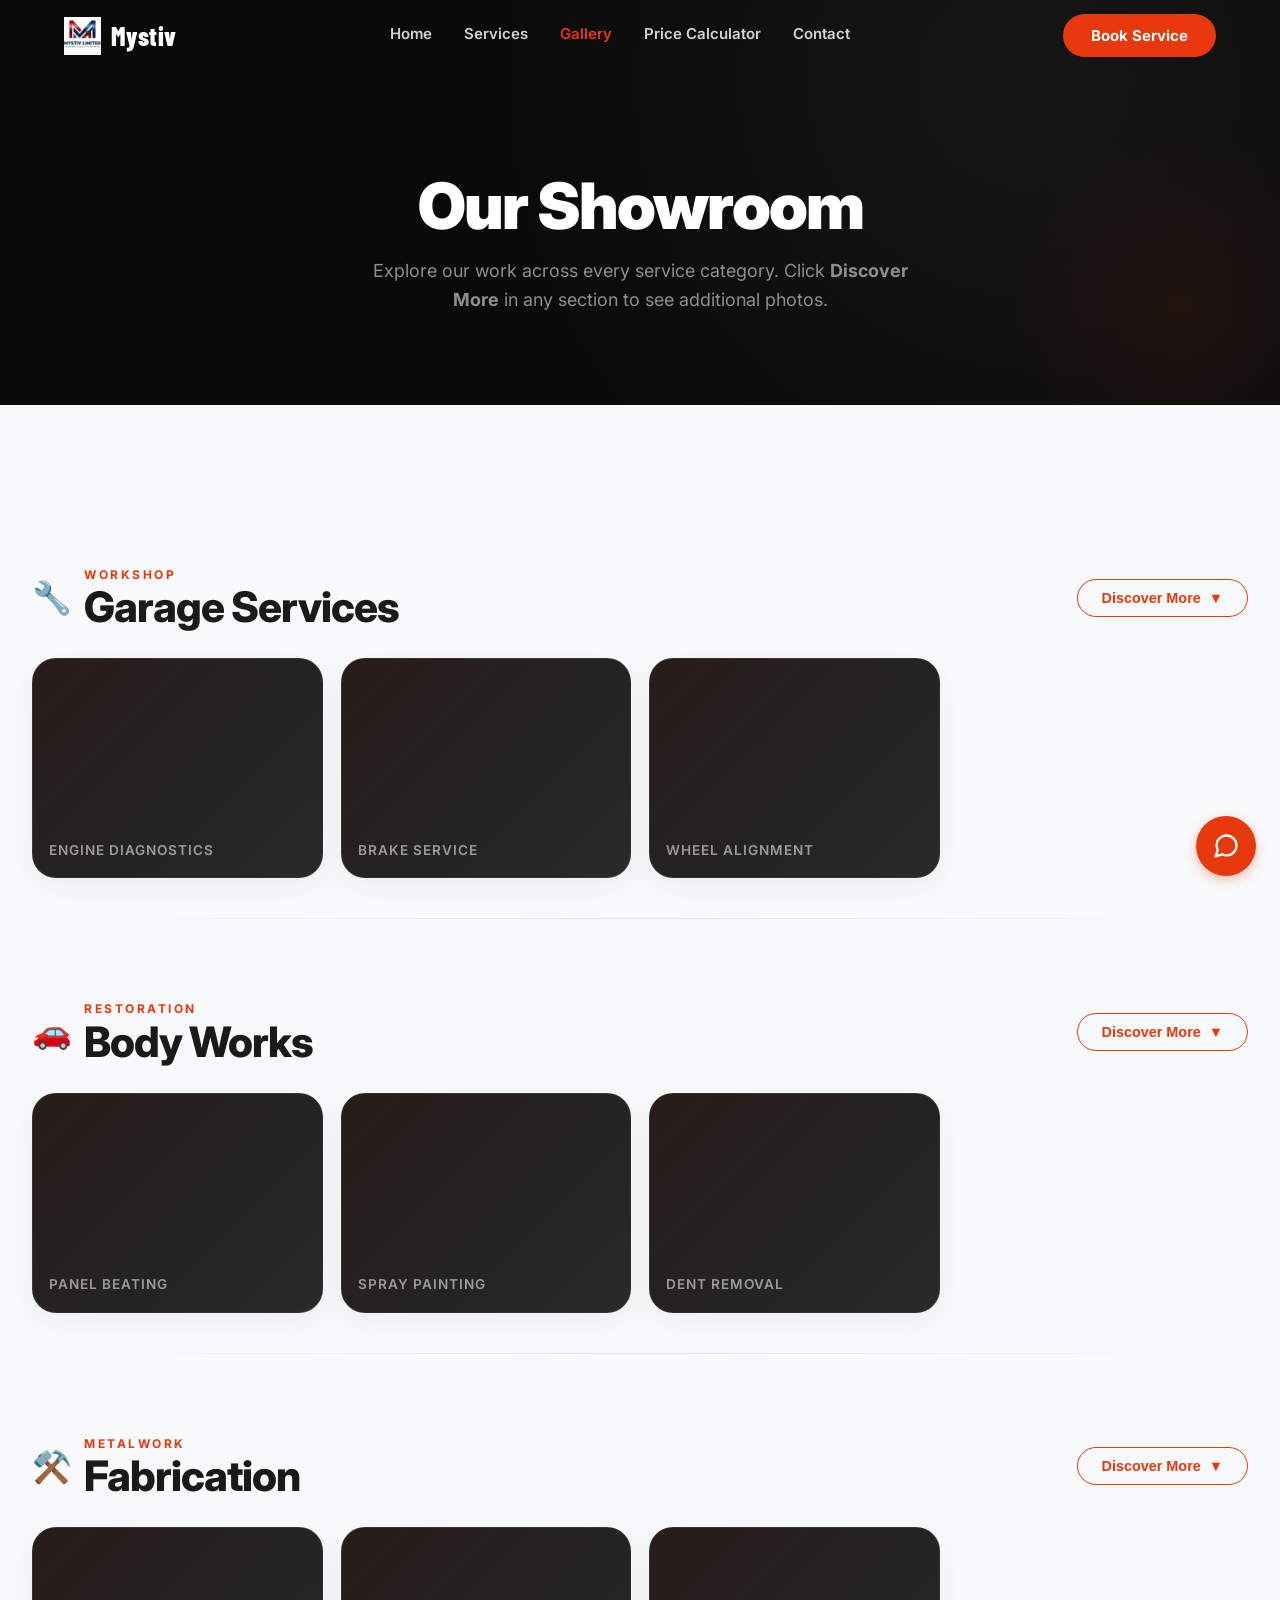
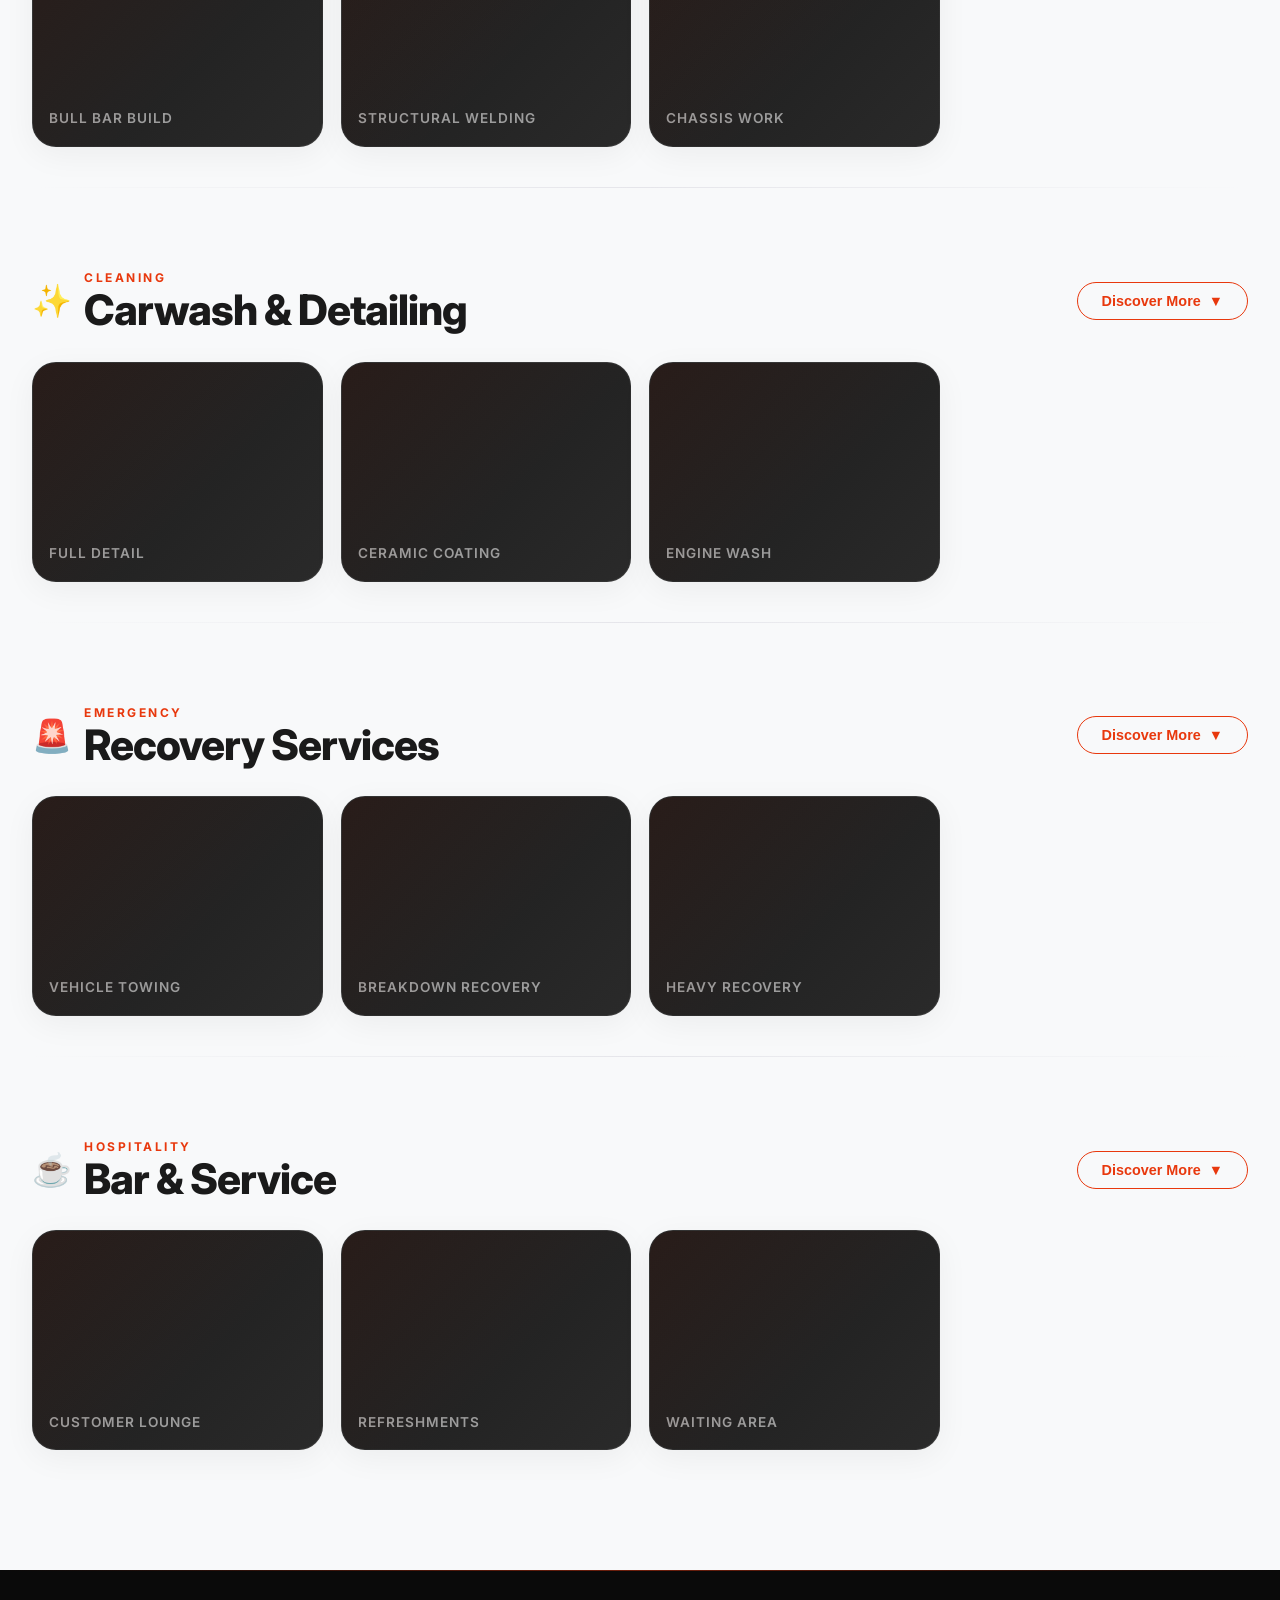
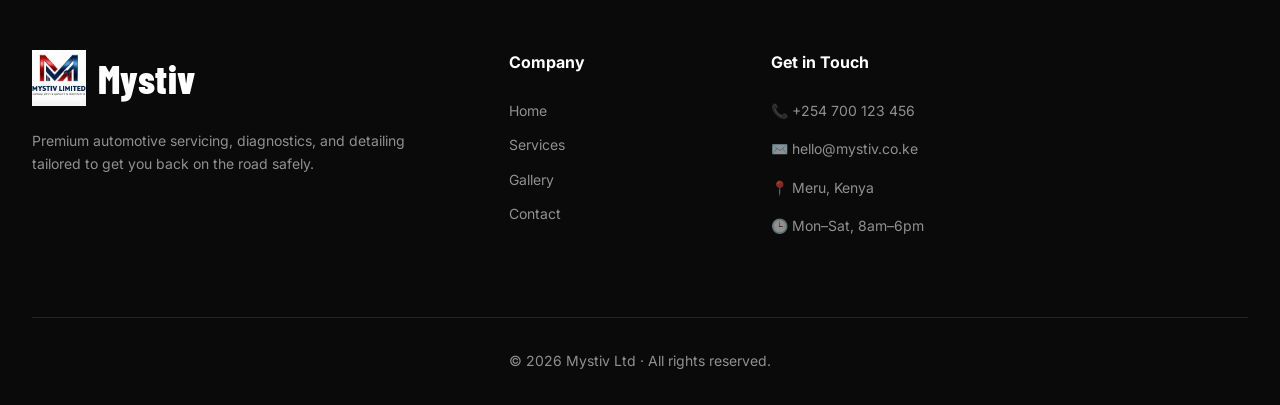
==== gallery.html @ a7633a74 "Initial commit — Mystiv Auto Center static site Full-featured static site: hero carousel, price esti" ====
<!DOCTYPE html>
<html lang="en">
<head>
    <meta charset="UTF-8">
    <meta name="viewport" content="width=device-width, initial-scale=1.0">
    <title>Gallery – Mystiv Auto Center</title>
    <meta name="description" content="View our past work and premium results across all service categories at Mystiv Auto Center.">
    <link rel="preconnect" href="https://fonts.googleapis.com">
    <link rel="preconnect" href="https://fonts.gstatic.com" crossorigin>
    <link href="https://fonts.googleapis.com/css2?family=Barlow+Condensed:wght@800&family=Inter:wght@400;600;700;800&display=swap" rel="stylesheet">
    <link rel="stylesheet" href="style.css">
    <link rel="stylesheet" href="glassmorphism.css">
    <style>
        .gallery-section { padding: 60px 0 20px; }
        .gallery-section-header {
            display: flex; align-items: center; justify-content: space-between;
            gap: 16px; margin-bottom: 28px;
            flex-wrap: wrap;
        }
        .gallery-section-title { display: flex; align-items: center; gap: 12px; }
        .gallery-section-title .g-icon { font-size: 2rem; }
        .gallery-grid {
            display: grid;
            grid-template-columns: repeat(auto-fill, minmax(280px, 1fr));
            gap: 18px;
        }
        .gallery-item {
            width: 100%; height: 220px;
            border-radius: var(--radius-premium);
            display: flex; align-items: flex-end; justify-content: flex-start;
            font-size: 0.85rem;
            font-family: 'Inter', sans-serif;
            font-weight: 600;
            text-transform: uppercase;
            letter-spacing: 1px;
            overflow: hidden; position: relative;
            color: var(--color-text-secondary);
            padding: 16px;
        }
        .gallery-item::before {
            content: '';
            position: absolute; inset: 0;
            background: linear-gradient(135deg, rgba(232,56,13,0.07) 0%, transparent 60%);
            pointer-events: none;
        }
        .gallery-item.hidden-tile { display: none; }
        .gallery-item.hidden-tile.revealed { display: flex; }
        .discover-btn {
            display: inline-flex; align-items: center; gap: 8px;
            padding: 10px 24px;
            border-radius: var(--radius-pill);
            border: 1.5px solid var(--color-brand);
            background: transparent;
            color: var(--color-brand);
            font-weight: 700; font-size: 0.9rem;
            cursor: pointer;
            transition: all 0.3s ease;
            white-space: nowrap;
        }
        .discover-btn:hover {
            background: var(--color-brand);
            color: #fff;
            transform: translateY(-2px);
            box-shadow: 0 6px 20px rgba(232,56,13,0.25);
        }
        .discover-btn .discover-arrow { transition: transform 0.3s ease; }
        .discover-btn.open .discover-arrow { transform: rotate(180deg); }
        .gallery-divider {
            height: 1px;
            background: linear-gradient(90deg, transparent, var(--color-border), transparent);
            margin: 40px 0 0;
        }
    </style>
</head>
<body>

    <!-- Navigation Bar -->
    <nav class="navbar">
        <div class="container nav-container">
            <a href="index.html" class="brand-logo">
                <img src="images/logo.png" alt="Mystiv logo">
                <span>Mystiv</span>
            </a>
            <div class="nav-links">
                <a href="index.html">Home</a>
                <a href="services.html">Services</a>
                <a href="gallery.html" class="active">Gallery</a>
                <a href="index.html#estimator">Price Calculator</a>
                <a href="#contact">Contact</a>
            </div>
            <a href="index.html#booking" class="btn btn-primary" aria-label="Book Service">Book Service</a>
            <button class="mobile-menu-btn" aria-label="Toggle Menu">
                <svg width="24" height="24" viewBox="0 0 24 24" fill="none" stroke="currentColor" stroke-width="2" stroke-linecap="round" stroke-linejoin="round">
                    <line x1="3" y1="12" x2="21" y2="12"></line>
                    <line x1="3" y1="6" x2="21" y2="6"></line>
                    <line x1="3" y1="18" x2="21" y2="18"></line>
                </svg>
            </button>
        </div>
    </nav>

    <!-- Gallery Hero -->
    <section class="hero" style="min-height:45vh;padding:140px 0 60px;">
        <div class="container hero-container" style="text-align:center;">
            <h1 class="hero-headline reveal" style="margin-bottom:16px;">Our Showroom</h1>
            <p class="hero-subtext reveal" style="margin:0 auto;max-width:560px;">
                Explore our work across every service category. Click <strong>Discover More</strong> in any section to see additional photos.
            </p>
        </div>
    </section>

    <!-- Gallery Content -->
    <section class="section-padding bg-light">
        <div class="container">

            <!-- Garage Services -->
            <div class="gallery-section reveal-up">
                <div class="gallery-section-header">
                    <div class="gallery-section-title">
                        <span class="g-icon">🔧</span>
                        <div>
                            <p class="eyebrow" style="margin:0;">Workshop</p>
                            <h2 class="section-title" style="margin:0;">Garage Services</h2>
                        </div>
                    </div>
                    <button class="discover-btn" data-section="garage">
                        Discover More <span class="discover-arrow">▼</span>
                    </button>
                </div>
                <div class="gallery-grid" id="gallery-garage">
                    <div class="gallery-item">Engine Diagnostics</div>
                    <div class="gallery-item">Brake Service</div>
                    <div class="gallery-item">Wheel Alignment</div>
                    <div class="gallery-item hidden-tile">Suspension Repair</div>
                    <div class="gallery-item hidden-tile">Oil Change</div>
                    <div class="gallery-item hidden-tile">Transmission Work</div>
                </div>
                <div class="gallery-divider"></div>
            </div>

            <!-- Body Works -->
            <div class="gallery-section reveal-up">
                <div class="gallery-section-header">
                    <div class="gallery-section-title">
                        <span class="g-icon">🚗</span>
                        <div>
                            <p class="eyebrow" style="margin:0;">Restoration</p>
                            <h2 class="section-title" style="margin:0;">Body Works</h2>
                        </div>
                    </div>
                    <button class="discover-btn" data-section="bodyworks">
                        Discover More <span class="discover-arrow">▼</span>
                    </button>
                </div>
                <div class="gallery-grid" id="gallery-bodyworks">
                    <div class="gallery-item">Panel Beating</div>
                    <div class="gallery-item">Spray Painting</div>
                    <div class="gallery-item">Dent Removal</div>
                    <div class="gallery-item hidden-tile">Accident Repair</div>
                    <div class="gallery-item hidden-tile">Full Body Repaint</div>
                    <div class="gallery-item hidden-tile">Rust Treatment</div>
                </div>
                <div class="gallery-divider"></div>
            </div>

            <!-- Fabrication -->
            <div class="gallery-section reveal-up">
                <div class="gallery-section-header">
                    <div class="gallery-section-title">
                        <span class="g-icon">⚒️</span>
                        <div>
                            <p class="eyebrow" style="margin:0;">Metalwork</p>
                            <h2 class="section-title" style="margin:0;">Fabrication</h2>
                        </div>
                    </div>
                    <button class="discover-btn" data-section="fabrication">
                        Discover More <span class="discover-arrow">▼</span>
                    </button>
                </div>
                <div class="gallery-grid" id="gallery-fabrication">
                    <div class="gallery-item">Bull Bar Build</div>
                    <div class="gallery-item">Structural Welding</div>
                    <div class="gallery-item">Chassis Work</div>
                    <div class="gallery-item hidden-tile">Metal Fabrication</div>
                    <div class="gallery-item hidden-tile">Trailer Repair</div>
                    <div class="gallery-item hidden-tile">Custom Heavy Works</div>
                </div>
                <div class="gallery-divider"></div>
            </div>

            <!-- Carwash & Detailing -->
            <div class="gallery-section reveal-up">
                <div class="gallery-section-header">
                    <div class="gallery-section-title">
                        <span class="g-icon">✨</span>
                        <div>
                            <p class="eyebrow" style="margin:0;">Cleaning</p>
                            <h2 class="section-title" style="margin:0;">Carwash &amp; Detailing</h2>
                        </div>
                    </div>
                    <button class="discover-btn" data-section="carwash">
                        Discover More <span class="discover-arrow">▼</span>
                    </button>
                </div>
                <div class="gallery-grid" id="gallery-carwash">
                    <div class="gallery-item">Full Detail</div>
                    <div class="gallery-item">Ceramic Coating</div>
                    <div class="gallery-item">Engine Wash</div>
                    <div class="gallery-item hidden-tile">Paint Correction</div>
                    <div class="gallery-item hidden-tile">Interior Deep Clean</div>
                    <div class="gallery-item hidden-tile">Headlight Restoration</div>
                </div>
                <div class="gallery-divider"></div>
            </div>

            <!-- Recovery Services -->
            <div class="gallery-section reveal-up">
                <div class="gallery-section-header">
                    <div class="gallery-section-title">
                        <span class="g-icon">🚨</span>
                        <div>
                            <p class="eyebrow" style="margin:0;">Emergency</p>
                            <h2 class="section-title" style="margin:0;">Recovery Services</h2>
                        </div>
                    </div>
                    <button class="discover-btn" data-section="recovery">
                        Discover More <span class="discover-arrow">▼</span>
                    </button>
                </div>
                <div class="gallery-grid" id="gallery-recovery">
                    <div class="gallery-item">Vehicle Towing</div>
                    <div class="gallery-item">Breakdown Recovery</div>
                    <div class="gallery-item">Heavy Recovery</div>
                    <div class="gallery-item hidden-tile">Accident Recovery</div>
                    <div class="gallery-item hidden-tile">Workshop Transport</div>
                    <div class="gallery-item hidden-tile">Emergency Response</div>
                </div>
                <div class="gallery-divider"></div>
            </div>

            <!-- Bar & Service -->
            <div class="gallery-section reveal-up">
                <div class="gallery-section-header">
                    <div class="gallery-section-title">
                        <span class="g-icon">☕</span>
                        <div>
                            <p class="eyebrow" style="margin:0;">Hospitality</p>
                            <h2 class="section-title" style="margin:0;">Bar &amp; Service</h2>
                        </div>
                    </div>
                    <button class="discover-btn" data-section="bar">
                        Discover More <span class="discover-arrow">▼</span>
                    </button>
                </div>
                <div class="gallery-grid" id="gallery-bar">
                    <div class="gallery-item">Customer Lounge</div>
                    <div class="gallery-item">Refreshments</div>
                    <div class="gallery-item">Waiting Area</div>
                    <div class="gallery-item hidden-tile">Group Hosting</div>
                    <div class="gallery-item hidden-tile">Meals & Snacks</div>
                    <div class="gallery-item hidden-tile">Event Setup</div>
                </div>
            </div>

        </div>
    </section>

    <!-- Footer -->
    <footer class="footer" id="contact">
        <div class="container">
            <div class="footer-grid">
                <div class="footer-col">
                    <div class="footer-logo">
                        <img src="images/logo.png" alt="Mystiv logo">
                        <span>Mystiv</span>
                    </div>
                    <p class="footer-desc">Premium automotive servicing, diagnostics, and detailing tailored to get you back on the road safely.</p>
                </div>
                <div class="footer-col">
                    <h4>Company</h4>
                    <a href="index.html">Home</a>
                    <a href="services.html">Services</a>
                    <a href="gallery.html">Gallery</a>
                    <a href="#contact">Contact</a>
                </div>
                <div class="footer-col">
                    <h4>Get in Touch</h4>
                    <p>📞 +254 700 123 456</p>
                    <p>✉️ hello@mystiv.co.ke</p>
                    <p>📍 Meru, Kenya</p>
                    <p>🕒 Mon–Sat, 8am–6pm</p>
                </div>
            </div>
            <div class="footer-bottom">
                <div class="footer-copy">© 2026 Mystiv Ltd · All rights reserved.</div>
            </div>
        </div>
    </footer>

    <!-- Floating Chat -->
    <button class="floating-chat-btn" id="chatToggle" aria-label="Open Chat">
        <svg xmlns="http://www.w3.org/2000/svg" viewBox="0 0 24 24" fill="none" stroke="currentColor" stroke-width="2" stroke-linecap="round" stroke-linejoin="round"><path d="M21 11.5a8.38 8.38 0 0 1-.9 3.8 8.5 8.5 0 0 1-7.6 4.7 8.38 8.38 0 0 1-3.8-.9L3 21l1.9-5.7a8.38 8.38 0 0 1-.9-3.8 8.5 8.5 0 0 1 4.7-7.6 8.38 8.38 0 0 1 3.8-.9h.5a8.48 8.48 0 0 1 8 8v.5z"></path></svg>
    </button>
    <div class="chat-interface" id="chatInterface">
        <div class="chat-header">
            <div><h4 style="margin:0;color:white;font-size:16px;">Mystiv Support</h4><p style="margin:0;font-size:12px;opacity:0.8;">We typically reply in a few minutes</p></div>
            <button class="close-chat" id="closeChat">&times;</button>
        </div>
        <div class="chat-body" id="chatBody">
            <div class="chat-message bot-message"><p style="margin:0;">Hi there! 👋 How can we help you today?</p></div>
        </div>
        <div class="chat-input-area">
            <input type="text" placeholder="Type a message..." id="chatInput">
            <button class="send-message" id="sendMessage" aria-label="Send"><svg xmlns="http://www.w3.org/2000/svg" width="20" height="20" viewBox="0 0 24 24" fill="none" stroke="currentColor" stroke-width="2" stroke-linecap="round" stroke-linejoin="round"><line x1="22" y1="2" x2="11" y2="13"></line><polygon points="22 2 15 22 11 13 2 9 22 2"></polygon></svg></button>
        </div>
    </div>

    <script src="script.js"></script>
    <script src="glassmorphism.js"></script>
    <script>
        // Discover More toggle
        document.querySelectorAll('.discover-btn').forEach(btn => {
            btn.addEventListener('click', () => {
                const grid = document.getElementById('gallery-' + btn.dataset.section);
                const hidden = grid.querySelectorAll('.hidden-tile');
                const open = btn.classList.contains('open');
                btn.classList.toggle('open', !open);
                btn.querySelector('.discover-arrow').textContent = open ? '▼' : '▲';
                btn.childNodes[0].textContent = open ? 'Discover More ' : 'Show Less ';
                hidden.forEach((tile, i) => {
                    if (!open) {
                        setTimeout(() => {
                            tile.classList.add('revealed');
                            tile.classList.add('reveal-up');
                            setTimeout(() => tile.classList.add('active'), 20);
                        }, i * 80);
                    } else {
                        tile.classList.remove('revealed', 'reveal-up', 'active');
                    }
                });
            });
        });
    </script>
</body>
</html>
---- style.css ----
:root {
    /* Core Brand Colors */
    --color-brand: #E8380D;
    --color-brand-alt: #FF5722;
    --color-brand-glow: rgba(232, 56, 13, 0.4);

    /* Backgrounds */
    --color-bg-dark: #0A0A0A;
    --color-bg-darker: #050505;
    --color-bg-light: #F8F9FA;
    --color-bg-card: #FFFFFF;

    /* Glassmorphism Tokens */
    --glass-bg: rgba(255, 255, 255, 0.05);
    --glass-border: rgba(255, 255, 255, 0.1);
    --glass-blur: blur(12px);

    /* Modern Gradients */
    --grad-premium: linear-gradient(135deg, #E8380D 0%, #FF5722 100%);
    --grad-dark: linear-gradient(180deg, rgba(10, 10, 10, 0) 0%, #0A0A0A 100%);
    --grad-glass: linear-gradient(135deg, rgba(255, 255, 255, 0.1), rgba(255, 255, 255, 0.05));

    /* Text */
    --color-text-primary: #1A1A1A;
    --color-text-secondary: #4A4A4A;
    --color-text-on-dark: #FFFFFF;
    --color-text-muted: #8E8E93;
    --color-text-muted-dark: rgba(255, 255, 255, 0.55);

    /* Borders & Interaction */
    --color-border: #E5E5EA;
    --transition-smooth: all 0.4s cubic-bezier(0.16, 1, 0.3, 1);
    --transition: all 0.4s cubic-bezier(0.16, 1, 0.3, 1);

    /* Radii & Spacing */
    --radius-standard: 12px;
    --radius-premium: 24px;
    --radius-pill: 9999px;
    --max-width: 1300px;

    /* Fonts */
    --font-logo: 'Barlow Condensed', sans-serif;
}

/* Base Styles & Resets */
* {
    margin: 0;
    padding: 0;
    box-sizing: border-box;
}

html {
    scroll-behavior: smooth;
}

body {
    font-family: 'Inter', sans-serif;
    background-color: var(--color-bg-card);
    color: var(--color-text-secondary);
    line-height: 1.6;
    overflow-x: hidden;
}

/* ================================================================
   BASE LAYOUT UTILITIES
   ================================================================ */

.container {
    max-width: var(--max-width);
    margin: 0 auto;
    padding: 0 32px;
}

/* ── Navbar ── */
.navbar {
    position: fixed;
    top: 0; left: 0; right: 0;
    z-index: 500;
    padding: 0 32px;
    height: 72px;
    display: flex;
    align-items: center;
    transition: var(--transition-smooth);
}

.nav-container {
    display: flex;
    align-items: center;
    justify-content: space-between;
    width: 100%;
    gap: 24px;
}

.brand-logo {
    display: flex;
    align-items: center;
    gap: 10px;
    text-decoration: none;
    flex-shrink: 0;
}

.brand-logo img {
    height: 38px;
    width: auto;
}

.brand-logo span {
    font-family: var(--font-logo);
    font-size: 26px;
    font-weight: 800;
    color: var(--color-text-on-dark);
    letter-spacing: 0.5px;
    line-height: 1;
}

.nav-links {
    display: flex;
    align-items: center;
    gap: 32px;
}

.nav-links a {
    font-size: 15px;
    font-weight: 600;
    color: rgba(255, 255, 255, 0.82);
    text-decoration: none;
    transition: color 0.25s ease;
}

.nav-links a:hover,
.nav-links a.active {
    color: var(--color-brand);
}

.mobile-menu-btn {
    display: none;
    background: none;
    border: none;
    cursor: pointer;
    color: white;
    padding: 4px;
    line-height: 0;
}

/* ── Buttons ── */
.btn {
    display: inline-flex;
    align-items: center;
    justify-content: center;
    padding: 14px 28px;
    border-radius: var(--radius-pill);
    font-family: 'Inter', sans-serif;
    font-weight: 700;
    font-size: 15px;
    cursor: pointer;
    border: none;
    text-decoration: none;
    transition: var(--transition-smooth);
    white-space: nowrap;
    line-height: 1;
}

.btn-primary {
    background: var(--color-brand);
    color: #fff;
}

.btn-primary:hover {
    background: #c8300a;
    color: #fff;
}

.btn-outline {
    background: transparent;
    border: 2px solid var(--color-border);
    color: var(--color-text-secondary);
}

.btn-outline:hover {
    border-color: var(--color-brand);
    color: var(--color-brand);
}

.btn-large {
    padding: 18px 36px;
    font-size: 16px;
}

.btn-small {
    padding: 10px 18px;
    font-size: 13px;
}

/* ── Section Utilities ── */
.section-padding {
    padding: 100px 0;
}

.bg-light {
    background: var(--color-bg-light);
}

.bg-dark {
    background: var(--color-bg-dark);
    color: var(--color-text-on-dark);
}

/* ── Typography: Section Headers ── */
.eyebrow {
    display: block;
    font-size: 12px;
    font-weight: 700;
    text-transform: uppercase;
    letter-spacing: 2.5px;
    color: var(--color-brand);
    margin-bottom: 12px;
}

.section-title {
    font-size: 42px;
    font-weight: 800;
    color: var(--color-text-primary);
    line-height: 1.1;
    letter-spacing: -1px;
    margin-bottom: 16px;
}

.section-header {
    display: flex;
    flex-direction: column;
    margin-bottom: 64px;
}

.section-desc,
.section-subtitle {
    font-size: 17px;
    color: var(--color-text-secondary);
    max-width: 580px;
    line-height: 1.7;
}

/* ── Hero Badge ── */
.hero-badge {
    display: inline-flex;
    align-items: center;
    gap: 8px;
    background: rgba(232, 56, 13, 0.12);
    border: 1px solid rgba(232, 56, 13, 0.25);
    border-radius: var(--radius-pill);
    padding: 8px 16px;
    margin-bottom: 24px;
    font-size: 13px;
    font-weight: 700;
    color: var(--color-brand);
}

.badge-icon {
    font-size: 14px;
}

/* ── Scrolled Navbar (non-hero pages & after scroll) ── */
.navbar.scrolled .brand-logo span,
.navbar.scrolled .nav-links a {
    color: var(--color-text-primary);
}

.navbar.scrolled .mobile-menu-btn {
    color: var(--color-text-primary);
}

/* ================================================================
   TEXT UTILITIES
   ================================================================ */

.text-gradient {
    background: var(--grad-premium);
    -webkit-background-clip: text;
    background-clip: text;
    -webkit-text-fill-color: transparent;
}

.glass {
    background: var(--glass-bg);
    backdrop-filter: var(--glass-blur);
    border: 1px solid var(--glass-border);
}

/* Hero Section Refined */
.hero {
    position: relative;
    background: var(--color-bg-dark);
    padding: 160px 0 100px;
    min-height: 90vh;
    display: flex;
    align-items: center;
    overflow: hidden;
}

.hero-decorative-orb {
    position: absolute;
    top: -10%;
    right: -10%;
    width: 600px;
    height: 600px;
    background: radial-gradient(circle, var(--color-brand-glow) 0%, transparent 70%);
    z-index: 1;
    pointer-events: none;
}

.hero-layout {
    display: grid;
    grid-template-columns: 1.2fr 1fr;
    gap: 60px;
    align-items: center;
    position: relative;
    z-index: 2;
}

.hero-headline {
    color: var(--color-text-on-dark);
    font-size: 64px;
    font-weight: 900;
    line-height: 1.1;
    margin-bottom: 24px;
    letter-spacing: -2px;
}

.hero-subtext {
    color: var(--color-text-muted);
    font-size: 18px;
    max-width: 550px;
    margin-bottom: 40px;
}

.hero-ctas {
    display: flex;
    gap: 16px;
    margin-bottom: 60px;
}

.btn-glass {
    background: var(--glass-bg);
    backdrop-filter: var(--glass-blur);
    border: 1px solid var(--glass-border);
    color: white;
}

.btn-glass:hover {
    background: rgba(255, 255, 255, 0.1);
    transform: translateY(-2px);
}

.hero-highlights {
    display: flex;
    gap: 40px;
}

.highlight-item {
    display: flex;
    flex-direction: column;
}

.hl-count {
    color: white;
    font-size: 28px;
    font-weight: 800;
}

.hl-text {
    color: var(--color-text-muted);
    font-size: 13px;
    text-transform: uppercase;
    letter-spacing: 1px;
}

/* Hero Visual */
.hero-visual {
    position: relative;
}

.visual-container {
    position: relative;
    padding: 20px;
}

.hero-img-main {
    width: 100%;
    border-radius: var(--radius-premium);
    box-shadow: 0 40px 80px rgba(0, 0, 0, 0.5);
}

.floating-card {
    position: absolute;
    bottom: 40px;
    left: -20px;
    display: flex;
    align-items: center;
    gap: 16px;
    padding: 20px;
    border-radius: 16px;
    box-shadow: 0 20px 40px rgba(0,0,0,0.3);
}

.card-icon {
    font-size: 24px;
    width: 48px;
    height: 48px;
    background: var(--color-brand);
    border-radius: 12px;
    display: flex;
    align-items: center;
    justify-content: center;
}

.card-info strong {
    display: block;
    color: white;
    font-size: 16px;
}

.card-info span {
    color: var(--color-text-muted);
    font-size: 13px;
}

/* Animations */
.reveal {
    opacity: 0;
    transform: translateY(30px);
    transition: all 0.8s cubic-bezier(0.16, 1, 0.3, 1);
}

.reveal.active {
    opacity: 1;
    transform: translateY(0);
}

/* Stats Bar */
.stats-bar {
    background-color: var(--color-brand);
    padding: 48px 0;
    color: white;
}

.stats-container {
    display: flex;
    justify-content: space-around;
    align-items: center;
    flex-wrap: wrap;
    gap: 32px;
}

.stat-item {
    text-align: center;
}

.stat-value {
    font-size: 40px;
    font-weight: 800;
    line-height: 1;
    margin-bottom: 8px;
}

.stat-label {
    font-size: 14px;
    font-weight: 600;
    opacity: 0.9;
    text-transform: uppercase;
    letter-spacing: 0.5px;
}

/* Trust Section (Why Choose Mystiv?) */
.trust-grid {
    display: grid;
    grid-template-columns: repeat(4, 1fr);
    gap: 24px;
}

.trust-card {
    background-color: var(--color-bg-card);
    border: 1px solid var(--color-border);
    border-radius: var(--radius-standard);
    padding: 32px;
    transition: var(--transition);
}

.trust-card:hover {
    transform: translateY(-5px);
    box-shadow: 0 12px 24px rgba(0, 0, 0, 0.05);
    border-color: #ccc;
}

.trust-icon {
    width: 48px;
    height: 48px;
    background-color: rgba(232, 56, 13, 0.1);
    color: var(--color-brand);
    border-radius: var(--radius-pill);
    display: flex;
    align-items: center;
    justify-content: center;
    font-size: 20px;
    font-weight: bold;
    margin-bottom: 24px;
}

.trust-title {
    font-size: 20px;
    margin-bottom: 12px;
}

/* Services Section */
.services-grid {
    display: grid;
    grid-template-columns: repeat(3, 1fr);
    gap: 24px;
}

.service-card {
    position: relative;
    background-color: var(--color-bg-card);
    border: 1px solid var(--color-border);
    border-radius: var(--radius-premium);
    padding: 32px;
    transition: var(--transition);
    display: flex;
    flex-direction: column;
}

.service-card:hover {
    transform: translateY(-5px);
    box-shadow: 0 16px 32px rgba(0, 0, 0, 0.06);
}

.service-badge {
    position: absolute;
    top: 24px;
    right: 24px;
    background: var(--color-brand);
    color: white;
    font-size: 12px;
    font-weight: 700;
    padding: 4px 12px;
    border-radius: var(--radius-pill);
}

.service-icon {
    font-size: 32px;
    margin-bottom: 24px;
}

.service-title {
    font-size: 22px;
    margin-bottom: 12px;
}

.service-desc {
    margin-bottom: 32px;
    flex-grow: 1;
}

.service-ctas {
    display: flex;
    gap: 12px;
}

/* 5-Step Process */
.process-steps {
    display: flex;
    justify-content: space-between;
    align-items: flex-start;
    margin-bottom: 64px;
    position: relative;
}

.step-card {
    flex: 1;
    text-align: center;
    position: relative;
    z-index: 2;
    padding: 0 16px;
}

.step-circle {
    width: 56px;
    height: 56px;
    background: var(--color-bg-card);
    border: 2px solid var(--color-border);
    color: var(--color-brand);
    font-weight: 800;
    font-size: 18px;
    border-radius: 50%;
    display: flex;
    align-items: center;
    justify-content: center;
    margin: 0 auto 24px;
    transition: var(--transition);
}

.step-card:hover .step-circle {
    border-color: var(--color-brand);
    background: var(--color-brand);
    color: white;
}

.step-title {
    font-size: 18px;
    margin-bottom: 12px;
}

.step-desc {
    font-size: 14px;
}

.step-connector {
    flex: 0.5;
    height: 2px;
    background: var(--color-border);
    margin-top: 28px;
    position: relative;
    z-index: 1;
}

.process-cta {
    text-align: center;
}

/* Pricing Estimator */
.estimator-panel {
    background: var(--color-bg-card);
    border-radius: var(--radius-premium);
    padding: 48px;
    max-width: 800px;
    margin: 0 auto;
    box-shadow: 0 12px 48px rgba(0, 0, 0, 0.05);
}

.est-group {
    margin-bottom: 40px;
}

.est-group-title {
    font-size: 18px;
    margin-bottom: 20px;
}

.est-options {
    display: flex;
    gap: 16px;
    flex-wrap: wrap;
}

.est-option {
    cursor: pointer;
}

.est-option input {
    display: none;
}

.est-btn {
    display: inline-block;
    padding: 12px 24px;
    border: 2px solid var(--color-border);
    border-radius: var(--radius-pill);
    font-weight: 600;
    color: var(--color-text-secondary);
    transition: var(--transition);
}

.est-option input:checked + .est-btn {
    border-color: var(--color-brand);
    background-color: rgba(232, 56, 13, 0.05);
    color: var(--color-brand);
}

.est-checkboxes {
    display: grid;
    grid-template-columns: repeat(2, 1fr);
    gap: 16px;
}

.est-check {
    display: flex;
    align-items: center;
    gap: 12px;
    cursor: pointer;
    font-weight: 600;
}

.est-check input {
    display: none;
}

.check-box {
    width: 24px;
    height: 24px;
    border: 2px solid var(--color-border);
    border-radius: 6px;
    display: flex;
    align-items: center;
    justify-content: center;
    transition: var(--transition);
}

.est-check input:checked + .check-box {
    background-color: var(--color-brand);
    border-color: var(--color-brand);
}

.est-check input:checked + .check-box::after {
    content: "✓";
    color: white;
    font-size: 14px;
}

.est-action {
    text-align: center;
    margin-top: 32px;
    padding-top: 32px;
    border-top: 1px solid var(--color-border);
}

.est-result {
    text-align: center;
    margin-top: 24px;
    padding: 24px;
    background: var(--color-bg-light);
    border-radius: var(--radius-standard);
}

.result-label {
    font-weight: 700;
    color: var(--color-text-secondary);
}

.result-value {
    font-size: 36px;
    font-weight: 800;
    color: var(--color-brand);
    margin: 8px 0;
}

.result-note {
    font-size: 13px;
}

/* Booking & Contact Section */
.booking-grid {
    display: grid;
    grid-template-columns: 1.1fr 0.9fr;
    gap: 48px;
    align-items: flex-start;
}

.booking-form-wrapper {
    background: rgba(255, 255, 255, 0.9);
    backdrop-filter: blur(16px);
    -webkit-backdrop-filter: blur(16px);
    padding: 40px;
    border-radius: var(--radius-premium);
    border: 1px solid rgba(255, 255, 255, 0.5);
    box-shadow: var(--shadow-l2);
}

.booking-form {
    display: flex;
    flex-direction: column;
    gap: 20px;
}

.form-group {
    width: 100%;
    display: flex;
    flex-direction: column;
}

.form-group.full-width {
    width: 100%;
}

.form-group label {
    font-size: 14px;
    font-weight: 700;
    margin-bottom: 8px;
    color: var(--color-text-primary);
}

.form-group input, 
.form-group select, 
.form-group textarea {
    padding: 14px 16px;
    border: 1px solid var(--color-border);
    border-radius: 8px;
    font-family: inherit;
    font-size: 15px;
    color: var(--color-text-primary);
    background: var(--color-bg-light);
    transition: var(--transition);
}

.form-group input:focus, 
.form-group select:focus, 
.form-group textarea:focus {
    outline: none;
    border-color: var(--color-brand);
    background: var(--color-bg-card);
}

.form-success {
    padding: 16px;
    background: #e8f5e9;
    color: #2e7d32;
    border-radius: 8px;
    font-weight: 600;
    text-align: center;
    margin-top: 16px;
}

.contact-cards {
    display: flex;
    flex-direction: column;
    gap: 16px;
}

.contact-card {
    background: var(--color-bg-card);
    border: 1px solid var(--color-border);
    padding: 24px;
    border-radius: var(--radius-standard);
    display: flex;
    align-items: center;
    gap: 20px;
}

.contact-icon {
    font-size: 24px;
    width: 48px;
    height: 48px;
    background: var(--color-bg-light);
    display: flex;
    align-items: center;
    justify-content: center;
    border-radius: var(--radius-pill);
}

.contact-info h4 {
    font-size: 16px;
    margin-bottom: 4px;
}

.contact-info p {
    font-weight: 600;
    color: var(--color-text-primary);
}

/* Testimonials */
.testimonials-grid {
    display: grid;
    grid-template-columns: repeat(3, 1fr);
    gap: 24px;
    margin-top: 48px;
}

.testimonial-card {
    background: var(--color-bg-card);
    padding: 32px;
    border-radius: var(--radius-standard);
    border: 1px solid var(--color-border);
}

.testimonial-stars {
    color: #F8B500;
    font-size: 18px;
    margin-bottom: 16px;
}

.testimonial-quote {
    font-size: 16px;
    font-style: italic;
    color: var(--color-text-primary);
    margin-bottom: 24px;
    line-height: 1.6;
}

.testimonial-author {
    font-size: 14px;
    font-weight: 700;
}

/* Footer */
.footer {
    background: var(--color-bg-dark);
    color: var(--color-text-on-dark);
    padding: 80px 0 32px;
}

.footer-grid {
    display: grid;
    grid-template-columns: 2fr 1fr 1fr 1fr;
    gap: 48px;
    margin-bottom: 64px;
}

.footer-logo {
    display: flex;
    align-items: center;
    gap: 12px;
    margin-bottom: 24px;
}

.footer-logo span {
    font-family: var(--font-logo);
    font-size: 40px;
    font-weight: 800;
    letter-spacing: 0.5px;
    line-height: 1;
}

.footer-logo img {
    height: 56px;
    width: auto;
    display: block;
}

.footer-desc {
    color: var(--color-text-muted-dark);
    padding-right: 48px;
}

/* Contact Info Utilities */
.contact-info-pills {
    display: flex;
    flex-wrap: wrap;
    gap: 16px;
    margin-top: 32px;
}

.info-pill {
    background: rgba(232, 56, 13, 0.05);
    border: 1px solid rgba(232, 56, 13, 0.1);
    padding: 12px 24px;
    border-radius: 100px;
    display: flex;
    align-items: center;
    gap: 12px;
    font-size: 14px;
    font-weight: 700;
    color: var(--color-brand);
}

/* Contact cards as links */
a.contact-card,
a.info-card {
    text-decoration: none;
    display: flex;
}

a.contact-card:hover,
a.info-card:hover {
    text-decoration: none;
}

@media (max-width: 992px) {
    .booking-grid, .estimator-container {
        grid-template-columns: 1fr;
        gap: 48px;
    }
    
    .booking-form {
        grid-template-columns: 1fr;
    }
    
    .booking-form .form-group {
        grid-column: span 1;
    }
    
    .booking-form .btn {
        grid-column: span 1;
    }
}
.footer-col h4 {
    font-size: 16px;
    margin-bottom: 24px;
    color: white;
}

.footer-col a, .footer-col p {
    display: block;
    color: var(--color-text-muted-dark);
    margin-bottom: 12px;
    font-size: 14px;
    text-decoration: none;
}

.footer-col a:hover {
    color: var(--color-brand);
}

.footer-col p {
    margin-bottom: 16px;
}

.footer-bottom {
    border-top: 1px solid rgba(255, 255, 255, 0.1);
    padding-top: 32px;
    text-align: center;
    color: var(--color-text-muted-dark);
    font-size: 14px;
}

/* Floating Chat Button */
.floating-chat-btn {
    position: fixed;
    bottom: 24px;
    right: 24px;
    width: 60px;
    height: 60px;
    background-color: var(--color-brand);
    color: var(--color-bg-card);
    border-radius: 50%;
    display: flex;
    align-items: center;
    justify-content: center;
    box-shadow: 0 4px 12px rgba(232, 56, 13, 0.3);
    z-index: 1000;
    transition: var(--transition);
    animation: pulse 2s infinite;
}

.floating-chat-btn svg {
    width: 28px;
    height: 28px;
}

.floating-chat-btn:hover {
    transform: translateY(-4px);
    box-shadow: 0 6px 16px rgba(232, 56, 13, 0.4);
    animation: none;
    color: var(--color-bg-card);
}

@keyframes pulse {
    0% {
        box-shadow: 0 0 0 0 rgba(232, 56, 13, 0.4);
    }
    70% {
        box-shadow: 0 0 0 15px rgba(232, 56, 13, 0);
    }
    100% {
        box-shadow: 0 0 0 0 rgba(232, 56, 13, 0);
    }
}

.floating-chat-btn {
    border: none;
    cursor: pointer;
}

/* Chat Interface Styles */
.chat-interface {
    position: fixed;
    bottom: 90px;
    right: 24px;
    width: 320px;
    height: 420px;
    background-color: var(--color-bg-card);
    border-radius: 16px;
    box-shadow: 0 10px 30px rgba(0, 0, 0, 0.15);
    display: flex;
    flex-direction: column;
    overflow: hidden;
    z-index: 1000;
    opacity: 0;
    visibility: hidden;
    transform: translateY(20px);
    transition: var(--transition);
}

.chat-interface.active {
    opacity: 1;
    visibility: visible;
    transform: translateY(0);
}

.chat-header {
    background-color: var(--color-brand);
    color: var(--color-bg-card);
    padding: 16px 20px;
    display: flex;
    justify-content: space-between;
    align-items: center;
}

.close-chat {
    background: none;
    border: none;
    color: white;
    font-size: 24px;
    cursor: pointer;
    line-height: 1;
}

.chat-body {
    flex: 1;
    padding: 20px;
    overflow-y: auto;
    display: flex;
    flex-direction: column;
    gap: 12px;
    background-color: var(--color-bg-light);
}

.chat-message {
    max-width: 85%;
    padding: 12px 16px;
    border-radius: 12px;
    font-size: 14px;
    line-height: 1.4;
    word-break: break-word;
}

.bot-message {
    background-color: #fff;
    align-self: flex-start;
    border-bottom-left-radius: 4px;
    box-shadow: 0 1px 2px rgba(0,0,0,0.05);
    color: var(--color-text-dark);
}

.user-message {
    background-color: var(--color-brand);
    color: white;
    align-self: flex-end;
    border-bottom-right-radius: 4px;
}

.chat-input-area {
    padding: 16px;
    background-color: #fff;
    border-top: 1px solid var(--color-border);
    display: flex;
    gap: 12px;
    align-items: center;
}

.chat-input-area input {
    flex: 1;
    padding: 10px 16px;
    border: 1px solid var(--color-border);
    border-radius: 20px;
    font-size: 14px;
    outline: none;
    color: var(--color-text-dark);
}

.chat-input-area input:focus {
    border-color: var(--color-brand);
}

.send-message {
    background-color: var(--color-brand);
    color: white;
    border: none;
    width: 36px;
    height: 36px;
    border-radius: 50%;
    display: flex;
    align-items: center;
    justify-content: center;
    cursor: pointer;
    transition: var(--transition);
}

.send-message:hover {
    background-color: #CC2F0A;
}

/* Footer Socials */
.footer-socials a {
    color: var(--color-text-muted-dark);
    transition: var(--transition);
}

.footer-socials a:hover {
    color: var(--color-brand);
    transform: translateY(-2px);
}

/* Responsive Styles */
@media (max-width: 1024px) {
    .trust-grid {
        grid-template-columns: repeat(2, 1fr);
    }
    
    .services-grid {
        grid-template-columns: repeat(2, 1fr);
    }
    
    .process-steps {
        flex-wrap: wrap;
        gap: 32px;
    }
    
    .step-card {
        flex: 1 1 30%;
    }
    
    .step-connector {
        display: none;
    }
    
    .footer-grid {
        grid-template-columns: repeat(2, 1fr);
    }
    
    .hero-headline {
        font-size: 42px;
    }
}

@media (max-width: 768px) {
    .nav-links {
        display: none;
    }
    
    .navbar .btn {
        display: none;
    }
    
    .mobile-menu-btn {
        display: block;
    }
    
    .hero {
        padding: 140px 0 80px;
    }
    
    .trust-grid, .services-grid, .testimonials-grid {
        grid-template-columns: 1fr;
    }
    
    .step-card {
        flex: 1 1 100%;
        margin-bottom: 24px;
    }
    
    .booking-grid {
        grid-template-columns: 1fr;
    }
    
    .form-group {
        width: 100%;
    }
    
    .est-checkboxes {
        grid-template-columns: 1fr;
    }
    
    .footer-grid {
        grid-template-columns: 1fr;
        gap: 32px;
    }
    
    .section-padding {
        padding: 64px 0;
    }
    
    .hero-ctas {
        flex-direction: column;
    }
    
    .section-header {
        text-align: left;
        align-items: flex-start;
    }
}
---- glassmorphism.css ----
/* Glassmorphism Variables & Animations - Mystiv Auto Center v1.2 */
:root {
    --glass-bg-dark: rgba(17, 17, 17, 0.65);
    --glass-bg-light: rgba(255, 255, 255, 0.75);
    --glass-border-light: rgba(255, 255, 255, 0.15);
    --glass-border-dark: rgba(0, 0, 0, 0.05);
    --glass-shadow-soft: 0 8px 32px rgba(0, 0, 0, 0.05);
    --glass-shadow-hover: 0 16px 48px rgba(0, 0, 0, 0.12);
    --glass-blur: blur(16px);
    --transition-premium: all 0.6s cubic-bezier(0.25, 1, 0.5, 1);
}

/* Animations */
.reveal-up {
    opacity: 0;
    transform: translateY(30px);
    transition: var(--transition-premium);
}
.reveal-scale {
    opacity: 0;
    transform: scale(0.96);
    transition: var(--transition-premium);
}
.reveal-up.active, .reveal-scale.active {
    opacity: 1;
    transform: translateY(0) scale(1);
}

@media (prefers-reduced-motion: reduce) {
    .reveal-up, .reveal-scale {
        transition: none !important;
        transform: none !important;
        opacity: 1 !important;
    }
}

/* 1. Navbar Glassmorphism */
.navbar {
    background-color: transparent !important;
    border-bottom: 1px solid transparent !important;
    transition: var(--transition-premium);
}
.navbar.scrolled {
    background-color: var(--glass-bg-light) !important;
    backdrop-filter: var(--glass-blur);
    -webkit-backdrop-filter: var(--glass-blur);
    border-bottom: 1px solid var(--glass-border-dark) !important;
    box-shadow: var(--glass-shadow-soft) !important;
}
.navbar.scrolled .btn-primary {
    box-shadow: 0 4px 12px rgba(232, 56, 13, 0.2);
}

/* Navbar Links Hover Sweep */
.nav-links a {
    position: relative;
    padding-bottom: 4px;
}
.nav-links a::after {
    content: '';
    position: absolute;
    width: 0;
    height: 2px;
    bottom: 0;
    left: 0;
    background-color: var(--color-brand);
    transition: width 0.3s ease;
}
.nav-links a:hover::after {
    width: 100%;
}

/* 2. Hero Enhancements */
.hero {
    position: relative;
    overflow: hidden;
}
.hero::before {
    content: '';
    position: absolute;
    top: 0; left: 0; right: 0; bottom: 0;
    background: radial-gradient(circle at 80% 20%, rgba(255,255,255,0.05) 0%, transparent 50%);
    pointer-events: none;
    z-index: 0;
}
.hero-content {
    position: relative;
    z-index: 1;
}
@keyframes heroZoom {
    0% { background-size: 100%; }
    100% { background-size: 105%; }
}
.hero {
    animation: heroZoom 20s infinite alternate linear;
}

/* 3. Trust Cards */
.trust-card {
    background: var(--glass-bg-light) !important;
    backdrop-filter: blur(8px);
    -webkit-backdrop-filter: blur(8px);
    border: 1px solid var(--glass-border-dark) !important;
    box-shadow: var(--glass-shadow-soft);
    position: relative;
    overflow: hidden;
}
.trust-card::before {
    content: '';
    position: absolute;
    top: 0; left: 0; right: 0; height: 1px;
    background: linear-gradient(90deg, transparent, rgba(255,255,255,0.8), transparent);
    opacity: 0.5;
}
.trust-card:hover {
    transform: translateY(-8px) scale(1.02) !important;
    box-shadow: var(--glass-shadow-hover) !important;
}
.trust-card:hover .trust-icon {
    transform: scale(1.1);
    box-shadow: 0 0 15px rgba(232, 56, 13, 0.2);
    background-color: rgba(232, 56, 13, 0.15);
}
.trust-icon {
    transition: var(--transition-premium);
}

/* 4. Service Cards */
.service-card {
    background: var(--glass-bg-light) !important;
    backdrop-filter: var(--glass-blur);
    -webkit-backdrop-filter: var(--glass-blur);
    border: 1px solid var(--glass-border-dark) !important;
    box-shadow: var(--glass-shadow-soft);
    transition: var(--transition-premium) !important;
}
.service-card:hover {
    transform: translateY(-8px) !important;
    box-shadow: var(--glass-shadow-hover) !important;
}
.service-card:hover .service-icon {
    transform: translateY(-4px) scale(1.1);
    transition: var(--transition-premium);
}

/* Buttons Hover Enhancements */
.btn {
    position: relative;
    overflow: hidden;
    z-index: 1;
}
.btn-primary::before {
    content: '';
    position: absolute;
    top: 0; left: -100%; width: 50%; height: 100%;
    background: linear-gradient(90deg, transparent, rgba(255,255,255,0.2), transparent);
    transition: left 0.6s ease;
    z-index: -1;
    transform: skewX(-25deg);
}
.btn-primary:hover::before {
    left: 150%;
}
.btn:hover {
    transform: translateY(-4px) !important;
}

/* 5. Process Steps */
.step-card {
    background: var(--glass-bg-light);
    backdrop-filter: blur(8px);
    border-radius: var(--radius-standard);
    border: 1px solid var(--glass-border-dark);
    padding: 24px 16px;
    box-shadow: var(--glass-shadow-soft);
    transition: var(--transition-premium);
}
.step-card:hover {
    transform: translateY(-6px);
    box-shadow: var(--glass-shadow-hover);
}
.step-circle {
    box-shadow: 0 4px 12px rgba(232, 56, 13, 0.1);
    transition: var(--transition-premium);
}
.step-card:hover .step-circle {
    transform: scale(1.1);
    background: var(--color-brand);
    color: white;
}

/* 6. Pricing Estimator */
.estimator-panel {
    background: var(--glass-bg-light) !important;
    backdrop-filter: var(--glass-blur);
    -webkit-backdrop-filter: var(--glass-blur);
    border: 1px solid var(--glass-border-dark) !important;
    box-shadow: var(--glass-shadow-hover) !important;
    border-radius: var(--radius-premium) !important;
    position: relative;
}
.est-btn {
    transition: var(--transition-premium);
}
.est-option input:checked + .est-btn {
    transform: scale(1.03);
    box-shadow: 0 4px 12px rgba(232, 56, 13, 0.2);
}

/* 7. Booking / Contact Forms */
.form-card, .contact-details {
    background: var(--glass-bg-light) !important;
    backdrop-filter: var(--glass-blur);
    border: 1px solid var(--glass-border-dark) !important;
    box-shadow: var(--glass-shadow-soft) !important;
    transition: var(--transition-premium);
}
.form-card:hover, .contact-details:hover {
    box-shadow: var(--glass-shadow-hover) !important;
}
.form-group input, .form-group select, .form-group textarea {
    transition: var(--transition-premium);
    background: rgba(255, 255, 255, 0.8) !important;
}
.form-group input:focus, .form-group select:focus, .form-group textarea:focus {
    transform: translateY(-2px);
    box-shadow: 0 4px 12px rgba(232, 56, 13, 0.1) !important;
}
.contact-item:hover .contact-icon {
    transform: scale(1.1);
    transition: var(--transition-premium);
}

/* Testimonials */
.testimonial-card {
    background: var(--glass-bg-light) !important;
    backdrop-filter: blur(12px);
    border: 1px solid var(--glass-border-dark) !important;
    box-shadow: var(--glass-shadow-soft) !important;
    transition: var(--transition-premium);
}
.testimonial-card:hover {
    transform: translateY(-6px) scale(1.02);
    box-shadow: var(--glass-shadow-hover) !important;
}

/* Gallery Tiles — styled as placeholder cards until real images are added */
.gallery-item {
    background: linear-gradient(135deg, #1a1a1a 0%, #2a2a2a 100%) !important;
    border: 1px solid rgba(255,255,255,0.08) !important;
    box-shadow: var(--glass-shadow-soft) !important;
    transition: var(--transition-premium);
    color: rgba(255, 255, 255, 0.55) !important;
    font-size: 0.8rem;
    letter-spacing: 1.5px;
}
.gallery-item:hover {
    transform: translateY(-4px) scale(1.01);
    box-shadow: var(--glass-shadow-hover) !important;
    border-color: rgba(232, 56, 13, 0.3) !important;
    color: rgba(255,255,255,0.85) !important;
}

/* Footer elements */
.social-icon {
    transition: var(--transition-premium);
}
.social-icon:hover {
    transform: translateY(-4px) scale(1.1);
    background: var(--color-brand) !important;
    color: white !important;
}
.footer {
    position: relative;
    background-color: var(--color-bg-dark);
}
.footer::before {
    content: '';
    position: absolute;
    top: 0; left: 0; right: 0; height: 1px;
    background: linear-gradient(90deg, transparent, rgba(255,255,255,0.1), transparent);
}

/* Text links with underline sweep */
a.btn-outline {
    position: relative;
    overflow: hidden;
}
a.btn-outline:hover {
    box-shadow: 0 4px 12px rgba(0,0,0,0.05);
}

/* ================================================================
   PHASE 1 — FIX BROKEN CORE
   ================================================================ */

/* 1A. Mobile Menu Overlay + Glass Panel */
body.menu-open {
    overflow: hidden;
}

.mobile-nav-overlay {
    position: fixed;
    inset: 0;
    z-index: 999;
    opacity: 0;
    pointer-events: none;
    transition: opacity 0.4s ease;
    background: rgba(17, 17, 17, 0.55);
    backdrop-filter: blur(4px);
    -webkit-backdrop-filter: blur(4px);
}

body.menu-open .mobile-nav-overlay {
    opacity: 1;
    pointer-events: all;
}

.mobile-nav-panel {
    position: absolute;
    top: 0; right: 0;
    width: min(320px, 85vw);
    height: 100%;
    background: rgba(255, 255, 255, 0.94);
    backdrop-filter: blur(24px);
    -webkit-backdrop-filter: blur(24px);
    border-left: 1px solid rgba(255, 255, 255, 0.3);
    box-shadow: -8px 0 40px rgba(0, 0, 0, 0.14);
    display: flex;
    flex-direction: column;
    padding: 100px 32px 48px;
    transform: translateX(100%);
    transition: transform 0.45s cubic-bezier(0.25, 1, 0.5, 1);
}

body.menu-open .mobile-nav-panel {
    transform: translateX(0);
}

.mobile-nav-links {
    display: flex !important;
    flex-direction: column;
    gap: 0;
}

.mobile-nav-links a {
    display: block;
    padding: 16px 0;
    font-size: 18px;
    font-weight: 700;
    color: var(--color-text-primary);
    border-bottom: 1px solid rgba(0, 0, 0, 0.07);
    transition: all 0.25s ease;
    padding-left: 0;
}

.mobile-nav-links a::after {
    display: none !important;
}

.mobile-nav-links a:hover {
    color: var(--color-brand);
    padding-left: 10px;
}

.mobile-nav-panel .btn {
    margin-top: 28px;
    justify-content: center;
    width: 100%;
}

/* 1B. Contact Card Glass Treatment */
.contact-card {
    background: var(--glass-bg-light) !important;
    backdrop-filter: blur(8px);
    -webkit-backdrop-filter: blur(8px);
    border: 1px solid var(--glass-border-dark) !important;
    box-shadow: var(--glass-shadow-soft);
    transition: var(--transition-premium);
}

.contact-card:hover {
    transform: translateY(-6px);
    box-shadow: var(--glass-shadow-hover) !important;
    border-color: rgba(232, 56, 13, 0.15) !important;
}

.contact-icon {
    transition: var(--transition-premium);
}

.contact-card:hover .contact-icon {
    transform: scale(1.12);
    background: rgba(232, 56, 13, 0.12) !important;
}

/* 1C. Form Focus Brand Glow */
.form-group input:focus,
.form-group select:focus,
.form-group textarea:focus {
    border-color: var(--color-brand) !important;
    box-shadow: 0 0 0 3px rgba(232, 56, 13, 0.1), 0 4px 12px rgba(232, 56, 13, 0.08) !important;
    outline: none;
}

/* ================================================================
   PHASE 2 — MOTION COMPLETENESS
   ================================================================ */

/* 2A. Process Connector Draw Animation */
.step-connector {
    position: relative;
}

.step-connector::after {
    content: '';
    position: absolute;
    top: 0; left: 0;
    width: 100%; height: 100%;
    background: linear-gradient(90deg, var(--color-brand), rgba(232, 56, 13, 0.45));
    transform-origin: left center;
    transform: scaleX(0);
    transition: transform 0.55s cubic-bezier(0.25, 1, 0.5, 1);
    border-radius: 1px;
}

.step-connector.active::after {
    transform: scaleX(1);
}

/* 2B. CTA "View in Gallery" Arrow Micro-interaction */
.service-ctas .btn-outline {
    display: inline-flex;
    align-items: center;
    gap: 6px;
}

.service-ctas .btn-outline::after {
    content: '→';
    display: inline-block;
    transition: transform 0.28s ease;
    font-weight: 700;
    font-style: normal;
}

.service-ctas .btn-outline:hover::after {
    transform: translateX(5px);
}

/* 2C. Floating Ambient Glow Accents */
@keyframes floatGlow {
    0%   { transform: translate(0, 0) scale(1); }
    100% { transform: translate(-18px, -28px) scale(1.1); }
}

@keyframes floatGlowAlt {
    0%   { transform: translate(0, 0) scale(1); }
    100% { transform: translate(14px, 22px) scale(1.06); }
}

.hero::after {
    content: '';
    position: absolute;
    bottom: -80px; right: -80px;
    width: 360px; height: 360px;
    background: radial-gradient(circle, rgba(232, 56, 13, 0.08) 0%, transparent 70%);
    border-radius: 50%;
    pointer-events: none;
    z-index: 0;
    animation: floatGlow 11s ease-in-out infinite alternate;
}

.estimator {
    position: relative;
    overflow: hidden;
}

.estimator::before {
    content: '';
    position: absolute;
    top: -120px; left: -120px;
    width: 420px; height: 420px;
    background: radial-gradient(circle, rgba(232, 56, 13, 0.04) 0%, transparent 70%);
    border-radius: 50%;
    pointer-events: none;
    z-index: 0;
    animation: floatGlowAlt 13s ease-in-out infinite alternate;
}

/* 2D. Button Active / Press State */
.btn:active {
    transform: translateY(-1px) scale(0.97) !important;
    transition: all 0.1s ease !important;
}

/* ================================================================
   PHASE 3 — ELEVATION SYSTEM & CARD POLISH
   ================================================================ */

/* 3A. 3-Tier Shadow System */
:root {
    --shadow-l1: 0 4px 16px rgba(0, 0, 0, 0.06), 0 1px 4px rgba(0, 0, 0, 0.04);
    --shadow-l2: 0 8px 28px rgba(0, 0, 0, 0.09), 0 2px 8px rgba(0, 0, 0, 0.05);
    --shadow-l3: 0 20px 60px rgba(0, 0, 0, 0.14), 0 6px 20px rgba(0, 0, 0, 0.07);
}

.trust-card       { box-shadow: var(--shadow-l1) !important; }
.trust-card:hover { box-shadow: var(--shadow-l3) !important; }

.service-card       { box-shadow: var(--shadow-l1) !important; }
.service-card:hover { box-shadow: var(--shadow-l3) !important; }

/* Featured card (has badge) sits at L2 by default */
.service-card:has(.service-badge) {
    box-shadow: var(--shadow-l2) !important;
    border-color: rgba(232, 56, 13, 0.13) !important;
}

.testimonial-card       { box-shadow: var(--shadow-l1) !important; }
.testimonial-card:hover { box-shadow: var(--shadow-l2) !important; }

/* 3B. Service Badge Shimmer */
@keyframes badgeShimmer {
    0%   { background-position: -100% 0; }
    100% { background-position: 200% 0; }
}

.service-badge {
    background: linear-gradient(90deg, var(--color-brand) 0%, #ff5a2c 50%, var(--color-brand) 100%);
    background-size: 200% 100%;
    animation: badgeShimmer 3.2s ease infinite;
}

/* ================================================================
   PHASE 5 — CINEMATIC POLISH
   ================================================================ */

/* 5B. Testimonial Quotation Mark Accent */
.testimonial-card {
    position: relative;
    overflow: hidden;
}

.testimonial-card::before {
    content: '\201C';
    position: absolute;
    top: -18px; left: 14px;
    font-size: 130px;
    font-family: Georgia, 'Times New Roman', serif;
    color: var(--color-brand);
    opacity: 0.07;
    line-height: 1;
    pointer-events: none;
    z-index: 0;
    user-select: none;
}

.testimonial-card > * {
    position: relative;
    z-index: 1;
}

/* 5C. Footer Divider Draw Animation */
.footer::before {
    background: linear-gradient(90deg, transparent, rgba(232, 56, 13, 0.45), transparent);
    transform-origin: left center;
    transform: scaleX(0);
    transition: transform 1.2s cubic-bezier(0.25, 1, 0.5, 1);
}

.footer.active::before {
    transform: scaleX(1);
}

/* Estimator Result Panel Reveal */
@keyframes resultReveal {
    from { opacity: 0; transform: translateY(14px); }
    to   { opacity: 1; transform: translateY(0); }
}

.est-result.animate-in {
    animation: resultReveal 0.5s cubic-bezier(0.25, 1, 0.5, 1) forwards;
}

/* Reduced motion overrides for new animations */
@media (prefers-reduced-motion: reduce) {
    .step-connector::after,
    .footer::before,
    .hero::after,
    .estimator::before,
    .service-badge,
    .mobile-nav-panel {
        transition: none !important;
        animation: none !important;
        transform: none !important;
    }
    .mobile-nav-overlay {
        transition: none !important;
    }
}

/* ================================================================
   PARTNERS CAROUSEL
   ================================================================ */
.partners-bar {
    background: var(--color-bg-light);
    border-top: 1px solid var(--color-border);
    border-bottom: 1px solid var(--color-border);
    padding: 20px 0;
    overflow: hidden;
}

.partners-inner {
    overflow: hidden;
    mask-image: linear-gradient(90deg, transparent, black 10%, black 90%, transparent);
    -webkit-mask-image: linear-gradient(90deg, transparent, black 10%, black 90%, transparent);
}

@keyframes marquee {
    0%   { transform: translateX(0); }
    100% { transform: translateX(-50%); }
}

.partners-track {
    display: flex;
    align-items: center;
    gap: 0;
    width: max-content;
    animation: marquee 32s linear infinite;
}

.partners-track:hover {
    animation-play-state: paused;
}

.partner-item {
    display: inline-flex;
    align-items: center;
    padding: 8px 36px;
    font-family: 'Inter', sans-serif;
    font-weight: 700;
    font-size: 0.85rem;
    letter-spacing: 0.05em;
    text-transform: uppercase;
    color: var(--color-text-muted);
    white-space: nowrap;
    border-right: 1px solid var(--color-border);
    transition: color 0.3s ease;
}

.partner-item:hover {
    color: var(--color-brand);
}

@media (prefers-reduced-motion: reduce) {
    .partners-track { animation: none; }
}

/* ================================================================
   HERO CAROUSEL
   ================================================================ */
.hero-carousel {
    position: relative;
}

.carousel-inner {
    position: relative;
    width: 100%;
    aspect-ratio: 4 / 3;
    overflow: hidden;
    border-radius: var(--radius-premium);
    box-shadow: 0 40px 80px rgba(0, 0, 0, 0.5);
}

.carousel-slide {
    position: absolute;
    inset: 0;
    opacity: 0;
    transition: opacity 0.9s cubic-bezier(0.25, 1, 0.5, 1);
}

.carousel-slide.active {
    opacity: 1;
    z-index: 1;
}

.carousel-slide img {
    width: 100%;
    height: 100%;
    object-fit: cover;
    display: block;
}

.slide-label {
    position: absolute;
    bottom: 16px;
    left: 16px;
    background: rgba(10, 10, 10, 0.65);
    color: rgba(255, 255, 255, 0.92);
    padding: 6px 14px;
    border-radius: var(--radius-pill);
    font-family: 'Inter', sans-serif;
    font-size: 12px;
    font-weight: 700;
    text-transform: uppercase;
    letter-spacing: 1px;
    backdrop-filter: blur(8px);
    -webkit-backdrop-filter: blur(8px);
    border: 1px solid rgba(255, 255, 255, 0.1);
    z-index: 2;
}

.carousel-indicators {
    display: flex;
    gap: 8px;
    justify-content: center;
    margin-top: 16px;
}

.c-dot {
    width: 8px;
    height: 8px;
    border-radius: 50%;
    border: none;
    background: rgba(255, 255, 255, 0.25);
    cursor: pointer;
    padding: 0;
    transition: all 0.35s cubic-bezier(0.25, 1, 0.5, 1);
}

.c-dot.active {
    background: var(--color-brand);
    width: 28px;
    border-radius: 4px;
}

@media (prefers-reduced-motion: reduce) {
    .carousel-slide { transition: none; }
}

/* ================================================================
   ESTIMATOR — VEHICLE SELECT & ADDON SCROLL BOX
   ================================================================ */

/* Keep vehicle select contained */
.est-group:first-child {
    max-width: 420px;
}

/* Addon scroll box — max 5 visible rows, scroll beyond */
#est-addons-wrap {
    max-height: 285px;
    overflow-y: auto;
    border: 1.5px solid var(--color-border);
    border-radius: var(--radius-standard);
    padding: 12px 16px;
    background: rgba(255, 255, 255, 0.7);
    scrollbar-width: thin;
    scrollbar-color: rgba(232, 56, 13, 0.3) transparent;
}

#est-addons-wrap::-webkit-scrollbar {
    width: 5px;
}
#est-addons-wrap::-webkit-scrollbar-track {
    background: transparent;
}
#est-addons-wrap::-webkit-scrollbar-thumb {
    background: rgba(232, 56, 13, 0.3);
    border-radius: 3px;
}

/* ================================================================
   ESTIMATOR VEHICLE SELECT
   ================================================================ */
.est-vehicle-select {
    width: 100%;
    padding: 12px 16px;
    border: 1.5px solid var(--color-border);
    border-radius: var(--radius-standard);
    font-family: 'Inter', sans-serif;
    font-size: 1rem;
    font-weight: 600;
    color: var(--color-text-primary);
    background: rgba(255, 255, 255, 0.9);
    cursor: pointer;
    transition: var(--transition-premium);
    appearance: none;
    background-image: url("data:image/svg+xml,%3Csvg xmlns='http://www.w3.org/2000/svg' width='16' height='16' viewBox='0 0 24 24' fill='none' stroke='%23555' stroke-width='2'%3E%3Cpolyline points='6 9 12 15 18 9'%3E%3C/polyline%3E%3C/svg%3E");
    background-repeat: no-repeat;
    background-position: right 14px center;
    padding-right: 40px;
}

.est-vehicle-select:focus {
    border-color: var(--color-brand) !important;
    box-shadow: 0 0 0 3px rgba(232, 56, 13, 0.1) !important;
    outline: none;
}

.addon-price {
    font-size: 0.8rem;
    color: var(--color-text-muted);
    font-weight: 400;
}

/* ================================================================
   INFO-CARD / CONTACT-CARD (fix class mismatch)
   ================================================================ */
.info-card {
    background: var(--glass-bg-light) !important;
    backdrop-filter: blur(8px);
    -webkit-backdrop-filter: blur(8px);
    border: 1px solid var(--glass-border-dark) !important;
    box-shadow: var(--shadow-l1);
    border-radius: var(--radius-standard);
    padding: 20px 24px;
    display: flex;
    align-items: center;
    gap: 16px;
    transition: var(--transition-premium);
}

.info-card:hover {
    transform: translateY(-6px);
    box-shadow: var(--shadow-l3) !important;
    border-color: rgba(232, 56, 13, 0.15) !important;
}

.info-card .contact-icon,
.info-card .card-icon {
    font-size: 1.8rem;
    flex-shrink: 0;
    transition: var(--transition-premium);
}

.info-card:hover .contact-icon,
.info-card:hover .card-icon {
    transform: scale(1.15);
}

.info-card h4, .info-card h3 {
    font-size: 0.95rem;
    font-weight: 700;
    margin-bottom: 2px;
    color: var(--color-text-primary);
}

.info-card p {
    font-size: 0.875rem;
    color: var(--color-text-secondary);
    margin: 0;
}

/* ================================================================
   SERVICES PAGE — CATEGORY SECTIONS
   ================================================================ */
.svc-category {
    background: var(--glass-bg-light);
    backdrop-filter: blur(8px);
    -webkit-backdrop-filter: blur(8px);
    border: 1px solid var(--glass-border-dark);
    border-radius: var(--radius-premium);
    padding: 40px;
    margin-bottom: 32px;
    box-shadow: var(--shadow-l1);
    transition: var(--transition-premium);
}

.svc-category:hover {
    box-shadow: var(--shadow-l2);
}

.svc-category-header {
    display: flex;
    gap: 24px;
    margin-bottom: 28px;
    align-items: flex-start;
}

.svc-cat-icon {
    font-size: 3rem;
    flex-shrink: 0;
    line-height: 1;
    margin-top: 4px;
}

.svc-actions {
    display: flex;
    gap: 12px;
    flex-wrap: wrap;
    margin-bottom: 0;
}

/* Learn More Table */
.learn-more-panel {
    margin-top: 28px;
    border-radius: var(--radius-standard);
    overflow: hidden;
    border: 1px solid var(--color-border);
    animation: resultReveal 0.4s cubic-bezier(0.25, 1, 0.5, 1);
}

.svc-table {
    width: 100%;
    border-collapse: collapse;
    font-size: 0.9rem;
    background: rgba(255, 255, 255, 0.9);
}

.svc-table thead {
    background: var(--color-bg-dark);
    color: var(--color-text-on-dark);
}

.svc-table thead th {
    padding: 14px 16px;
    text-align: left;
    font-weight: 700;
    font-size: 0.8rem;
    text-transform: uppercase;
    letter-spacing: 0.05em;
}

.svc-table tbody tr {
    border-bottom: 1px solid var(--color-border);
    transition: background 0.2s ease;
}

.svc-table tbody tr:last-child { border-bottom: none; }

.svc-table tbody tr:hover {
    background: rgba(232, 56, 13, 0.03);
}

.svc-table tbody td {
    padding: 14px 16px;
    vertical-align: middle;
    color: var(--color-text-secondary);
    line-height: 1.5;
}

.svc-table tbody td:first-child {
    font-weight: 700;
    color: var(--color-text-primary);
    white-space: nowrap;
}

.svc-table tbody td:nth-child(3) {
    font-weight: 700;
    color: var(--color-brand);
    white-space: nowrap;
}

.svc-table tbody td:last-child { white-space: nowrap; }

@media (max-width: 768px) {
    .svc-table { font-size: 0.8rem; }
    .svc-table thead th, .svc-table tbody td { padding: 10px 10px; }
    .svc-table tbody td:first-child { white-space: normal; }
    .svc-category { padding: 24px 20px; }
    .svc-category-header { gap: 16px; }
    .svc-cat-icon { font-size: 2rem; }
}

/* ================================================================
   FORM CONTROL (services page booking form)
   ================================================================ */
.form-control {
    width: 100%;
    padding: 12px 16px;
    border: 1.5px solid var(--color-border);
    border-radius: var(--radius-standard);
    font-family: 'Inter', sans-serif;
    font-size: 0.95rem;
    background: rgba(255, 255, 255, 0.85);
    color: var(--color-text-primary);
    transition: var(--transition-premium);
}

.form-control:focus {
    border-color: var(--color-brand) !important;
    box-shadow: 0 0 0 3px rgba(232, 56, 13, 0.1) !important;
    outline: none;
}

select.form-control {
    appearance: none;
    -webkit-appearance: none;
    background-image: url("data:image/svg+xml,%3Csvg xmlns='http://www.w3.org/2000/svg' width='12' height='8' viewBox='0 0 12 8'%3E%3Cpath d='M1 1l5 5 5-5' stroke='%23888' stroke-width='1.5' fill='none' stroke-linecap='round'/%3E%3C/svg%3E");
    background-repeat: no-repeat;
    background-position: right 14px center;
    padding-right: 36px;
    cursor: pointer;
}

textarea.form-control {
    resize: vertical;
    min-height: 80px;
}

.form-grid {
    display: grid;
    grid-template-columns: 1fr 1fr;
    gap: 16px;
}

@media (max-width: 600px) {
    .form-grid { grid-template-columns: 1fr; }
}

.btn-block {
    width: 100%;
    margin-top: 8px;
}

.success-message {
    margin-top: 16px;
    padding: 14px 18px;
    background: rgba(34, 197, 94, 0.1);
    border: 1px solid rgba(34, 197, 94, 0.3);
    border-radius: var(--radius-standard);
    color: #166534;
    font-weight: 600;
    font-size: 0.95rem;
}

/* ================================================================
   SERVICES PAGE — REDESIGNED LAYOUT
   ================================================================ */

/* Sticky category nav */
.svc-sticky-nav {
    position: sticky;
    top: 72px;
    z-index: 200;
    background: rgba(255, 255, 255, 0.96);
    backdrop-filter: blur(16px);
    -webkit-backdrop-filter: blur(16px);
    border-bottom: 1px solid var(--color-border);
    box-shadow: var(--shadow-l1);
}

.svc-nav-tabs {
    display: flex;
    gap: 4px;
    overflow-x: auto;
    padding: 10px 0;
    scrollbar-width: none;
}
.svc-nav-tabs::-webkit-scrollbar { display: none; }

.svc-tab {
    display: inline-flex;
    align-items: center;
    gap: 6px;
    padding: 8px 18px;
    border-radius: var(--radius-pill);
    font-family: 'Inter', sans-serif;
    font-size: 14px;
    font-weight: 700;
    color: var(--color-text-secondary);
    text-decoration: none;
    white-space: nowrap;
    transition: all 0.25s ease;
    border: 1.5px solid transparent;
}
.svc-tab:hover { color: var(--color-brand); background: rgba(232,56,13,0.05); }
.svc-tab.active { background: rgba(232,56,13,0.08); color: var(--color-brand); border-color: rgba(232,56,13,0.2); }

/* Category section */
.svc-category-section {
    padding: 64px 0 0;
    scroll-margin-top: 140px;
}

.svc-cat-header {
    display: flex;
    gap: 28px;
    align-items: flex-start;
    margin-bottom: 36px;
}

.svc-cat-icon-wrap {
    font-size: 3rem;
    line-height: 1;
    flex-shrink: 0;
    padding: 18px;
    background: rgba(232, 56, 13, 0.06);
    border-radius: var(--radius-standard);
    border: 1px solid rgba(232, 56, 13, 0.1);
}

.svc-cat-meta { flex: 1; }
.svc-cat-meta .section-title { font-size: 32px; margin-bottom: 10px; }
.svc-cat-meta .section-subtitle { font-size: 15px; max-width: 640px; }

/* Service cards grid */
.svc-cards-grid {
    display: grid;
    grid-template-columns: repeat(auto-fill, minmax(250px, 1fr));
    gap: 16px;
    margin-bottom: 16px;
}

.svc-card {
    background: var(--color-bg-card);
    border: 1px solid var(--color-border);
    border-radius: var(--radius-standard);
    padding: 20px;
    display: flex;
    flex-direction: column;
    gap: 6px;
    box-shadow: var(--shadow-l1);
    transition: var(--transition-premium);
}
.svc-card:hover {
    border-color: rgba(232, 56, 13, 0.25);
    box-shadow: var(--shadow-l2);
    transform: translateY(-2px);
}
.svc-card-name {
    font-size: 14px;
    font-weight: 700;
    color: var(--color-text-primary);
}
.svc-card-desc {
    font-size: 12.5px;
    color: var(--color-text-secondary);
    line-height: 1.5;
    flex-grow: 1;
}
.svc-card-footer {
    display: flex;
    align-items: center;
    justify-content: space-between;
    margin-top: 10px;
    padding-top: 12px;
    border-top: 1px solid var(--color-border);
    gap: 8px;
}
.svc-card-price {
    font-size: 15px;
    font-weight: 800;
    color: var(--color-brand);
    white-space: nowrap;
}
.svc-card.svc-hidden { display: none; }
.svc-card.svc-hidden.svc-revealed { display: flex; }

/* Show-all toggle button */
.svc-show-all-btn {
    display: inline-flex;
    align-items: center;
    gap: 8px;
    padding: 9px 22px;
    background: transparent;
    border: 1.5px solid var(--color-border);
    border-radius: var(--radius-pill);
    font-family: 'Inter', sans-serif;
    font-size: 13px;
    font-weight: 700;
    color: var(--color-text-secondary);
    cursor: pointer;
    transition: all 0.3s ease;
}
.svc-show-all-btn:hover {
    border-color: var(--color-brand);
    color: var(--color-brand);
    background: rgba(232,56,13,0.04);
}
.svc-show-all-btn .btn-arrow { transition: transform 0.3s ease; }
.svc-show-all-btn.open .btn-arrow { transform: rotate(180deg); }

/* Category divider */
.svc-divider {
    height: 1px;
    background: linear-gradient(90deg, transparent, var(--color-border), transparent);
    margin: 56px 0 0;
}

@media (max-width: 768px) {
    .svc-cat-header { flex-direction: column; gap: 16px; }
    .svc-cat-icon-wrap { font-size: 2.2rem; padding: 14px; }
    .svc-cards-grid { grid-template-columns: repeat(2, 1fr); }
    .svc-cat-meta .section-title { font-size: 26px; }
}
@media (max-width: 480px) {
    .svc-cards-grid { grid-template-columns: 1fr; }
}
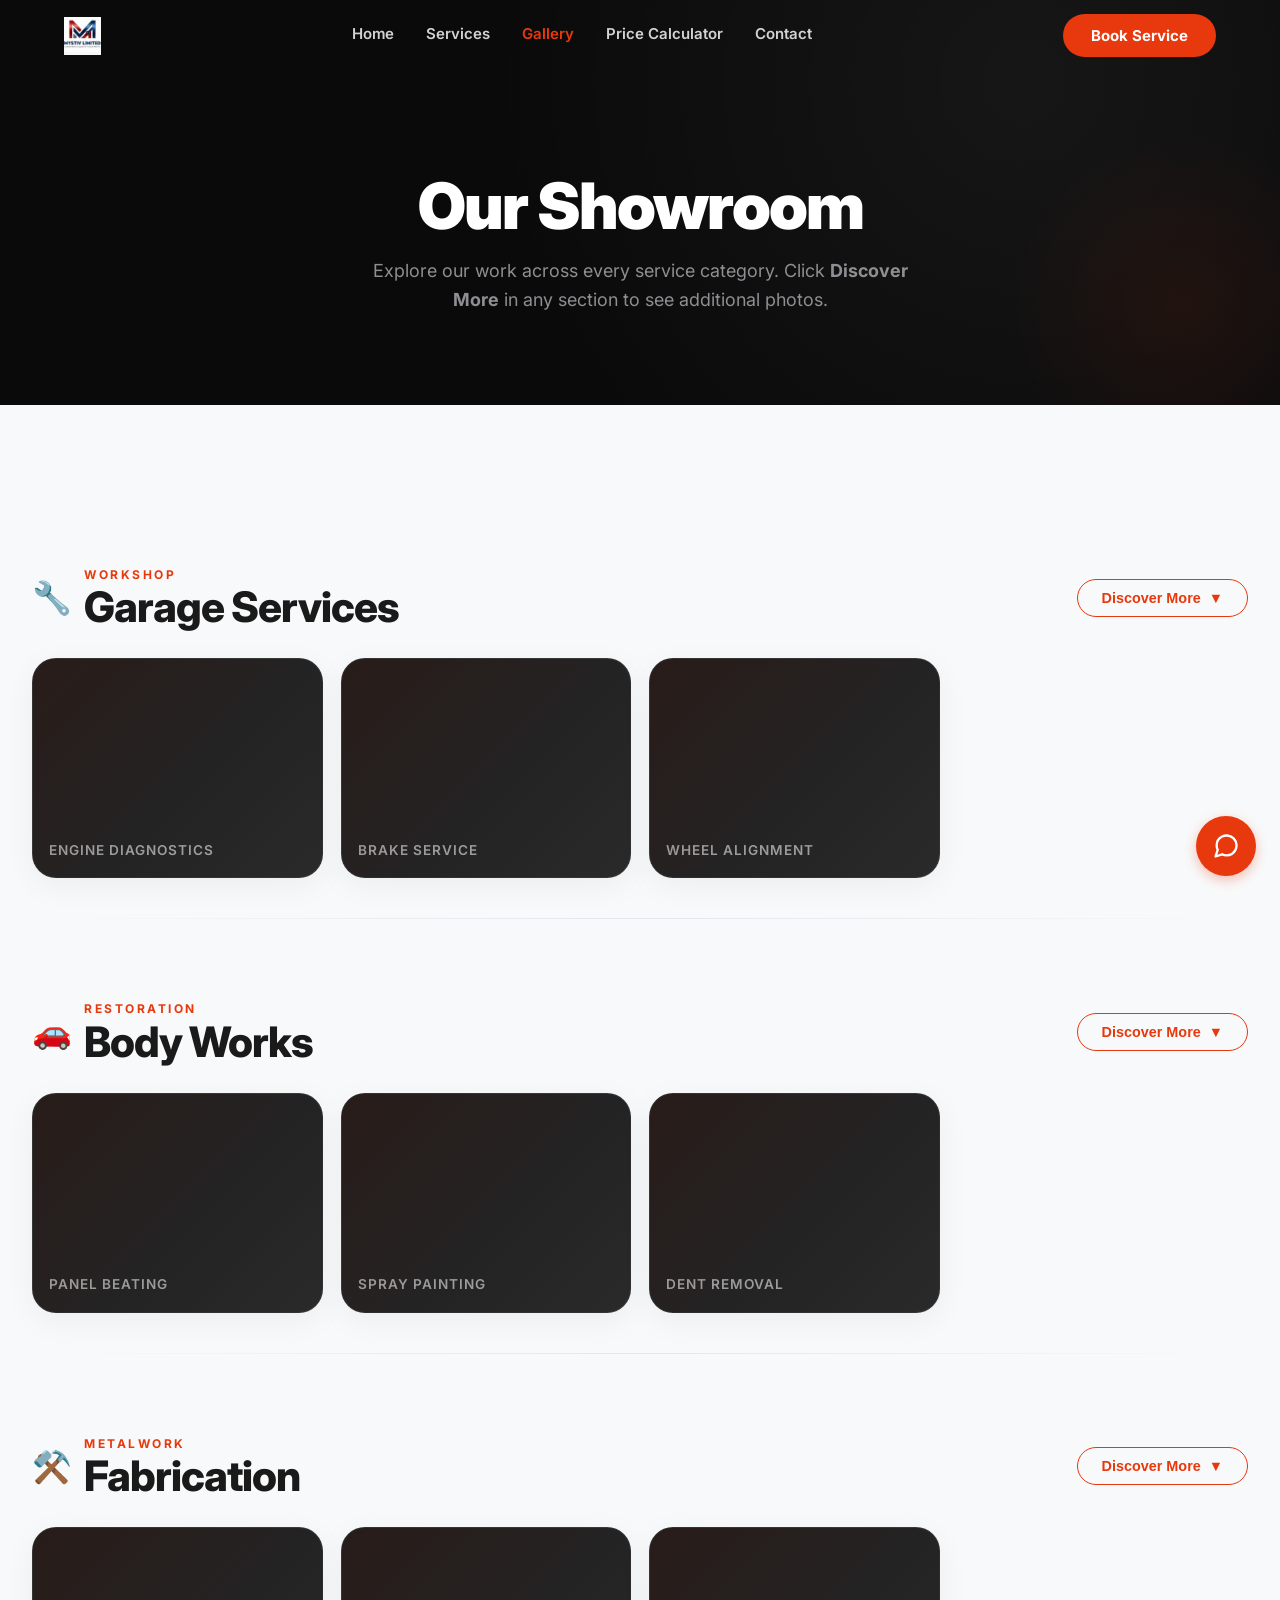
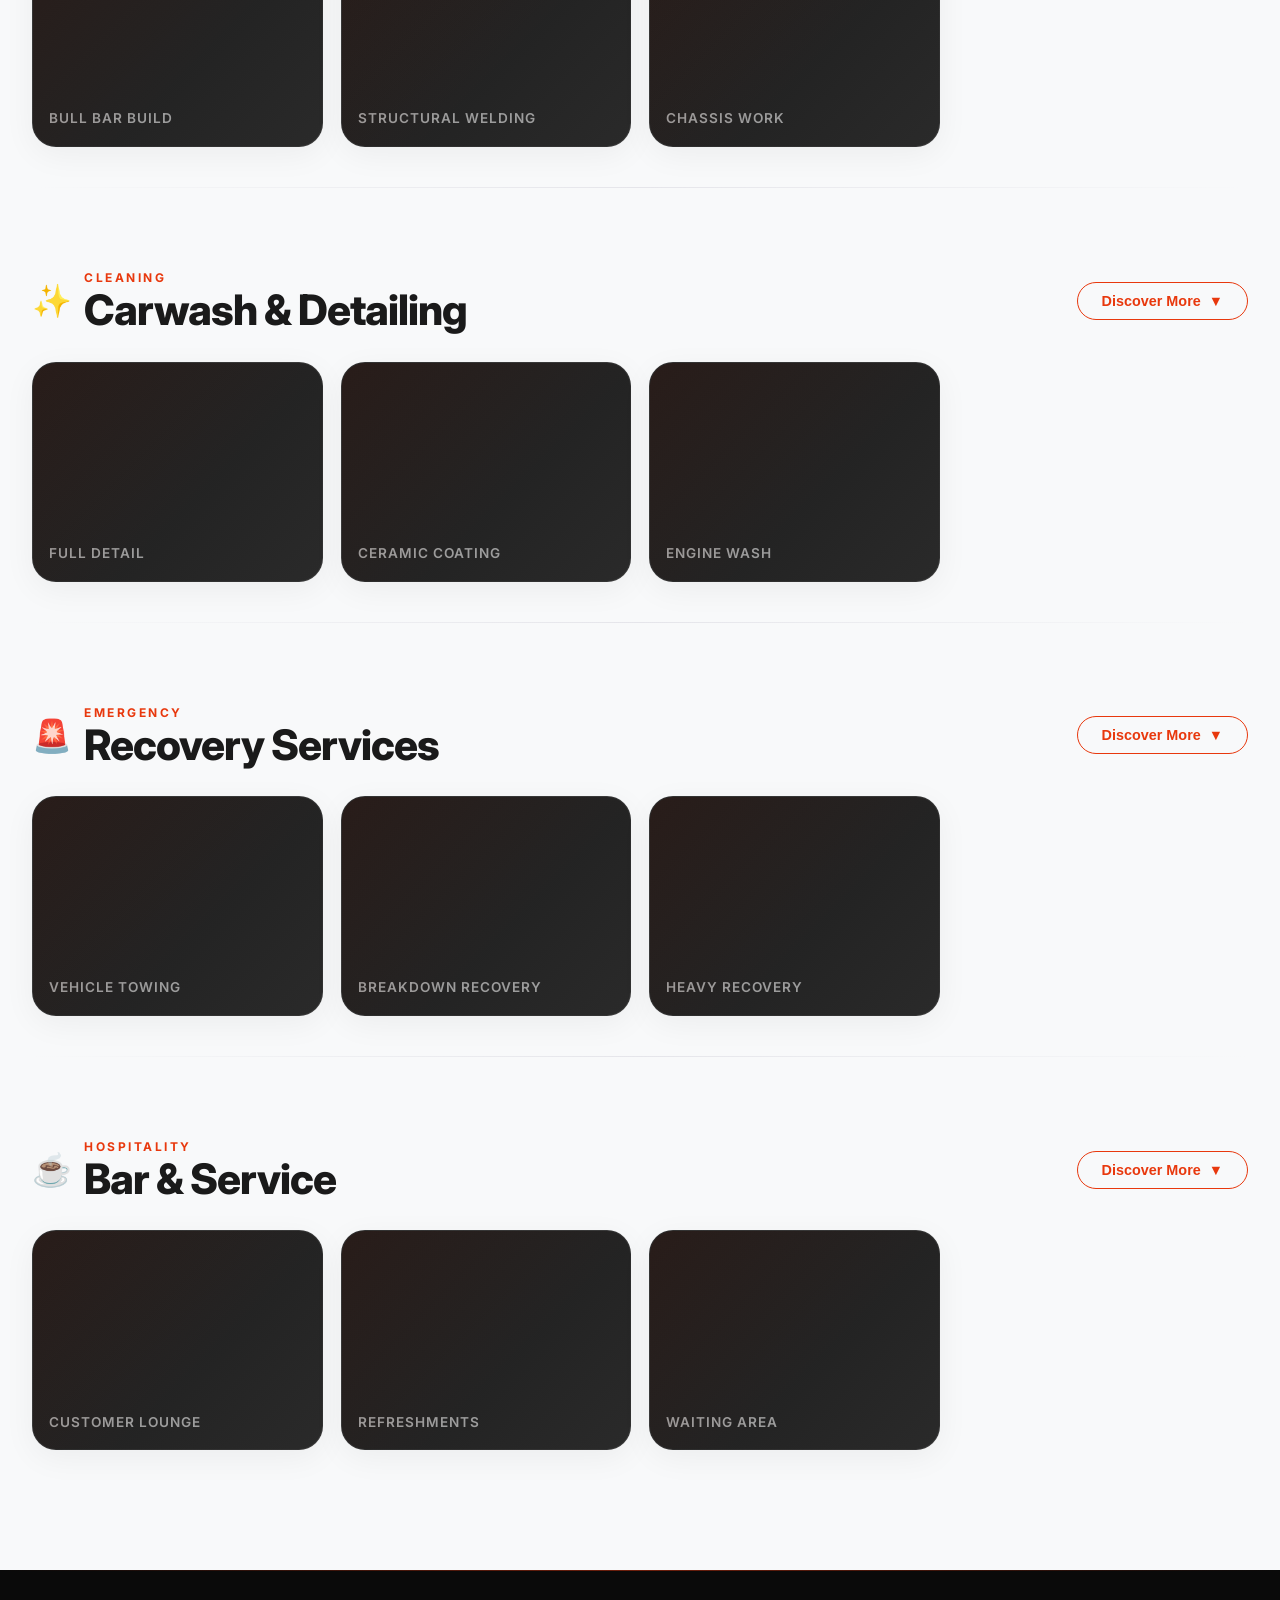
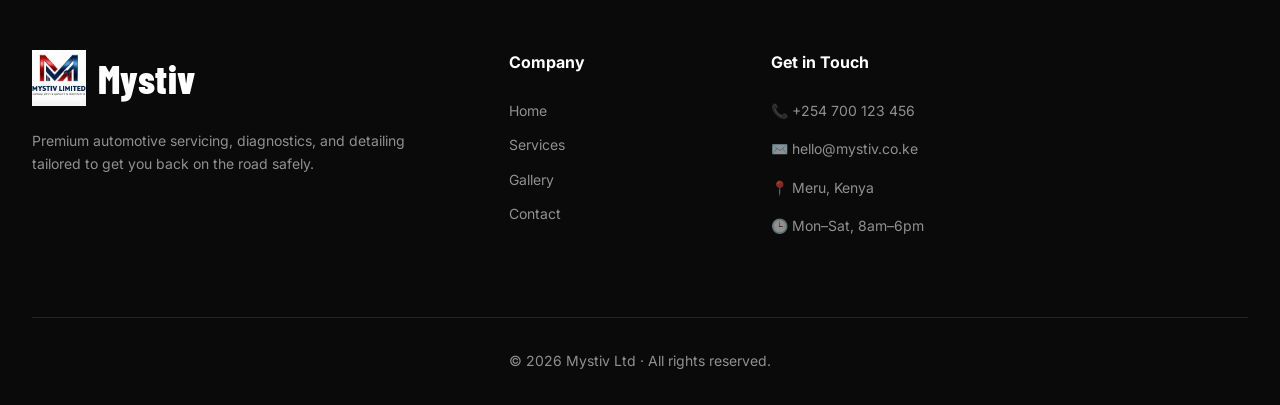
==== commit 8b257661: "Update Airtable target, booking form redesign, logo cleanup - New Airtable base/table: appIusIxCmha7" ====
--- a/gallery.html
+++ b/gallery.html
@@ -79,7 +79,6 @@
         <div class="container nav-container">
             <a href="index.html" class="brand-logo">
                 <img src="images/logo.png" alt="Mystiv logo">
-                <span>Mystiv</span>
             </a>
             <div class="nav-links">
                 <a href="index.html">Home</a>
--- a/style.css
+++ b/style.css
@@ -757,7 +757,7 @@
     background: rgba(255, 255, 255, 0.9);
     backdrop-filter: blur(16px);
     -webkit-backdrop-filter: blur(16px);
-    padding: 40px;
+    padding: 24px 28px;
     border-radius: var(--radius-premium);
     border: 1px solid rgba(255, 255, 255, 0.5);
     box-shadow: var(--shadow-l2);
@@ -766,7 +766,7 @@
 .booking-form {
     display: flex;
     flex-direction: column;
-    gap: 20px;
+    gap: 12px;
 }
 
 .form-group {
@@ -780,10 +780,12 @@
 }
 
 .form-group label {
-    font-size: 14px;
+    font-size: 12px;
     font-weight: 700;
-    margin-bottom: 8px;
-    color: var(--color-text-primary);
+    margin-bottom: 4px;
+    color: var(--color-text-secondary);
+    text-transform: uppercase;
+    letter-spacing: 0.04em;
 }
 
 .form-group input, 
--- a/glassmorphism.css
+++ b/glassmorphism.css
@@ -744,7 +744,7 @@
 
 /* Keep vehicle select contained */
 .est-group:first-child {
-    max-width: 420px;
+    max-width: 480px;
 }
 
 /* Addon scroll box — max 5 visible rows, scroll beyond */
@@ -771,31 +771,42 @@
 }
 
 /* ================================================================
-   ESTIMATOR VEHICLE SELECT
+   ESTIMATOR VEHICLE BUTTONS
    ================================================================ */
-.est-vehicle-select {
-    width: 100%;
-    padding: 12px 16px;
+.veh-btns {
+    display: grid;
+    grid-template-columns: repeat(3, 1fr);
+    gap: 8px;
+}
+
+.veh-btn {
+    padding: 9px 10px;
+    font-family: 'Inter', sans-serif;
+    font-size: 0.78rem;
+    font-weight: 700;
+    text-transform: uppercase;
+    letter-spacing: 0.04em;
     border: 1.5px solid var(--color-border);
-    border-radius: var(--radius-standard);
-    font-family: 'Inter', sans-serif;
-    font-size: 1rem;
-    font-weight: 600;
-    color: var(--color-text-primary);
+    border-radius: var(--radius-pill);
     background: rgba(255, 255, 255, 0.9);
+    color: var(--color-text-secondary);
     cursor: pointer;
     transition: var(--transition-premium);
-    appearance: none;
-    background-image: url("data:image/svg+xml,%3Csvg xmlns='http://www.w3.org/2000/svg' width='16' height='16' viewBox='0 0 24 24' fill='none' stroke='%23555' stroke-width='2'%3E%3Cpolyline points='6 9 12 15 18 9'%3E%3C/polyline%3E%3C/svg%3E");
-    background-repeat: no-repeat;
-    background-position: right 14px center;
-    padding-right: 40px;
-}
-
-.est-vehicle-select:focus {
-    border-color: var(--color-brand) !important;
-    box-shadow: 0 0 0 3px rgba(232, 56, 13, 0.1) !important;
-    outline: none;
+    text-align: center;
+    white-space: nowrap;
+}
+
+.veh-btn:hover {
+    border-color: var(--color-brand);
+    color: var(--color-brand);
+    background: rgba(232, 56, 13, 0.06);
+}
+
+.veh-btn.active {
+    border-color: var(--color-brand);
+    background: var(--color-brand);
+    color: #fff;
+    box-shadow: 0 2px 8px rgba(232, 56, 13, 0.3);
 }
 
 .addon-price {
@@ -968,11 +979,11 @@
    ================================================================ */
 .form-control {
     width: 100%;
-    padding: 12px 16px;
+    padding: 10px 12px;
     border: 1.5px solid var(--color-border);
     border-radius: var(--radius-standard);
     font-family: 'Inter', sans-serif;
-    font-size: 0.95rem;
+    font-size: 0.875rem;
     background: rgba(255, 255, 255, 0.85);
     color: var(--color-text-primary);
     transition: var(--transition-premium);
@@ -984,25 +995,62 @@
     outline: none;
 }
 
-select.form-control {
+select.form-control:not([size]) {
     appearance: none;
     -webkit-appearance: none;
     background-image: url("data:image/svg+xml,%3Csvg xmlns='http://www.w3.org/2000/svg' width='12' height='8' viewBox='0 0 12 8'%3E%3Cpath d='M1 1l5 5 5-5' stroke='%23888' stroke-width='1.5' fill='none' stroke-linecap='round'/%3E%3C/svg%3E");
     background-repeat: no-repeat;
-    background-position: right 14px center;
-    padding-right: 36px;
+    background-position: right 12px center;
+    padding-right: 32px;
     cursor: pointer;
 }
 
 textarea.form-control {
     resize: vertical;
-    min-height: 80px;
+    min-height: 72px;
+}
+
+/* ── Service listbox (select[size]) ── */
+.form-listbox {
+    padding: 0;
+    overflow-y: auto;
+    scrollbar-width: thin;
+    scrollbar-color: var(--color-brand) #eee;
+    background-image: none !important;
+    cursor: pointer;
+    line-height: 1;
+}
+
+.form-listbox::-webkit-scrollbar { width: 4px; }
+.form-listbox::-webkit-scrollbar-track { background: #eee; }
+.form-listbox::-webkit-scrollbar-thumb { background: var(--color-brand); border-radius: 2px; }
+
+.form-listbox option {
+    padding: 9px 12px;
+    font-size: 0.8rem;
+    cursor: pointer;
+    border-bottom: 1px solid rgba(0,0,0,0.04);
+}
+
+.form-listbox option:checked {
+    background: linear-gradient(var(--color-brand), var(--color-brand));
+    color: #fff;
+}
+
+.form-listbox:disabled {
+    opacity: 0.5;
+    cursor: not-allowed;
+}
+
+.form-listbox:disabled option {
+    color: var(--color-text-secondary);
+    font-style: italic;
 }
 
 .form-grid {
     display: grid;
     grid-template-columns: 1fr 1fr;
-    gap: 16px;
+    gap: 12px;
 }
 
 @media (max-width: 600px) {
@@ -1022,7 +1070,18 @@
     border-radius: var(--radius-standard);
     color: #166534;
     font-weight: 600;
-    font-size: 0.95rem;
+    font-size: 0.875rem;
+}
+
+.error-message {
+    margin-top: 16px;
+    padding: 14px 18px;
+    background: rgba(232, 56, 13, 0.08);
+    border: 1px solid rgba(232, 56, 13, 0.3);
+    border-radius: var(--radius-standard);
+    color: #b91c1c;
+    font-weight: 600;
+    font-size: 0.875rem;
 }
 
 /* ================================================================
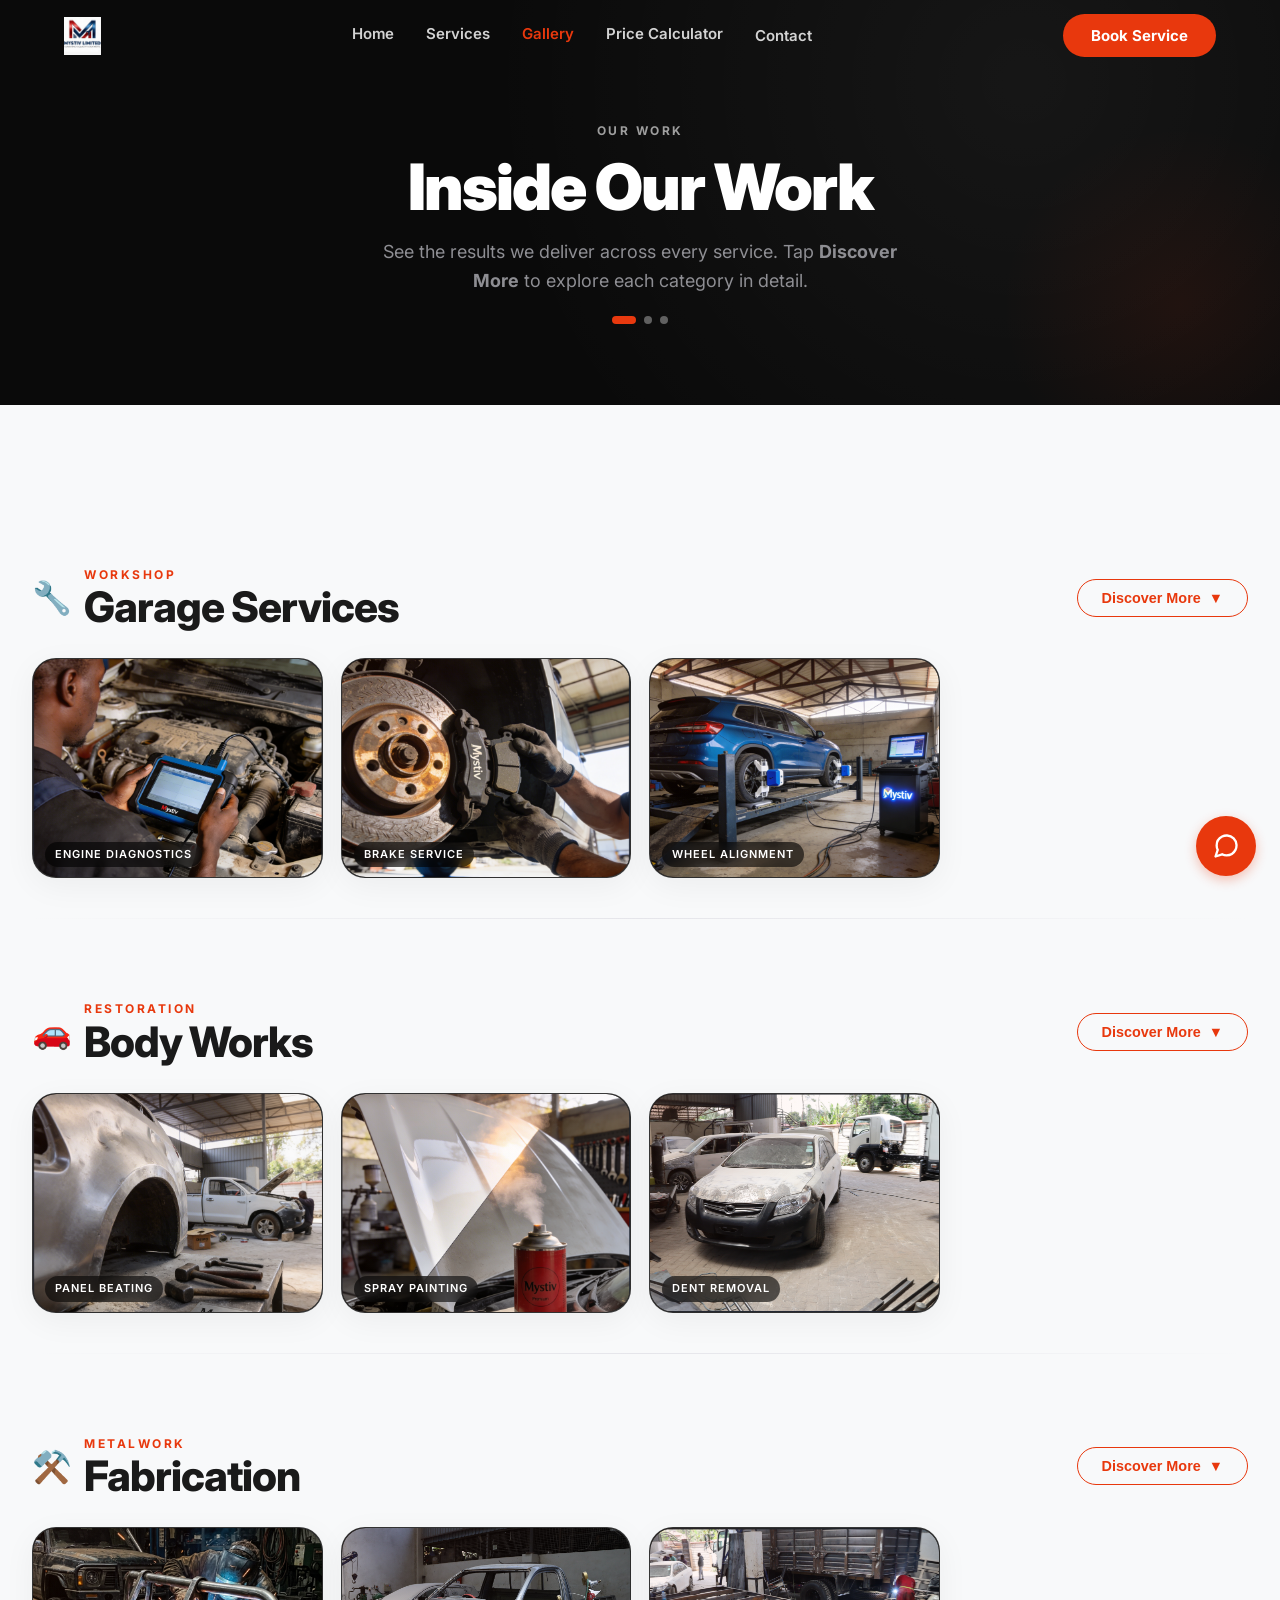
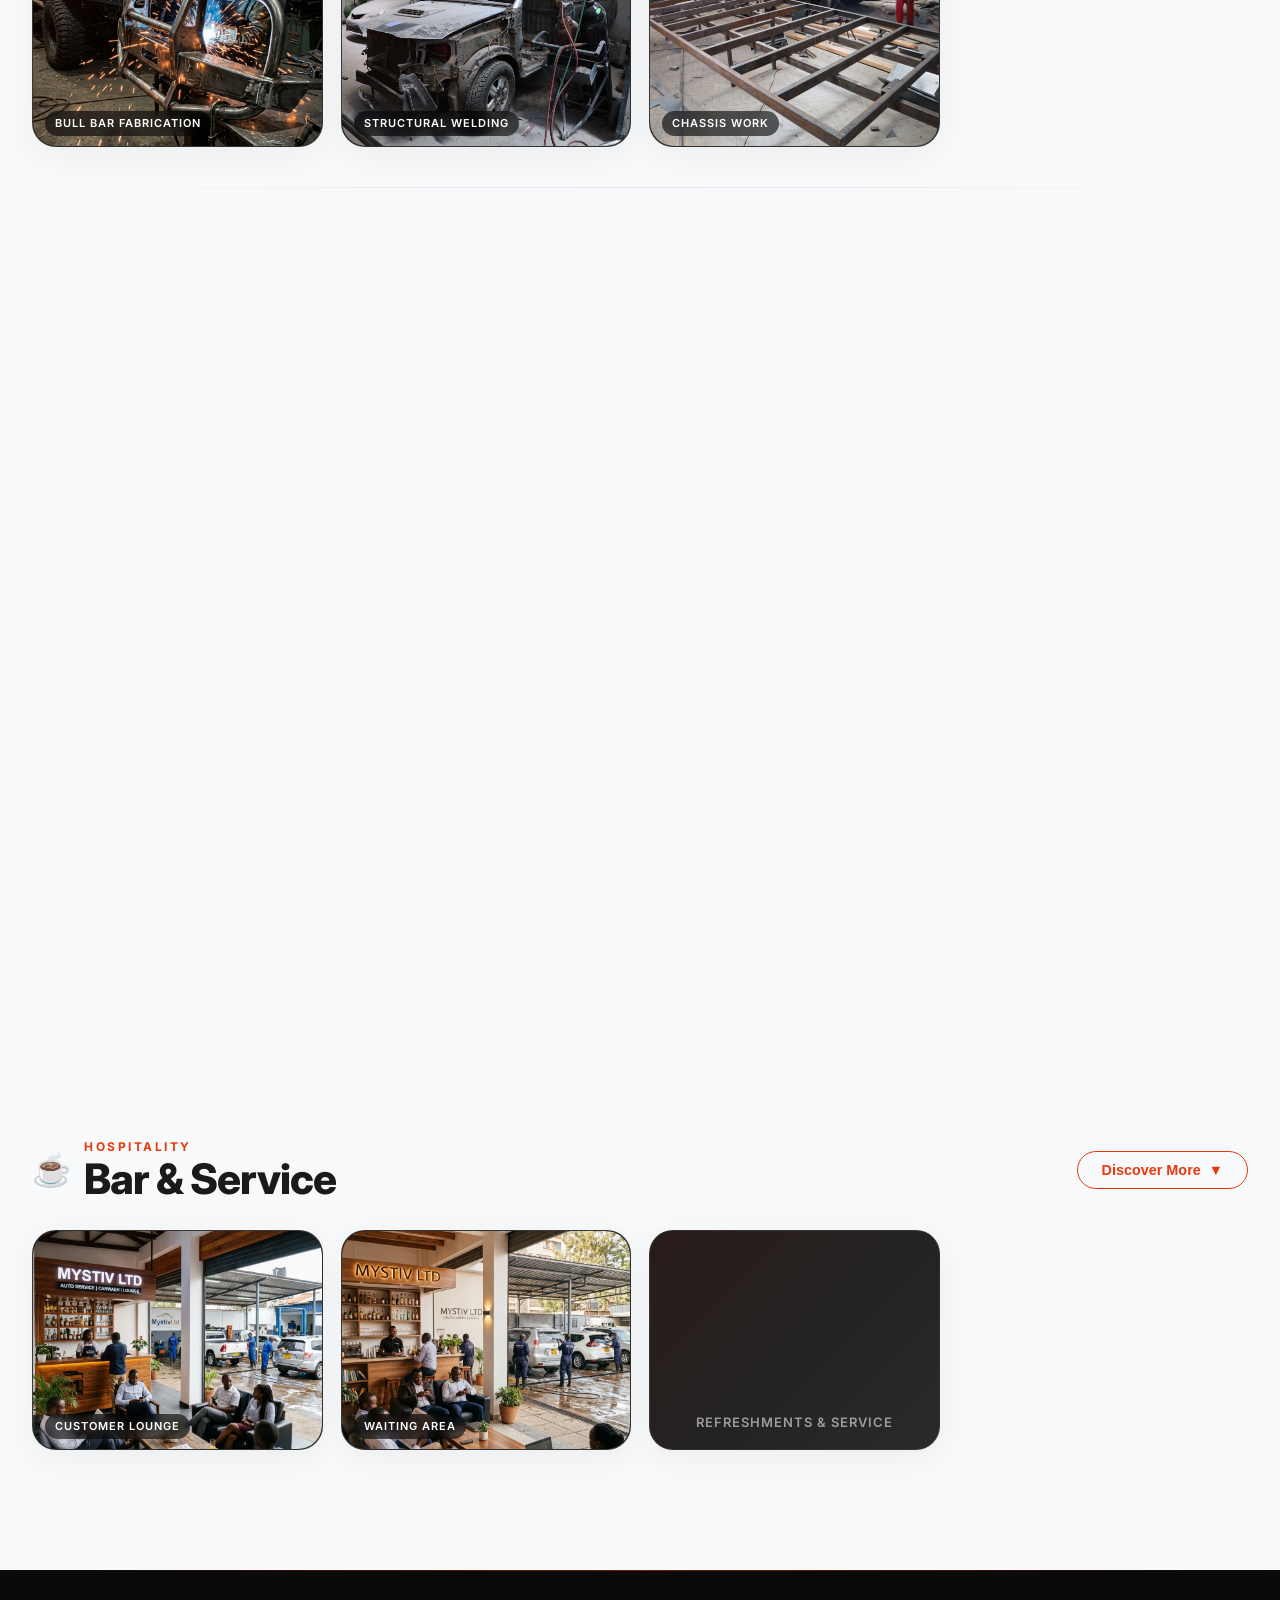
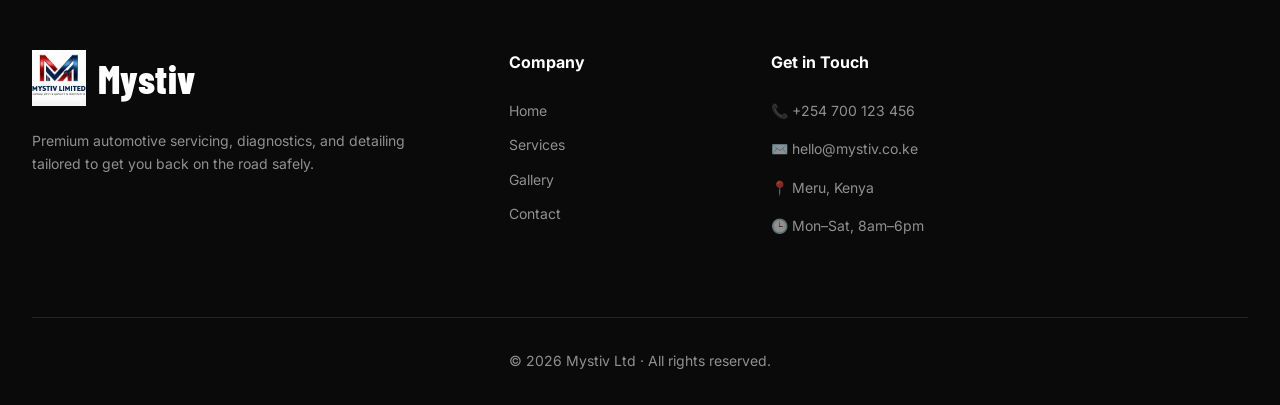
==== commit ac901fcf: "Production build — streaming testimonials, compact estimator, real hero images, N8N booking workflow" ====
--- a/gallery.html
+++ b/gallery.html
@@ -85,9 +85,21 @@
                 <a href="services.html">Services</a>
                 <a href="gallery.html" class="active">Gallery</a>
                 <a href="index.html#estimator">Price Calculator</a>
-                <a href="#contact">Contact</a>
-            </div>
-            <a href="index.html#booking" class="btn btn-primary" aria-label="Book Service">Book Service</a>
+                <div class="nav-contact-wrap">
+                    <a href="#" id="contactNavTrigger">Contact</a>
+                    <div class="contact-popup" id="contactPopup">
+                        <a href="tel:+254711758633" class="contact-popup-link">
+                            <span class="contact-popup-icon"><svg width="18" height="18" viewBox="0 0 24 24" fill="none" stroke="currentColor" stroke-width="2.5" stroke-linecap="round" stroke-linejoin="round"><path d="M22 16.92v3a2 2 0 0 1-2.18 2 19.79 19.79 0 0 1-8.63-3.07A19.5 19.5 0 0 1 4.69 12 19.79 19.79 0 0 1 1.65 3.4 2 2 0 0 1 3.62 1.22h3a2 2 0 0 1 2 1.72 12.84 12.84 0 0 0 .7 2.81 2 2 0 0 1-.45 2.11L8.09 8.91a16 16 0 0 0 6 6l.81-.81a2 2 0 0 1 2.11-.45 12.84 12.84 0 0 0 2.81.7A2 2 0 0 1 21.73 16.92z"></path></svg></span>
+                            +254 711 758 633
+                        </a>
+                        <a href="mailto:info@mystiv.co.ke" class="contact-popup-link">
+                            <span class="contact-popup-icon"><svg width="18" height="18" viewBox="0 0 24 24" fill="none" stroke="currentColor" stroke-width="2.5" stroke-linecap="round" stroke-linejoin="round"><path d="M4 4h16c1.1 0 2 .9 2 2v12c0 1.1-.9 2-2 2H4c-1.1 0-2-.9-2-2V6c0-1.1.9-2 2-2z"></path><polyline points="22,6 12,13 2,6"></polyline></svg></span>
+                            info@mystiv.co.ke
+                        </a>
+                    </div>
+                </div>
+            </div>
+            <button class="btn btn-primary" data-booking-popup="" aria-label="Book Service">Book Service</button>
             <button class="mobile-menu-btn" aria-label="Toggle Menu">
                 <svg width="24" height="24" viewBox="0 0 24 24" fill="none" stroke="currentColor" stroke-width="2" stroke-linecap="round" stroke-linejoin="round">
                     <line x1="3" y1="12" x2="21" y2="12"></line>
@@ -99,12 +111,28 @@
     </nav>
 
     <!-- Gallery Hero -->
-    <section class="hero" style="min-height:45vh;padding:140px 0 60px;">
-        <div class="container hero-container" style="text-align:center;">
-            <h1 class="hero-headline reveal" style="margin-bottom:16px;">Our Showroom</h1>
-            <p class="hero-subtext reveal" style="margin:0 auto;max-width:560px;">
-                Explore our work across every service category. Click <strong>Discover More</strong> in any section to see additional photos.
-            </p>
+    <section class="hero" style="min-height:45vh;padding:100px 0 60px;">
+        <div class="container" style="text-align:center;">
+            <p class="eyebrow" style="color:rgba(255,255,255,0.6);">Our Work</p>
+            <div class="page-hero-carousel" style="max-width:620px;margin:0 auto;">
+                <div class="page-hero-slide active">
+                    <h1 class="hero-headline" style="margin-bottom:16px;">Inside Our Work</h1>
+                    <p class="hero-subtext" style="margin:0 auto;max-width:520px;">See the results we deliver across every service. Tap <strong>Discover More</strong> to explore each category in detail.</p>
+                </div>
+                <div class="page-hero-slide">
+                    <h1 class="hero-headline" style="margin-bottom:16px;">Work Showcase</h1>
+                    <p class="hero-subtext" style="margin:0 auto;max-width:520px;">Browse highlights from our different services. Select <strong>Discover More</strong> in any section to uncover more visuals.</p>
+                </div>
+                <div class="page-hero-slide">
+                    <h1 class="hero-headline" style="margin-bottom:16px;">Explore Our Craft</h1>
+                    <p class="hero-subtext" style="margin:0 auto;max-width:520px;">From detailing to repairs, see our work in action. Use <strong>Discover More</strong> to dive deeper into each category.</p>
+                </div>
+            </div>
+            <div class="page-hero-nav">
+                <button class="page-hero-dot active" aria-label="Slide 1"></button>
+                <button class="page-hero-dot" aria-label="Slide 2"></button>
+                <button class="page-hero-dot" aria-label="Slide 3"></button>
+            </div>
         </div>
     </section>
 
@@ -127,12 +155,12 @@
                     </button>
                 </div>
                 <div class="gallery-grid" id="gallery-garage">
-                    <div class="gallery-item">Engine Diagnostics</div>
-                    <div class="gallery-item">Brake Service</div>
-                    <div class="gallery-item">Wheel Alignment</div>
-                    <div class="gallery-item hidden-tile">Suspension Repair</div>
-                    <div class="gallery-item hidden-tile">Oil Change</div>
-                    <div class="gallery-item hidden-tile">Transmission Work</div>
+                    <div class="gallery-item" style="background:none;padding:0;"><img src="images/garage%20services/engine%20diagostics.png" alt="Engine Diagnostics" style="width:100%;height:100%;object-fit:cover;border-radius:inherit;display:block;" loading="lazy"><span style="position:absolute;bottom:10px;left:12px;background:rgba(0,0,0,0.6);color:#fff;font-size:11px;padding:4px 10px;border-radius:20px;backdrop-filter:blur(6px);">Engine Diagnostics</span></div>
+                    <div class="gallery-item" style="background:none;padding:0;"><img src="images/garage%20services/Brake%20Service.png" alt="Brake Service" style="width:100%;height:100%;object-fit:cover;border-radius:inherit;display:block;" loading="lazy"><span style="position:absolute;bottom:10px;left:12px;background:rgba(0,0,0,0.6);color:#fff;font-size:11px;padding:4px 10px;border-radius:20px;backdrop-filter:blur(6px);">Brake Service</span></div>
+                    <div class="gallery-item" style="background:none;padding:0;"><img src="images/garage%20services/Wheel%20Alignment.png" alt="Wheel Alignment" style="width:100%;height:100%;object-fit:cover;border-radius:inherit;display:block;" loading="lazy"><span style="position:absolute;bottom:10px;left:12px;background:rgba(0,0,0,0.6);color:#fff;font-size:11px;padding:4px 10px;border-radius:20px;backdrop-filter:blur(6px);">Wheel Alignment</span></div>
+                    <div class="gallery-item hidden-tile" style="background:none;padding:0;"><img src="images/garage%20services/Suspension%20Repair1.png" alt="Suspension Repair" style="width:100%;height:100%;object-fit:cover;border-radius:inherit;display:block;" loading="lazy"><span style="position:absolute;bottom:10px;left:12px;background:rgba(0,0,0,0.6);color:#fff;font-size:11px;padding:4px 10px;border-radius:20px;backdrop-filter:blur(6px);">Suspension Repair</span></div>
+                    <div class="gallery-item hidden-tile" style="background:none;padding:0;"><img src="images/garage%20services/wheel%20balancing.png" alt="Wheel Balancing" style="width:100%;height:100%;object-fit:cover;border-radius:inherit;display:block;" loading="lazy"><span style="position:absolute;bottom:10px;left:12px;background:rgba(0,0,0,0.6);color:#fff;font-size:11px;padding:4px 10px;border-radius:20px;backdrop-filter:blur(6px);">Wheel Balancing</span></div>
+                    <div class="gallery-item hidden-tile" style="background:none;padding:0;"><img src="images/garage%20services/Transmission%20Work.png" alt="Transmission Work" style="width:100%;height:100%;object-fit:cover;border-radius:inherit;display:block;" loading="lazy"><span style="position:absolute;bottom:10px;left:12px;background:rgba(0,0,0,0.6);color:#fff;font-size:11px;padding:4px 10px;border-radius:20px;backdrop-filter:blur(6px);">Transmission Work</span></div>
                 </div>
                 <div class="gallery-divider"></div>
             </div>
@@ -152,12 +180,12 @@
                     </button>
                 </div>
                 <div class="gallery-grid" id="gallery-bodyworks">
-                    <div class="gallery-item">Panel Beating</div>
-                    <div class="gallery-item">Spray Painting</div>
-                    <div class="gallery-item">Dent Removal</div>
-                    <div class="gallery-item hidden-tile">Accident Repair</div>
-                    <div class="gallery-item hidden-tile">Full Body Repaint</div>
-                    <div class="gallery-item hidden-tile">Rust Treatment</div>
+                    <div class="gallery-item" style="background:none;padding:0;"><img src="images/body%20works/Panel%20Beating.png" alt="Panel Beating" style="width:100%;height:100%;object-fit:cover;border-radius:inherit;display:block;" loading="lazy"><span style="position:absolute;bottom:10px;left:12px;background:rgba(0,0,0,0.6);color:#fff;font-size:11px;padding:4px 10px;border-radius:20px;backdrop-filter:blur(6px);">Panel Beating</span></div>
+                    <div class="gallery-item" style="background:none;padding:0;"><img src="images/body%20works/Spray%20Painting.png" alt="Spray Painting" style="width:100%;height:100%;object-fit:cover;border-radius:inherit;display:block;" loading="lazy"><span style="position:absolute;bottom:10px;left:12px;background:rgba(0,0,0,0.6);color:#fff;font-size:11px;padding:4px 10px;border-radius:20px;backdrop-filter:blur(6px);">Spray Painting</span></div>
+                    <div class="gallery-item" style="background:none;padding:0;"><img src="images/body%20works/Dent%20Removal.png" alt="Dent Removal" style="width:100%;height:100%;object-fit:cover;border-radius:inherit;display:block;" loading="lazy"><span style="position:absolute;bottom:10px;left:12px;background:rgba(0,0,0,0.6);color:#fff;font-size:11px;padding:4px 10px;border-radius:20px;backdrop-filter:blur(6px);">Dent Removal</span></div>
+                    <div class="gallery-item hidden-tile" style="background:none;padding:0;"><img src="images/body%20works/Accident%20Repair.png" alt="Accident Repair" style="width:100%;height:100%;object-fit:cover;border-radius:inherit;display:block;" loading="lazy"><span style="position:absolute;bottom:10px;left:12px;background:rgba(0,0,0,0.6);color:#fff;font-size:11px;padding:4px 10px;border-radius:20px;backdrop-filter:blur(6px);">Accident Repair</span></div>
+                    <div class="gallery-item hidden-tile" style="background:none;padding:0;"><img src="images/body%20works/Full%20Body%20Repaint.png" alt="Full Body Repaint" style="width:100%;height:100%;object-fit:cover;border-radius:inherit;display:block;" loading="lazy"><span style="position:absolute;bottom:10px;left:12px;background:rgba(0,0,0,0.6);color:#fff;font-size:11px;padding:4px 10px;border-radius:20px;backdrop-filter:blur(6px);">Full Body Repaint</span></div>
+                    <div class="gallery-item hidden-tile" style="background:none;padding:0;"><img src="images/body%20works/Rust%20Treatment.png" alt="Rust Treatment" style="width:100%;height:100%;object-fit:cover;border-radius:inherit;display:block;" loading="lazy"><span style="position:absolute;bottom:10px;left:12px;background:rgba(0,0,0,0.6);color:#fff;font-size:11px;padding:4px 10px;border-radius:20px;backdrop-filter:blur(6px);">Rust Treatment</span></div>
                 </div>
                 <div class="gallery-divider"></div>
             </div>
@@ -177,12 +205,12 @@
                     </button>
                 </div>
                 <div class="gallery-grid" id="gallery-fabrication">
-                    <div class="gallery-item">Bull Bar Build</div>
-                    <div class="gallery-item">Structural Welding</div>
-                    <div class="gallery-item">Chassis Work</div>
-                    <div class="gallery-item hidden-tile">Metal Fabrication</div>
-                    <div class="gallery-item hidden-tile">Trailer Repair</div>
-                    <div class="gallery-item hidden-tile">Custom Heavy Works</div>
+                    <div class="gallery-item" style="background:none;padding:0;"><img src="images/fabrication/Bull_bar_fabrication_202604211433.jpeg" alt="Bull Bar Fabrication" style="width:100%;height:100%;object-fit:cover;border-radius:inherit;display:block;" loading="lazy"><span style="position:absolute;bottom:10px;left:12px;background:rgba(0,0,0,0.6);color:#fff;font-size:11px;padding:4px 10px;border-radius:20px;backdrop-filter:blur(6px);">Bull Bar Fabrication</span></div>
+                    <div class="gallery-item" style="background:none;padding:0;"><img src="images/fabrication/structural%20welding.png" alt="Structural Welding" style="width:100%;height:100%;object-fit:cover;border-radius:inherit;display:block;" loading="lazy"><span style="position:absolute;bottom:10px;left:12px;background:rgba(0,0,0,0.6);color:#fff;font-size:11px;padding:4px 10px;border-radius:20px;backdrop-filter:blur(6px);">Structural Welding</span></div>
+                    <div class="gallery-item" style="background:none;padding:0;"><img src="images/fabrication/Chassis%20Work.png" alt="Chassis Work" style="width:100%;height:100%;object-fit:cover;border-radius:inherit;display:block;" loading="lazy"><span style="position:absolute;bottom:10px;left:12px;background:rgba(0,0,0,0.6);color:#fff;font-size:11px;padding:4px 10px;border-radius:20px;backdrop-filter:blur(6px);">Chassis Work</span></div>
+                    <div class="gallery-item hidden-tile" style="background:none;padding:0;"><img src="images/fabrication/custom%20heavy%20wrk.png" alt="Custom Heavy Works" style="width:100%;height:100%;object-fit:cover;border-radius:inherit;display:block;" loading="lazy"><span style="position:absolute;bottom:10px;left:12px;background:rgba(0,0,0,0.6);color:#fff;font-size:11px;padding:4px 10px;border-radius:20px;backdrop-filter:blur(6px);">Custom Heavy Works</span></div>
+                    <div class="gallery-item hidden-tile" style="background:none;padding:0;"><img src="images/fabrication/trailer%20repair.jpeg" alt="Trailer Repair" style="width:100%;height:100%;object-fit:cover;border-radius:inherit;display:block;" loading="lazy"><span style="position:absolute;bottom:10px;left:12px;background:rgba(0,0,0,0.6);color:#fff;font-size:11px;padding:4px 10px;border-radius:20px;backdrop-filter:blur(6px);">Trailer Repair</span></div>
+                    <div class="gallery-item hidden-tile" style="background:none;padding:0;"><img src="images/fabrication/structural%20welding2.png" alt="Metal Fabrication" style="width:100%;height:100%;object-fit:cover;border-radius:inherit;display:block;" loading="lazy"><span style="position:absolute;bottom:10px;left:12px;background:rgba(0,0,0,0.6);color:#fff;font-size:11px;padding:4px 10px;border-radius:20px;backdrop-filter:blur(6px);">Metal Fabrication</span></div>
                 </div>
                 <div class="gallery-divider"></div>
             </div>
@@ -202,12 +230,12 @@
                     </button>
                 </div>
                 <div class="gallery-grid" id="gallery-carwash">
-                    <div class="gallery-item">Full Detail</div>
-                    <div class="gallery-item">Ceramic Coating</div>
-                    <div class="gallery-item">Engine Wash</div>
-                    <div class="gallery-item hidden-tile">Paint Correction</div>
-                    <div class="gallery-item hidden-tile">Interior Deep Clean</div>
-                    <div class="gallery-item hidden-tile">Headlight Restoration</div>
+                    <div class="gallery-item" style="background:none;padding:0;"><img src="images/Carwash%20%26%20Detailing/Full%20Detail%20(1).jpeg" alt="Full Detail" style="width:100%;height:100%;object-fit:cover;border-radius:inherit;display:block;" loading="lazy"><span style="position:absolute;bottom:10px;left:12px;background:rgba(0,0,0,0.6);color:#fff;font-size:11px;padding:4px 10px;border-radius:20px;backdrop-filter:blur(6px);">Full Detail</span></div>
+                    <div class="gallery-item" style="background:none;padding:0;"><img src="images/Carwash%20%26%20Detailing/Ceramic%20Coating%20(1).jpeg" alt="Ceramic Coating" style="width:100%;height:100%;object-fit:cover;border-radius:inherit;display:block;" loading="lazy"><span style="position:absolute;bottom:10px;left:12px;background:rgba(0,0,0,0.6);color:#fff;font-size:11px;padding:4px 10px;border-radius:20px;backdrop-filter:blur(6px);">Ceramic Coating</span></div>
+                    <div class="gallery-item" style="background:none;padding:0;"><img src="images/Carwash%20%26%20Detailing/Engine%20Wash%20(1).jpeg" alt="Engine Wash" style="width:100%;height:100%;object-fit:cover;border-radius:inherit;display:block;" loading="lazy"><span style="position:absolute;bottom:10px;left:12px;background:rgba(0,0,0,0.6);color:#fff;font-size:11px;padding:4px 10px;border-radius:20px;backdrop-filter:blur(6px);">Engine Wash</span></div>
+                    <div class="gallery-item hidden-tile" style="background:none;padding:0;"><img src="images/Carwash%20%26%20Detailing/Paint%20Correction%20(1).jpeg" alt="Paint Correction" style="width:100%;height:100%;object-fit:cover;border-radius:inherit;display:block;" loading="lazy"><span style="position:absolute;bottom:10px;left:12px;background:rgba(0,0,0,0.6);color:#fff;font-size:11px;padding:4px 10px;border-radius:20px;backdrop-filter:blur(6px);">Paint Correction</span></div>
+                    <div class="gallery-item hidden-tile" style="background:none;padding:0;"><img src="images/Carwash%20%26%20Detailing/Interior%20Deep%20Clean%20(1).jpeg" alt="Interior Deep Clean" style="width:100%;height:100%;object-fit:cover;border-radius:inherit;display:block;" loading="lazy"><span style="position:absolute;bottom:10px;left:12px;background:rgba(0,0,0,0.6);color:#fff;font-size:11px;padding:4px 10px;border-radius:20px;backdrop-filter:blur(6px);">Interior Deep Clean</span></div>
+                    <div class="gallery-item hidden-tile" style="background:none;padding:0;"><img src="images/Carwash%20%26%20Detailing/Headlight%20Restoration%20(1).jpeg" alt="Headlight Restoration" style="width:100%;height:100%;object-fit:cover;border-radius:inherit;display:block;" loading="lazy"><span style="position:absolute;bottom:10px;left:12px;background:rgba(0,0,0,0.6);color:#fff;font-size:11px;padding:4px 10px;border-radius:20px;backdrop-filter:blur(6px);">Headlight Restoration</span></div>
                 </div>
                 <div class="gallery-divider"></div>
             </div>
@@ -227,12 +255,12 @@
                     </button>
                 </div>
                 <div class="gallery-grid" id="gallery-recovery">
-                    <div class="gallery-item">Vehicle Towing</div>
-                    <div class="gallery-item">Breakdown Recovery</div>
-                    <div class="gallery-item">Heavy Recovery</div>
-                    <div class="gallery-item hidden-tile">Accident Recovery</div>
-                    <div class="gallery-item hidden-tile">Workshop Transport</div>
-                    <div class="gallery-item hidden-tile">Emergency Response</div>
+                    <div class="gallery-item" style="background:none;padding:0;"><img src="images/recovery%20services/vehicle%20towing.jpeg" alt="Vehicle Towing" style="width:100%;height:100%;object-fit:cover;border-radius:inherit;display:block;" loading="lazy"><span style="position:absolute;bottom:10px;left:12px;background:rgba(0,0,0,0.6);color:#fff;font-size:11px;padding:4px 10px;border-radius:20px;backdrop-filter:blur(6px);">Vehicle Towing</span></div>
+                    <div class="gallery-item" style="background:none;padding:0;"><img src="images/recovery%20services/Breakdown%20Recovery.jpeg" alt="Breakdown Recovery" style="width:100%;height:100%;object-fit:cover;border-radius:inherit;display:block;" loading="lazy"><span style="position:absolute;bottom:10px;left:12px;background:rgba(0,0,0,0.6);color:#fff;font-size:11px;padding:4px 10px;border-radius:20px;backdrop-filter:blur(6px);">Breakdown Recovery</span></div>
+                    <div class="gallery-item" style="background:none;padding:0;"><img src="images/recovery%20services/heavyrecovery%20(1).jpeg" alt="Heavy Recovery" style="width:100%;height:100%;object-fit:cover;border-radius:inherit;display:block;" loading="lazy"><span style="position:absolute;bottom:10px;left:12px;background:rgba(0,0,0,0.6);color:#fff;font-size:11px;padding:4px 10px;border-radius:20px;backdrop-filter:blur(6px);">Heavy Recovery</span></div>
+                    <div class="gallery-item hidden-tile" style="background:none;padding:0;"><img src="images/recovery%20services/Accident_recovery_tow_202604211514.jpeg" alt="Accident Recovery" style="width:100%;height:100%;object-fit:cover;border-radius:inherit;display:block;" loading="lazy"><span style="position:absolute;bottom:10px;left:12px;background:rgba(0,0,0,0.6);color:#fff;font-size:11px;padding:4px 10px;border-radius:20px;backdrop-filter:blur(6px);">Accident Recovery</span></div>
+                    <div class="gallery-item hidden-tile" style="background:none;padding:0;"><img src="images/recovery%20services/Workshop%20Transport%20(1).jpeg" alt="Workshop Transport" style="width:100%;height:100%;object-fit:cover;border-radius:inherit;display:block;" loading="lazy"><span style="position:absolute;bottom:10px;left:12px;background:rgba(0,0,0,0.6);color:#fff;font-size:11px;padding:4px 10px;border-radius:20px;backdrop-filter:blur(6px);">Workshop Transport</span></div>
+                    <div class="gallery-item hidden-tile" style="background:none;padding:0;"><img src="images/recovery%20services/Emergency%20Response%20(1).jpeg" alt="Emergency Response" style="width:100%;height:100%;object-fit:cover;border-radius:inherit;display:block;" loading="lazy"><span style="position:absolute;bottom:10px;left:12px;background:rgba(0,0,0,0.6);color:#fff;font-size:11px;padding:4px 10px;border-radius:20px;backdrop-filter:blur(6px);">Emergency Response</span></div>
                 </div>
                 <div class="gallery-divider"></div>
             </div>
@@ -252,12 +280,9 @@
                     </button>
                 </div>
                 <div class="gallery-grid" id="gallery-bar">
-                    <div class="gallery-item">Customer Lounge</div>
-                    <div class="gallery-item">Refreshments</div>
-                    <div class="gallery-item">Waiting Area</div>
-                    <div class="gallery-item hidden-tile">Group Hosting</div>
-                    <div class="gallery-item hidden-tile">Meals & Snacks</div>
-                    <div class="gallery-item hidden-tile">Event Setup</div>
+                    <div class="gallery-item" style="background:none;padding:0;"><img src="images/Bar%20%26%20Service/Customers_relaxing_in_202604211704.jpeg" alt="Customer Lounge" style="width:100%;height:100%;object-fit:cover;border-radius:inherit;display:block;" loading="lazy"><span style="position:absolute;bottom:10px;left:12px;background:rgba(0,0,0,0.6);color:#fff;font-size:11px;padding:4px 10px;border-radius:20px;backdrop-filter:blur(6px);">Customer Lounge</span></div>
+                    <div class="gallery-item" style="background:none;padding:0;"><img src="images/Bar%20%26%20Service/Customers_relaxing_in_202604211704%20(1).jpeg" alt="Waiting Area" style="width:100%;height:100%;object-fit:cover;border-radius:inherit;display:block;" loading="lazy"><span style="position:absolute;bottom:10px;left:12px;background:rgba(0,0,0,0.6);color:#fff;font-size:11px;padding:4px 10px;border-radius:20px;backdrop-filter:blur(6px);">Waiting Area</span></div>
+                    <div class="gallery-item" style="background:linear-gradient(135deg,#1a1a1a,#2a2a2a);color:rgba(255,255,255,0.5);font-size:13px;letter-spacing:1px;justify-content:center;">Refreshments &amp; Service</div>
                 </div>
             </div>
 
@@ -311,6 +336,47 @@
         <div class="chat-input-area">
             <input type="text" placeholder="Type a message..." id="chatInput">
             <button class="send-message" id="sendMessage" aria-label="Send"><svg xmlns="http://www.w3.org/2000/svg" width="20" height="20" viewBox="0 0 24 24" fill="none" stroke="currentColor" stroke-width="2" stroke-linecap="round" stroke-linejoin="round"><line x1="22" y1="2" x2="11" y2="13"></line><polygon points="22 2 15 22 11 13 2 9 22 2"></polygon></svg></button>
+        </div>
+    </div>
+
+    <!-- Booking Popup Modal -->
+    <div class="modal-overlay" id="bookingModal">
+        <div class="modal-glass">
+            <button class="modal-close" id="modalClose" aria-label="Close">&times;</button>
+            <h3 class="modal-title">Book Your Service</h3>
+            <p class="modal-subtitle">We'll confirm your appointment within minutes.</p>
+            <form class="modal-form" id="popupBookingForm">
+                <div class="form-grid">
+                    <div class="form-group"><label for="popupName">Full Name *</label><input type="text" id="popupName" class="form-control" placeholder="John Doe" required></div>
+                    <div class="form-group"><label for="popupPhone">Phone Number *</label><input type="tel" id="popupPhone" class="form-control" placeholder="+254 700 000 000" required></div>
+                </div>
+                <div class="form-group"><label for="popupVehicle">Vehicle Make &amp; Model *</label><input type="text" id="popupVehicle" class="form-control" placeholder="Toyota Harrier 2020" required></div>
+                <div class="form-group">
+                    <label>Primary Service *</label>
+                    <div class="popup-primary-pills">
+                        <button type="button" class="popup-primary-pill" data-val="Garage">🔧 Garage</button>
+                        <button type="button" class="popup-primary-pill" data-val="Body Work">🚗 Body Works</button>
+                        <button type="button" class="popup-primary-pill" data-val="Fabrication">⚒️ Fabrication</button>
+                        <button type="button" class="popup-primary-pill" data-val="Car Wash">✨ Carwash</button>
+                        <button type="button" class="popup-primary-pill" data-val="Recovery">🚨 Recovery</button>
+                        <button type="button" class="popup-primary-pill" data-val="Bar">☕ Bar</button>
+                    </div>
+                </div>
+                <div class="popup-specific-wrap" id="popupSpecificWrap">
+                    <div class="form-group">
+                        <label>Specific Service(s)</label>
+                        <div class="popup-service-list" id="popupServiceList"></div>
+                        <button type="button" class="popup-confirm-sel-btn" id="popupConfirmBtn">Confirm Selection ✓</button>
+                        <div class="popup-service-summary" id="popupSummary"></div>
+                    </div>
+                </div>
+                <div class="form-grid">
+                    <div class="form-group"><label for="popupDate">Preferred Date *</label><input type="date" id="popupDate" class="form-control" required></div>
+                    <div class="form-group"><label for="popupTime">Preferred Time</label><input type="time" id="popupTime" class="form-control"></div>
+                </div>
+                <button type="submit" class="btn btn-primary btn-block" style="margin-top:8px;">Confirm Booking →</button>
+                <div id="popupFormMsg" style="display:none;margin-top:12px;"></div>
+            </form>
         </div>
     </div>
 
--- a/style.css
+++ b/style.css
@@ -289,7 +289,7 @@
 .hero {
     position: relative;
     background: var(--color-bg-dark);
-    padding: 160px 0 100px;
+    padding: 80px 0 100px;
     min-height: 90vh;
     display: flex;
     align-items: center;
@@ -1222,58 +1222,423 @@
 }
 
 @media (max-width: 768px) {
-    .nav-links {
-        display: none;
+    .container { padding: 0 20px; }
+
+    .nav-links { display: none; }
+    .navbar .btn { display: none; }
+    .mobile-menu-btn { display: block; }
+
+    /* Hero — stack layout, fix padding */
+    .hero { padding: 80px 0 56px; }
+    .hero-layout {
+        grid-template-columns: 1fr;
+        gap: 28px;
     }
-    
-    .navbar .btn {
-        display: none;
+    .hero-headline { font-size: 40px; letter-spacing: -1px; }
+    .hero-subtext { font-size: 16px; margin-bottom: 28px; }
+    .hero-ctas { flex-direction: column; gap: 12px; }
+    .hero-ctas .btn { width: 100%; justify-content: center; }
+    .hero-highlights { gap: 20px; flex-wrap: wrap; }
+    .hero-visual { max-width: 500px; margin: 0 auto; width: 100%; }
+
+    /* Sections */
+    .section-padding { padding: 60px 0; }
+    .section-title { font-size: 32px; }
+    .section-header { text-align: center; align-items: center; margin-bottom: 40px; }
+    .section-desc, .section-subtitle { font-size: 15px; }
+
+    /* Grids */
+    .trust-grid, .services-grid, .testimonials-grid { grid-template-columns: 1fr; }
+    .step-card { flex: 1 1 100%; margin-bottom: 24px; }
+    .booking-grid { grid-template-columns: 1fr; }
+    .footer-grid { grid-template-columns: 1fr; gap: 32px; }
+    .est-checkboxes { grid-template-columns: 1fr; }
+    .form-group { width: 100%; }
+
+    /* Stats — 2×2 grid */
+    .stats-container { gap: 20px; }
+    .stat-value { font-size: 34px; }
+
+    /* Booking form */
+    .booking-form-wrapper { padding: 24px 20px; }
+}
+
+@media (max-width: 480px) {
+    .container { padding: 0 16px; }
+
+    /* Hero */
+    .hero { padding: 76px 0 48px; }
+    .hero-headline { font-size: 32px; letter-spacing: -0.5px; }
+    .hero-subtext { font-size: 15px; margin-bottom: 20px; }
+    .hero-highlights { gap: 14px; }
+    .hl-count { font-size: 22px; }
+    .hl-text { font-size: 11px; }
+    .hero-ctas .btn { padding: 14px 20px; }
+
+    /* Sections */
+    .section-title { font-size: 26px; }
+    .section-header { margin-bottom: 32px; }
+    .section-desc, .section-subtitle { font-size: 14px; }
+
+    /* Stats */
+    .stats-bar { padding: 36px 0; }
+    .stat-value { font-size: 30px; }
+    .stat-label { font-size: 12px; }
+
+    /* Booking form wrapper */
+    .booking-form-wrapper { padding: 20px 16px; border-radius: 16px; }
+
+    /* Chat — full width on tiny screens */
+    .chat-interface {
+        left: 10px;
+        right: 10px;
+        width: auto;
+        bottom: 80px;
     }
-    
-    .mobile-menu-btn {
-        display: block;
-    }
-    
-    .hero {
-        padding: 140px 0 80px;
-    }
-    
-    .trust-grid, .services-grid, .testimonials-grid {
-        grid-template-columns: 1fr;
-    }
-    
-    .step-card {
-        flex: 1 1 100%;
-        margin-bottom: 24px;
-    }
-    
-    .booking-grid {
-        grid-template-columns: 1fr;
-    }
-    
-    .form-group {
-        width: 100%;
-    }
-    
-    .est-checkboxes {
-        grid-template-columns: 1fr;
-    }
-    
-    .footer-grid {
-        grid-template-columns: 1fr;
-        gap: 32px;
-    }
-    
-    .section-padding {
-        padding: 64px 0;
-    }
-    
-    .hero-ctas {
-        flex-direction: column;
-    }
-    
-    .section-header {
-        text-align: left;
-        align-items: flex-start;
-    }
-}
+}
+
+/* ================================================================
+   BOOKING POPUP MODAL
+   ================================================================ */
+.modal-overlay {
+    position: fixed;
+    inset: 0;
+    z-index: 2000;
+    display: flex;
+    align-items: center;
+    justify-content: center;
+    background: rgba(10, 10, 10, 0.65);
+    backdrop-filter: blur(8px);
+    -webkit-backdrop-filter: blur(8px);
+    opacity: 0;
+    visibility: hidden;
+    transition: opacity 0.35s ease, visibility 0.35s ease;
+    padding: 16px;
+}
+.modal-overlay.active { opacity: 1; visibility: visible; }
+.modal-glass {
+    background: rgba(255, 255, 255, 0.93);
+    backdrop-filter: blur(24px);
+    -webkit-backdrop-filter: blur(24px);
+    border: 1px solid rgba(255, 255, 255, 0.6);
+    border-radius: var(--radius-premium);
+    box-shadow: 0 32px 80px rgba(0,0,0,0.22);
+    width: 100%;
+    max-width: 580px;
+    max-height: 90vh;
+    overflow-y: auto;
+    padding: 36px;
+    position: relative;
+    transform: translateY(24px);
+    transition: transform 0.4s cubic-bezier(0.25, 1, 0.5, 1);
+    scrollbar-width: thin;
+    scrollbar-color: rgba(232,56,13,0.3) transparent;
+}
+.modal-overlay.active .modal-glass { transform: translateY(0); }
+.modal-close {
+    position: absolute;
+    top: 12px; right: 16px;
+    background: none; border: none;
+    font-size: 28px; cursor: pointer;
+    color: var(--color-text-muted);
+    line-height: 1; padding: 4px 8px;
+    transition: color 0.2s ease; z-index: 1;
+}
+.modal-close:hover { color: var(--color-brand); }
+.modal-title { font-size: 22px; font-weight: 800; color: var(--color-text-primary); margin-bottom: 4px; }
+.modal-subtitle { font-size: 13px; color: var(--color-text-secondary); margin-bottom: 22px; }
+.modal-form { display: flex; flex-direction: column; gap: 14px; }
+.modal-form .form-grid { gap: 14px; }
+
+/* Primary service pills */
+.popup-primary-pills { display: flex; flex-wrap: wrap; gap: 8px; margin-top: 6px; }
+.popup-primary-pill {
+    padding: 9px 18px;
+    border: 2px solid var(--color-border);
+    border-radius: var(--radius-pill);
+    font-size: 13px; font-weight: 700;
+    cursor: pointer; background: white; color: var(--color-text-secondary);
+    transition: all 0.2s ease;
+}
+.popup-primary-pill:hover { border-color: var(--color-brand); color: var(--color-brand); }
+.popup-primary-pill.active { border-color: var(--color-brand); background: var(--color-brand); color: white; }
+
+/* Specific service checkboxes */
+.popup-specific-wrap { display: none; }
+.popup-specific-wrap.show { display: block; }
+.popup-service-list {
+    display: grid; grid-template-columns: 1fr 1fr;
+    gap: 5px; max-height: 180px; overflow-y: auto;
+    padding: 10px; background: rgba(248,249,250,0.9);
+    border: 1.5px solid var(--color-border);
+    border-radius: var(--radius-standard); margin-top: 8px;
+    scrollbar-width: thin;
+}
+.popup-service-check {
+    display: flex; align-items: center; gap: 8px;
+    padding: 8px 10px; border-radius: 8px; cursor: pointer;
+    font-size: 12px; font-weight: 600; color: var(--color-text-secondary);
+    transition: background 0.15s ease; user-select: none;
+}
+.popup-service-check:hover { background: rgba(232,56,13,0.05); }
+.popup-service-check.sel { background: rgba(232,56,13,0.08); color: var(--color-brand); }
+.popup-check-ico {
+    width: 18px; height: 18px; border: 2px solid var(--color-border);
+    border-radius: 4px; flex-shrink: 0; position: relative;
+    transition: all 0.15s ease;
+}
+.popup-service-check.sel .popup-check-ico { background: var(--color-brand); border-color: var(--color-brand); }
+.popup-service-check.sel .popup-check-ico::after {
+    content: "✓"; position: absolute; inset: 0;
+    display: flex; align-items: center; justify-content: center;
+    color: white; font-size: 11px; line-height: 1;
+}
+.popup-confirm-sel-btn {
+    margin-top: 10px; padding: 9px 22px;
+    background: var(--color-brand); color: white; border: none;
+    border-radius: var(--radius-pill); font-weight: 700; font-size: 13px;
+    cursor: pointer; display: none; transition: background 0.2s ease;
+}
+.popup-confirm-sel-btn.show { display: inline-flex; align-items: center; gap: 6px; }
+.popup-confirm-sel-btn:hover { background: #c8300a; }
+.popup-service-summary {
+    font-size: 13px; font-weight: 600; color: var(--color-brand);
+    padding: 10px 14px; background: rgba(232,56,13,0.06);
+    border-radius: 10px; border: 1.5px solid rgba(232,56,13,0.18);
+    cursor: pointer; display: none; margin-top: 8px;
+}
+.popup-service-summary.show { display: block; }
+.popup-service-summary small { display: block; font-size: 11px; color: var(--color-text-muted); font-weight: 400; margin-top: 2px; }
+
+@media (max-width: 600px) {
+    .modal-glass { padding: 24px 18px; }
+    .popup-service-list { grid-template-columns: 1fr; }
+    .popup-primary-pills { gap: 6px; }
+    .popup-primary-pill { padding: 8px 14px; font-size: 12px; }
+}
+
+/* ================================================================
+   CONTACT POPUP (navbar)
+   ================================================================ */
+.nav-contact-wrap { position: relative; }
+.nav-contact-wrap { overflow: visible !important; }
+.contact-popup {
+    position: absolute; top: calc(100% + 14px); right: -10px;
+    background: #ffffff;
+    border: 1px solid var(--color-border); border-radius: 16px;
+    box-shadow: 0 20px 60px rgba(0,0,0,0.22);
+    padding: 10px; min-width: 240px;
+    opacity: 0; visibility: hidden;
+    transform: translateY(-8px) scale(0.97);
+    transition: opacity 0.22s ease, visibility 0.22s ease, transform 0.22s ease;
+    z-index: 9999;
+}
+.contact-popup.active { opacity: 1; visibility: visible; transform: translateY(0) scale(1); }
+.contact-popup::before {
+    content: ''; position: absolute; top: -7px; right: 28px;
+    width: 13px; height: 13px; background: white;
+    border-left: 1px solid var(--color-border); border-top: 1px solid var(--color-border);
+    transform: rotate(45deg);
+}
+.contact-popup .contact-popup-link {
+    display: flex; align-items: center; gap: 12px;
+    padding: 12px 14px; border-radius: 10px; text-decoration: none;
+    color: #111111; font-weight: 700; font-size: 14px;
+    transition: background 0.18s ease, color 0.18s ease;
+}
+.contact-popup .contact-popup-link:hover { background: rgba(232,56,13,0.06); color: var(--color-brand); }
+.contact-popup-icon {
+    width: 36px; height: 36px; background: rgba(232,56,13,0.08);
+    border-radius: 8px; display: flex; align-items: center; justify-content: center;
+    flex-shrink: 0; color: var(--color-brand);
+}
+
+/* ================================================================
+   TESTIMONIALS — STREAMING MARQUEE
+   ================================================================ */
+.testimonials-stream-wrap {
+    overflow: hidden;
+    width: 100%;
+    /* fade edges */
+    -webkit-mask-image: linear-gradient(90deg, transparent 0%, black 8%, black 92%, transparent 100%);
+    mask-image: linear-gradient(90deg, transparent 0%, black 8%, black 92%, transparent 100%);
+}
+.testimonials-stream-track {
+    display: flex; gap: 20px;
+    width: max-content;
+    animation: testimonials-stream 45s linear infinite;
+    will-change: transform;
+}
+.testimonials-stream-wrap:hover .testimonials-stream-track { animation-play-state: paused; }
+@keyframes testimonials-stream {
+    from { transform: translateX(0); }
+    to   { transform: translateX(-50%); }
+}
+.testimonials-stream-track .testimonial-card {
+    flex: 0 0 300px; min-width: 300px;
+}
+@media (prefers-reduced-motion: reduce) {
+    .testimonials-stream-track { animation: none; }
+}
+/* (legacy .t-nav-btn kept for safety but no longer rendered) */
+.t-nav-btn {
+    width: 42px; height: 42px; border-radius: 50%;
+    border: 2px solid var(--color-border); background: white; cursor: pointer;
+    display: flex; align-items: center; justify-content: center;
+    color: var(--color-text-secondary); font-size: 18px; transition: all 0.22s ease;
+}
+.t-nav-btn:hover { border-color: var(--color-brand); color: var(--color-brand); }
+.t-dots { display: flex; gap: 6px; align-items: center; }
+.t-dot {
+    width: 8px; height: 8px; border-radius: 50%; border: none; padding: 0;
+    background: var(--color-border); cursor: pointer; transition: all 0.25s ease;
+}
+.t-dot.active { background: var(--color-brand); width: 22px; border-radius: 4px; }
+@media (max-width: 600px) {
+    .testimonials-stream-track .testimonial-card { flex: 0 0 260px; min-width: 260px; }
+}
+
+/* ================================================================
+   HERO TEXT CAROUSEL (left side) — grid-overlap prevents layout shift
+   ================================================================ */
+.hero-text-wrap { display: grid; }
+.hero-text-slide {
+    grid-area: 1 / 1;
+    opacity: 0; transform: translateY(14px);
+    transition: opacity 0.55s ease, transform 0.55s ease;
+    pointer-events: none;
+}
+.hero-text-slide.active {
+    opacity: 1; transform: translateY(0);
+    pointer-events: auto;
+}
+
+/* ================================================================
+   PROCESS STEPS — ALIGNMENT FIX
+   ================================================================ */
+.process-steps {
+    display: grid;
+    grid-template-columns: 1fr 48px 1fr 48px 1fr 48px 1fr 48px 1fr;
+    align-items: start;
+    gap: 0;
+    margin-bottom: 64px;
+}
+.step-connector {
+    flex: unset; height: 2px; background: var(--color-border);
+    margin-top: 52px; width: 100%; align-self: start;
+}
+@media (max-width: 1024px) {
+    .process-steps { display: flex; flex-wrap: wrap; gap: 20px; justify-content: center; }
+    .step-card { flex: 1 1 140px; max-width: 180px; }
+    .step-connector { display: none; }
+}
+@media (max-width: 600px) {
+    .step-card { flex: 1 1 100%; max-width: 100%; padding-left: 0; padding-right: 0; }
+}
+
+/* ================================================================
+   ESTIMATOR — COMPACT MODIFIERS
+   ================================================================ */
+.estimator-panel { padding: 28px 32px; }
+.est-group--sm { margin-bottom: 20px; }
+.est-group-title--sm { font-size: 13px; margin-bottom: 10px; font-weight: 700; text-transform: uppercase; letter-spacing: 0.06em; color: var(--color-text-secondary); }
+.est-btn--sm { padding: 7px 14px; font-size: 13px; }
+.est-checkboxes--sm {
+    display: grid;
+    grid-template-columns: repeat(3, 1fr);
+    gap: 4px;
+    max-height: 150px;
+    overflow-y: auto;
+    scrollbar-width: thin;
+}
+.est-checkboxes--sm .est-check {
+    font-size: 11px; font-weight: 600; gap: 7px; padding: 4px 2px;
+}
+.est-checkboxes--sm .check-box { width: 16px; height: 16px; border-radius: 4px; flex-shrink: 0; }
+.est-checkboxes--sm .check-box::after { font-size: 10px !important; }
+.est-checkboxes--sm .addon-price { font-size: 10px; color: var(--color-text-muted); }
+
+/* ================================================================
+   ESTIMATOR LIVE RESULT
+   ================================================================ */
+.est-live-result {
+    border-top: 1px solid var(--color-border);
+    margin-top: 8px; padding-top: 18px;
+    display: flex; align-items: center; gap: 20px; flex-wrap: wrap;
+}
+.est-live-left { flex: 1; }
+.est-live-label {
+    font-size: 11px; font-weight: 700; text-transform: uppercase;
+    letter-spacing: 1px; color: var(--color-text-muted); margin-bottom: 4px;
+}
+.est-live-value { font-size: 30px; font-weight: 800; color: var(--color-brand); line-height: 1; }
+.est-live-note { font-size: 11px; color: var(--color-text-muted); margin-top: 4px; }
+.est-book-btn { flex-shrink: 0; }
+
+/* ================================================================
+   BOOKING FORM — SPECIFIC SERVICE CHECKBOXES
+   ================================================================ */
+.specific-svc-list {
+    display: grid; grid-template-columns: 1fr 1fr; gap: 5px;
+    max-height: 160px; overflow-y: auto; padding: 8px;
+    background: rgba(248,249,250,0.9);
+    border: 1.5px solid var(--color-border);
+    border-radius: var(--radius-standard); margin-top: 6px; scrollbar-width: thin;
+}
+.svc-chk-item {
+    display: flex; align-items: center; gap: 7px;
+    padding: 7px 8px; border-radius: 6px; cursor: pointer;
+    font-size: 12px; font-weight: 600; color: var(--color-text-secondary);
+    transition: background 0.15s ease; user-select: none;
+}
+.svc-chk-item:hover { background: rgba(232,56,13,0.05); }
+.svc-chk-item.on { background: rgba(232,56,13,0.07); color: var(--color-brand); }
+.svc-chk-box {
+    width: 15px; height: 15px; border: 2px solid var(--color-border);
+    border-radius: 3px; flex-shrink: 0; position: relative; transition: all 0.15s ease;
+}
+.svc-chk-item.on .svc-chk-box { background: var(--color-brand); border-color: var(--color-brand); }
+.svc-chk-item.on .svc-chk-box::after {
+    content: "✓"; position: absolute; inset: 0;
+    display: flex; align-items: center; justify-content: center;
+    color: white; font-size: 9px; line-height: 1;
+}
+.svc-confirm-btn {
+    margin-top: 8px; padding: 8px 20px;
+    background: var(--color-brand); color: white; border: none;
+    border-radius: var(--radius-pill); font-weight: 700; font-size: 12px;
+    cursor: pointer; display: none; transition: background 0.2s ease;
+}
+.svc-confirm-btn.show { display: inline-flex; align-items: center; gap: 6px; }
+.svc-confirm-btn:hover { background: #c8300a; }
+.svc-confirmed-label {
+    font-size: 13px; font-weight: 600; color: var(--color-brand);
+    padding: 8px 12px; background: rgba(232,56,13,0.06);
+    border-radius: 8px; border: 1.5px solid rgba(232,56,13,0.18);
+    cursor: pointer; display: none; margin-top: 6px;
+}
+.svc-confirmed-label.show { display: flex; align-items: center; justify-content: space-between; gap: 8px; }
+.svc-confirmed-label .hint { font-size: 11px; color: var(--color-text-muted); font-weight: 400; }
+
+@media (max-width: 480px) {
+    .specific-svc-list { grid-template-columns: 1fr; }
+    .popup-service-list { grid-template-columns: 1fr; }
+}
+
+/* ================================================================
+   PAGE HERO TEXT CAROUSEL (services & gallery)
+   ================================================================ */
+.page-hero-carousel { position: relative; }
+.page-hero-slide {
+    opacity: 0; transform: translateY(10px);
+    transition: opacity 0.55s ease, transform 0.55s ease; pointer-events: none;
+}
+.page-hero-slide.active { opacity: 1; transform: translateY(0); pointer-events: auto; }
+.page-hero-slide:not(.active) { position: absolute; inset: 0; }
+.page-hero-nav { display: flex; gap: 8px; justify-content: center; margin-top: 20px; }
+.page-hero-dot {
+    width: 8px; height: 8px; border-radius: 50%;
+    background: rgba(255,255,255,0.35); border: none; cursor: pointer;
+    transition: all 0.25s ease; padding: 0;
+}
+.page-hero-dot.active { background: var(--color-brand); width: 24px; border-radius: 4px; }
--- a/glassmorphism.css
+++ b/glassmorphism.css
@@ -691,24 +691,7 @@
     display: block;
 }
 
-.slide-label {
-    position: absolute;
-    bottom: 16px;
-    left: 16px;
-    background: rgba(10, 10, 10, 0.65);
-    color: rgba(255, 255, 255, 0.92);
-    padding: 6px 14px;
-    border-radius: var(--radius-pill);
-    font-family: 'Inter', sans-serif;
-    font-size: 12px;
-    font-weight: 700;
-    text-transform: uppercase;
-    letter-spacing: 1px;
-    backdrop-filter: blur(8px);
-    -webkit-backdrop-filter: blur(8px);
-    border: 1px solid rgba(255, 255, 255, 0.1);
-    z-index: 2;
-}
+.slide-label { display: none; }
 
 .carousel-indicators {
     display: flex;
@@ -1247,3 +1230,84 @@
 @media (max-width: 480px) {
     .svc-cards-grid { grid-template-columns: 1fr; }
 }
+
+/* ================================================================
+   MOBILE RESPONSIVE — FORM & BOOKING
+   ================================================================ */
+
+/* ── Tablet / large phone (768px) ── */
+@media (max-width: 768px) {
+    /* Estimator vehicle buttons */
+    .veh-btn { min-height: 44px; font-size: 0.73rem; padding: 10px 8px; }
+
+    /* Estimator radio service buttons */
+    .est-options { gap: 8px; }
+    .est-btn { padding: 9px 14px; font-size: 0.8rem; }
+
+    /* Booking form: service listboxes side by side still fine at tablet */
+    .form-listbox option { padding: 10px 12px; font-size: 0.85rem; }
+}
+
+/* ── Small phone (480px) — booking form critical ── */
+@media (max-width: 480px) {
+
+    /* ─ CRITICAL: prevent iOS Safari input auto-zoom ─
+       iOS zooms in on any input with font-size < 16px.
+       This is the #1 mobile UX fix for booking forms.     */
+    .form-control,
+    .form-control::placeholder,
+    .form-listbox,
+    .form-listbox option {
+        font-size: 16px !important;
+    }
+
+    /* Slightly more padding so text isn't cramped */
+    .form-control { padding: 13px 14px; }
+
+    /* Booking form rows — single column always */
+    .form-grid { grid-template-columns: 1fr !important; gap: 10px; }
+
+    /* Form labels */
+    .form-group label { font-size: 11px; margin-bottom: 4px; }
+
+    /* Service listboxes — stack vertically, show more rows on small screen */
+    .form-listbox { font-size: 16px; }
+    .form-listbox option { padding: 12px 14px; }
+    select#bookServicePrimary { height: auto; }
+    select#bookServiceAddon { height: auto; }
+
+    /* Big, thumb-friendly submit button */
+    .btn-block {
+        min-height: 54px;
+        font-size: 1rem;
+        letter-spacing: 0.02em;
+        border-radius: 14px;
+        margin-top: 4px;
+    }
+
+    /* Vehicle buttons — 2 per row on tiny screens */
+    .veh-btns { grid-template-columns: repeat(2, 1fr); gap: 8px; }
+    .veh-btn { min-height: 44px; padding: 10px 6px; font-size: 0.72rem; }
+    .est-group:first-child { max-width: 100%; }
+
+    /* Estimator service radio buttons — wrap tightly */
+    .est-options { gap: 6px; flex-wrap: wrap; }
+    .est-btn { padding: 8px 12px; font-size: 0.78rem; }
+
+    /* Booking form gap */
+    .booking-form { gap: 10px; }
+
+    /* Success / error banners */
+    .success-message, .error-message {
+        font-size: 0.875rem;
+        padding: 12px 14px;
+    }
+
+    /* Contact cards — stack cleanly */
+    .contact-card, .info-card {
+        padding: 16px;
+    }
+
+    /* Navbar padding on small screens */
+    .navbar { padding: 0 16px; }
+}
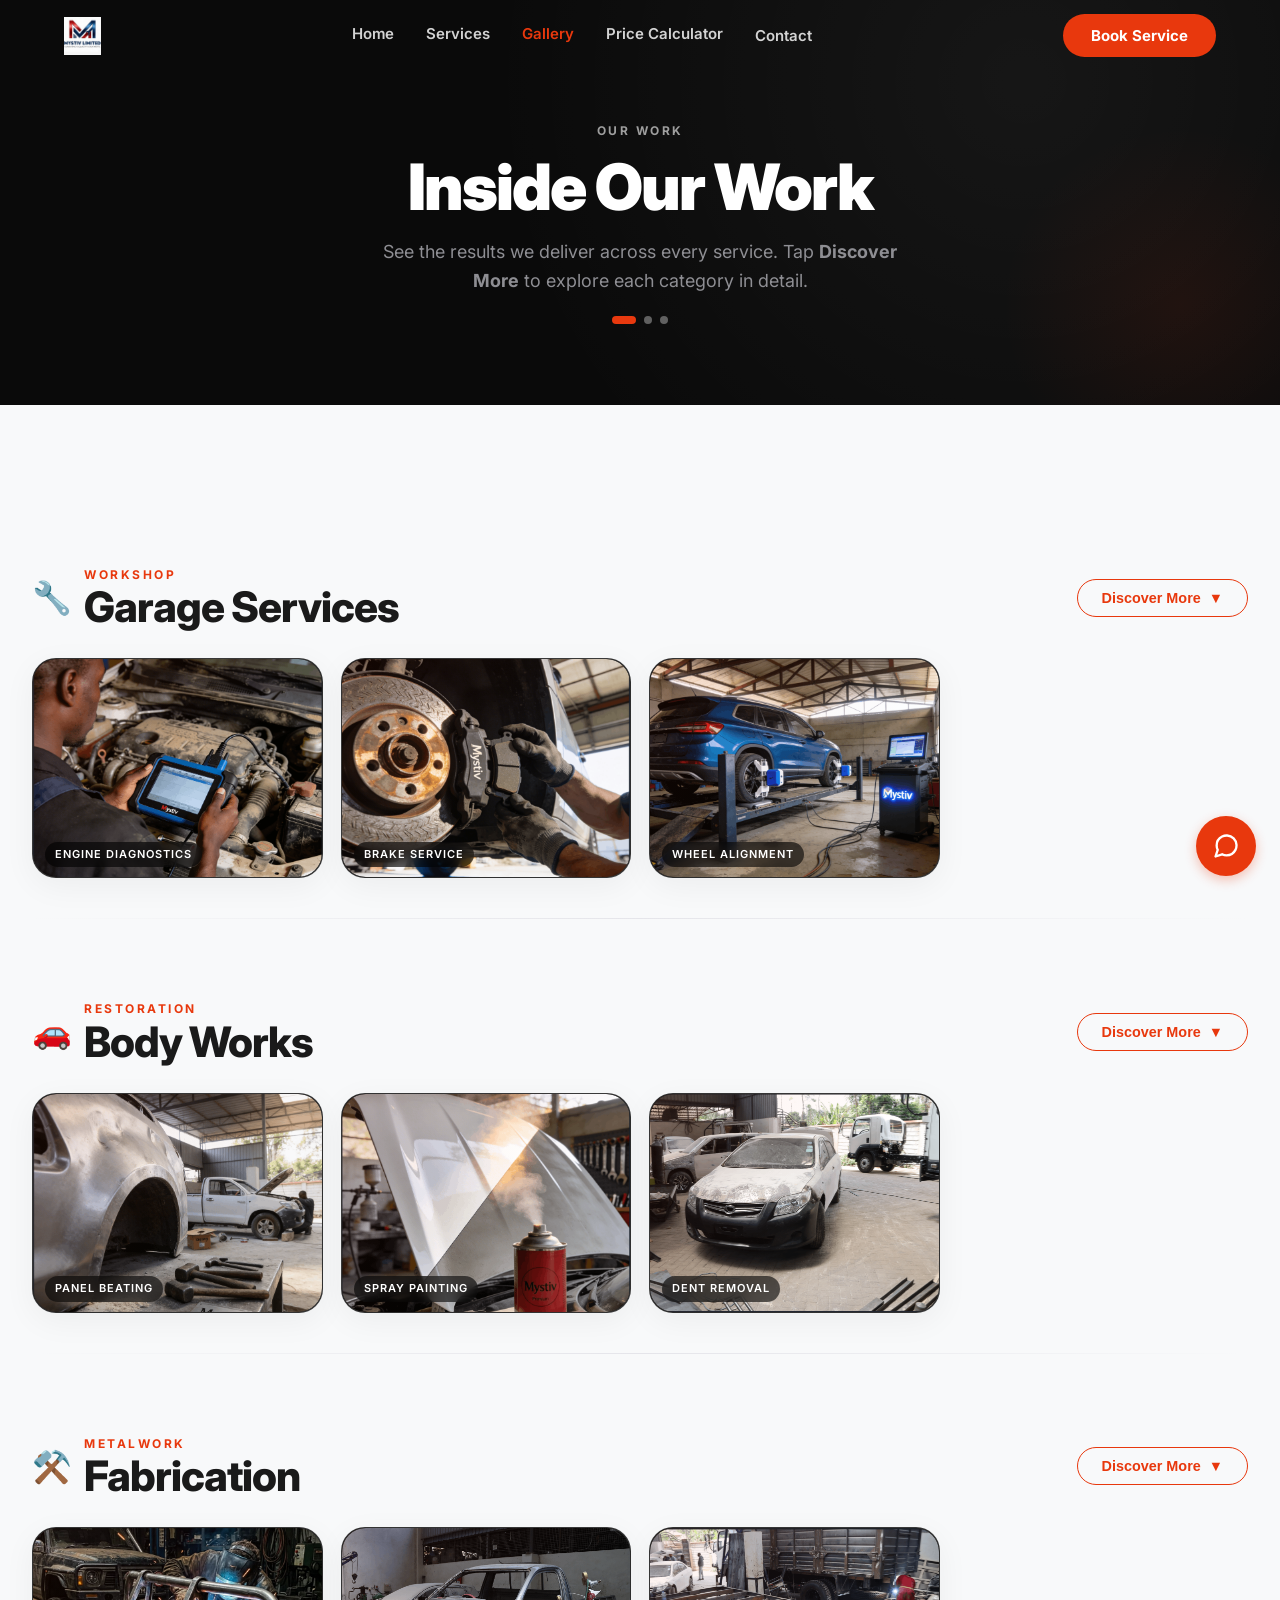
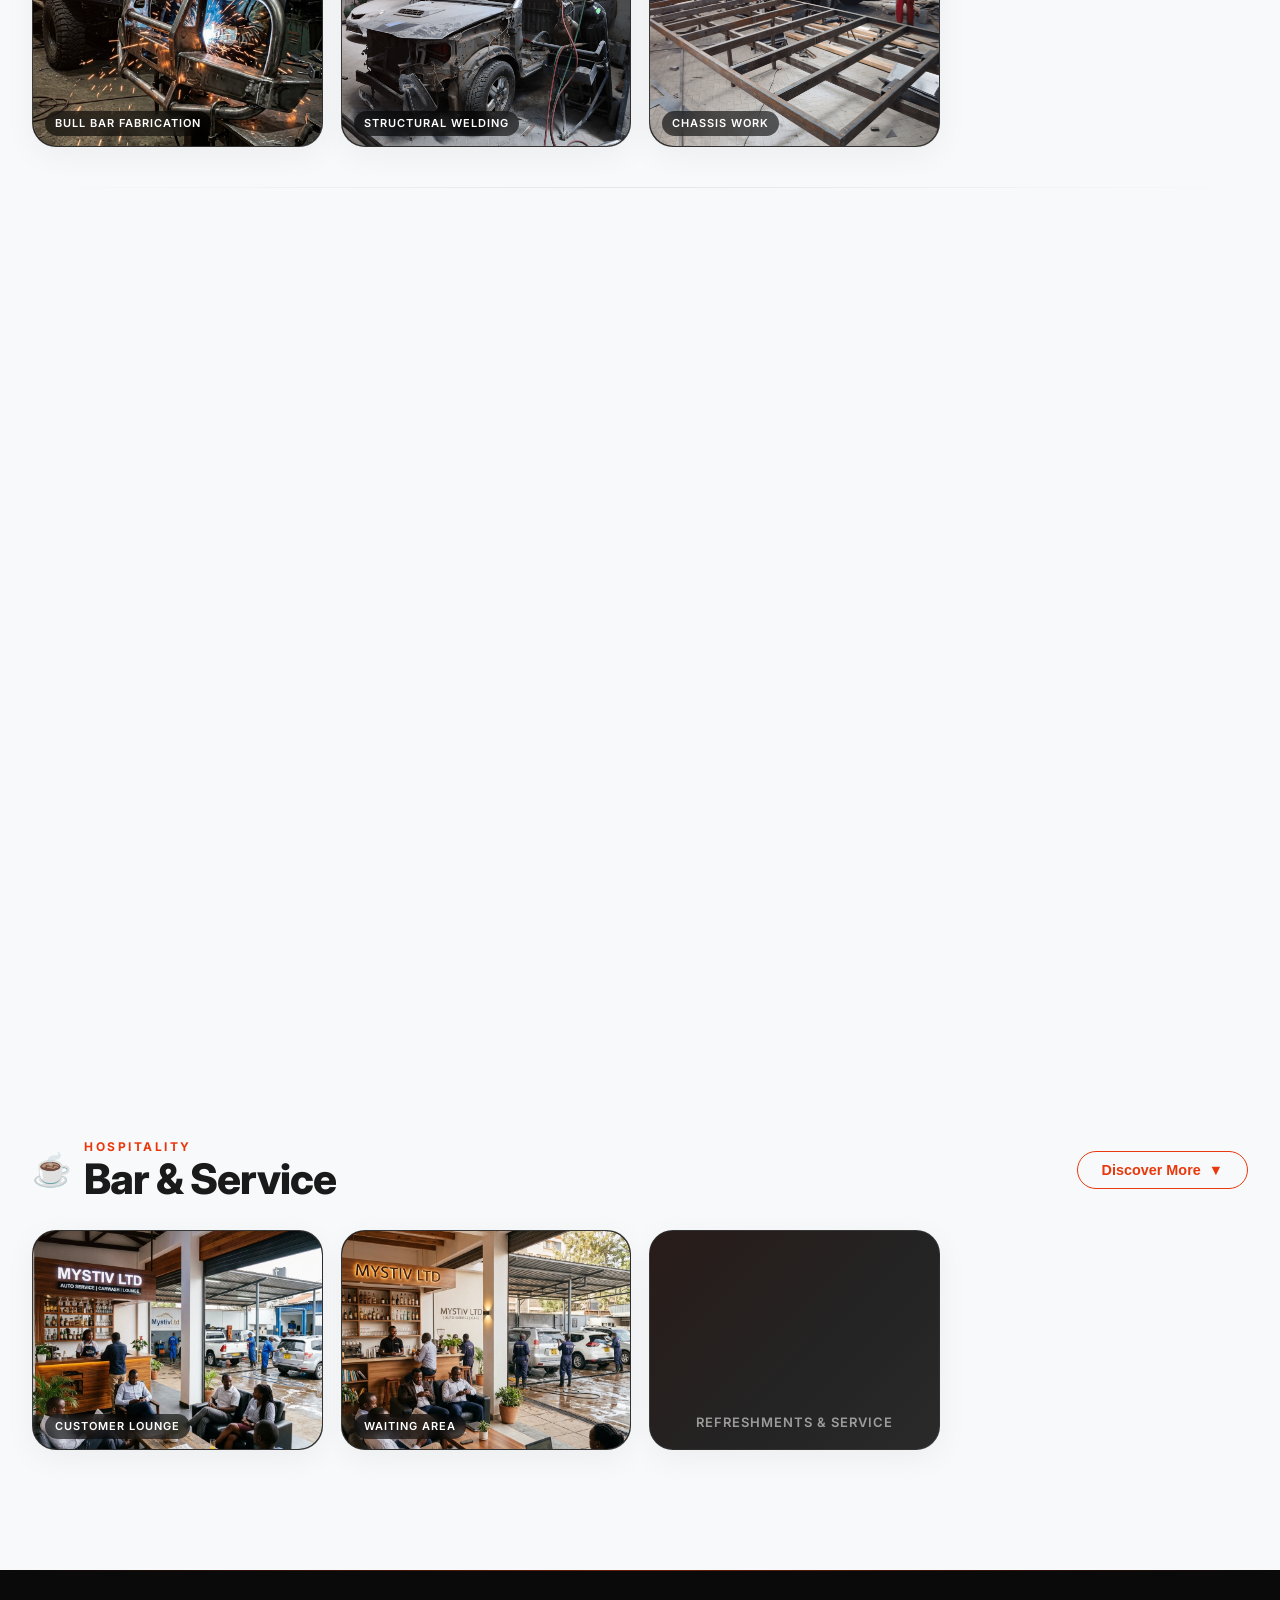
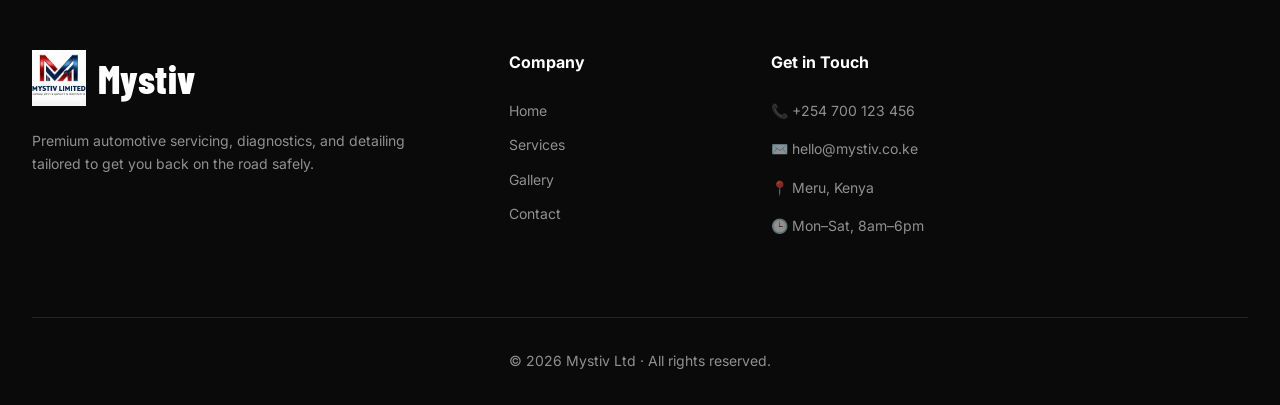
==== commit 211cb77c: "Swap in optimised images — remove heavy originals Replace all .jpeg gallery/hero images with compres" ====
--- a/gallery.html
+++ b/gallery.html
@@ -205,11 +205,11 @@
                     </button>
                 </div>
                 <div class="gallery-grid" id="gallery-fabrication">
-                    <div class="gallery-item" style="background:none;padding:0;"><img src="images/fabrication/Bull_bar_fabrication_202604211433.jpeg" alt="Bull Bar Fabrication" style="width:100%;height:100%;object-fit:cover;border-radius:inherit;display:block;" loading="lazy"><span style="position:absolute;bottom:10px;left:12px;background:rgba(0,0,0,0.6);color:#fff;font-size:11px;padding:4px 10px;border-radius:20px;backdrop-filter:blur(6px);">Bull Bar Fabrication</span></div>
+                    <div class="gallery-item" style="background:none;padding:0;"><img src="images/fabrication/Bull_bar_fabrication_202604211433.jpg" alt="Bull Bar Fabrication" style="width:100%;height:100%;object-fit:cover;border-radius:inherit;display:block;" loading="lazy"><span style="position:absolute;bottom:10px;left:12px;background:rgba(0,0,0,0.6);color:#fff;font-size:11px;padding:4px 10px;border-radius:20px;backdrop-filter:blur(6px);">Bull Bar Fabrication</span></div>
                     <div class="gallery-item" style="background:none;padding:0;"><img src="images/fabrication/structural%20welding.png" alt="Structural Welding" style="width:100%;height:100%;object-fit:cover;border-radius:inherit;display:block;" loading="lazy"><span style="position:absolute;bottom:10px;left:12px;background:rgba(0,0,0,0.6);color:#fff;font-size:11px;padding:4px 10px;border-radius:20px;backdrop-filter:blur(6px);">Structural Welding</span></div>
                     <div class="gallery-item" style="background:none;padding:0;"><img src="images/fabrication/Chassis%20Work.png" alt="Chassis Work" style="width:100%;height:100%;object-fit:cover;border-radius:inherit;display:block;" loading="lazy"><span style="position:absolute;bottom:10px;left:12px;background:rgba(0,0,0,0.6);color:#fff;font-size:11px;padding:4px 10px;border-radius:20px;backdrop-filter:blur(6px);">Chassis Work</span></div>
                     <div class="gallery-item hidden-tile" style="background:none;padding:0;"><img src="images/fabrication/custom%20heavy%20wrk.png" alt="Custom Heavy Works" style="width:100%;height:100%;object-fit:cover;border-radius:inherit;display:block;" loading="lazy"><span style="position:absolute;bottom:10px;left:12px;background:rgba(0,0,0,0.6);color:#fff;font-size:11px;padding:4px 10px;border-radius:20px;backdrop-filter:blur(6px);">Custom Heavy Works</span></div>
-                    <div class="gallery-item hidden-tile" style="background:none;padding:0;"><img src="images/fabrication/trailer%20repair.jpeg" alt="Trailer Repair" style="width:100%;height:100%;object-fit:cover;border-radius:inherit;display:block;" loading="lazy"><span style="position:absolute;bottom:10px;left:12px;background:rgba(0,0,0,0.6);color:#fff;font-size:11px;padding:4px 10px;border-radius:20px;backdrop-filter:blur(6px);">Trailer Repair</span></div>
+                    <div class="gallery-item hidden-tile" style="background:none;padding:0;"><img src="images/fabrication/trailer%20repair.jpg" alt="Trailer Repair" style="width:100%;height:100%;object-fit:cover;border-radius:inherit;display:block;" loading="lazy"><span style="position:absolute;bottom:10px;left:12px;background:rgba(0,0,0,0.6);color:#fff;font-size:11px;padding:4px 10px;border-radius:20px;backdrop-filter:blur(6px);">Trailer Repair</span></div>
                     <div class="gallery-item hidden-tile" style="background:none;padding:0;"><img src="images/fabrication/structural%20welding2.png" alt="Metal Fabrication" style="width:100%;height:100%;object-fit:cover;border-radius:inherit;display:block;" loading="lazy"><span style="position:absolute;bottom:10px;left:12px;background:rgba(0,0,0,0.6);color:#fff;font-size:11px;padding:4px 10px;border-radius:20px;backdrop-filter:blur(6px);">Metal Fabrication</span></div>
                 </div>
                 <div class="gallery-divider"></div>
@@ -230,12 +230,12 @@
                     </button>
                 </div>
                 <div class="gallery-grid" id="gallery-carwash">
-                    <div class="gallery-item" style="background:none;padding:0;"><img src="images/Carwash%20%26%20Detailing/Full%20Detail%20(1).jpeg" alt="Full Detail" style="width:100%;height:100%;object-fit:cover;border-radius:inherit;display:block;" loading="lazy"><span style="position:absolute;bottom:10px;left:12px;background:rgba(0,0,0,0.6);color:#fff;font-size:11px;padding:4px 10px;border-radius:20px;backdrop-filter:blur(6px);">Full Detail</span></div>
-                    <div class="gallery-item" style="background:none;padding:0;"><img src="images/Carwash%20%26%20Detailing/Ceramic%20Coating%20(1).jpeg" alt="Ceramic Coating" style="width:100%;height:100%;object-fit:cover;border-radius:inherit;display:block;" loading="lazy"><span style="position:absolute;bottom:10px;left:12px;background:rgba(0,0,0,0.6);color:#fff;font-size:11px;padding:4px 10px;border-radius:20px;backdrop-filter:blur(6px);">Ceramic Coating</span></div>
-                    <div class="gallery-item" style="background:none;padding:0;"><img src="images/Carwash%20%26%20Detailing/Engine%20Wash%20(1).jpeg" alt="Engine Wash" style="width:100%;height:100%;object-fit:cover;border-radius:inherit;display:block;" loading="lazy"><span style="position:absolute;bottom:10px;left:12px;background:rgba(0,0,0,0.6);color:#fff;font-size:11px;padding:4px 10px;border-radius:20px;backdrop-filter:blur(6px);">Engine Wash</span></div>
-                    <div class="gallery-item hidden-tile" style="background:none;padding:0;"><img src="images/Carwash%20%26%20Detailing/Paint%20Correction%20(1).jpeg" alt="Paint Correction" style="width:100%;height:100%;object-fit:cover;border-radius:inherit;display:block;" loading="lazy"><span style="position:absolute;bottom:10px;left:12px;background:rgba(0,0,0,0.6);color:#fff;font-size:11px;padding:4px 10px;border-radius:20px;backdrop-filter:blur(6px);">Paint Correction</span></div>
-                    <div class="gallery-item hidden-tile" style="background:none;padding:0;"><img src="images/Carwash%20%26%20Detailing/Interior%20Deep%20Clean%20(1).jpeg" alt="Interior Deep Clean" style="width:100%;height:100%;object-fit:cover;border-radius:inherit;display:block;" loading="lazy"><span style="position:absolute;bottom:10px;left:12px;background:rgba(0,0,0,0.6);color:#fff;font-size:11px;padding:4px 10px;border-radius:20px;backdrop-filter:blur(6px);">Interior Deep Clean</span></div>
-                    <div class="gallery-item hidden-tile" style="background:none;padding:0;"><img src="images/Carwash%20%26%20Detailing/Headlight%20Restoration%20(1).jpeg" alt="Headlight Restoration" style="width:100%;height:100%;object-fit:cover;border-radius:inherit;display:block;" loading="lazy"><span style="position:absolute;bottom:10px;left:12px;background:rgba(0,0,0,0.6);color:#fff;font-size:11px;padding:4px 10px;border-radius:20px;backdrop-filter:blur(6px);">Headlight Restoration</span></div>
+                    <div class="gallery-item" style="background:none;padding:0;"><img src="images/Carwash%20%26%20Detailing/Full%20Detail%20(1).jpg" alt="Full Detail" style="width:100%;height:100%;object-fit:cover;border-radius:inherit;display:block;" loading="lazy"><span style="position:absolute;bottom:10px;left:12px;background:rgba(0,0,0,0.6);color:#fff;font-size:11px;padding:4px 10px;border-radius:20px;backdrop-filter:blur(6px);">Full Detail</span></div>
+                    <div class="gallery-item" style="background:none;padding:0;"><img src="images/Carwash%20%26%20Detailing/Ceramic%20Coating%20(1).jpg" alt="Ceramic Coating" style="width:100%;height:100%;object-fit:cover;border-radius:inherit;display:block;" loading="lazy"><span style="position:absolute;bottom:10px;left:12px;background:rgba(0,0,0,0.6);color:#fff;font-size:11px;padding:4px 10px;border-radius:20px;backdrop-filter:blur(6px);">Ceramic Coating</span></div>
+                    <div class="gallery-item" style="background:none;padding:0;"><img src="images/Carwash%20%26%20Detailing/Engine%20Wash%20(1).jpg" alt="Engine Wash" style="width:100%;height:100%;object-fit:cover;border-radius:inherit;display:block;" loading="lazy"><span style="position:absolute;bottom:10px;left:12px;background:rgba(0,0,0,0.6);color:#fff;font-size:11px;padding:4px 10px;border-radius:20px;backdrop-filter:blur(6px);">Engine Wash</span></div>
+                    <div class="gallery-item hidden-tile" style="background:none;padding:0;"><img src="images/Carwash%20%26%20Detailing/Paint%20Correction%20(2).jpg" alt="Paint Correction" style="width:100%;height:100%;object-fit:cover;border-radius:inherit;display:block;" loading="lazy"><span style="position:absolute;bottom:10px;left:12px;background:rgba(0,0,0,0.6);color:#fff;font-size:11px;padding:4px 10px;border-radius:20px;backdrop-filter:blur(6px);">Paint Correction</span></div>
+                    <div class="gallery-item hidden-tile" style="background:none;padding:0;"><img src="images/Carwash%20%26%20Detailing/Interior%20Deep%20Clean%20(1).jpg" alt="Interior Deep Clean" style="width:100%;height:100%;object-fit:cover;border-radius:inherit;display:block;" loading="lazy"><span style="position:absolute;bottom:10px;left:12px;background:rgba(0,0,0,0.6);color:#fff;font-size:11px;padding:4px 10px;border-radius:20px;backdrop-filter:blur(6px);">Interior Deep Clean</span></div>
+                    <div class="gallery-item hidden-tile" style="background:none;padding:0;"><img src="images/Carwash%20%26%20Detailing/Headlight%20Restoration%20(3).jpg" alt="Headlight Restoration" style="width:100%;height:100%;object-fit:cover;border-radius:inherit;display:block;" loading="lazy"><span style="position:absolute;bottom:10px;left:12px;background:rgba(0,0,0,0.6);color:#fff;font-size:11px;padding:4px 10px;border-radius:20px;backdrop-filter:blur(6px);">Headlight Restoration</span></div>
                 </div>
                 <div class="gallery-divider"></div>
             </div>
@@ -255,12 +255,12 @@
                     </button>
                 </div>
                 <div class="gallery-grid" id="gallery-recovery">
-                    <div class="gallery-item" style="background:none;padding:0;"><img src="images/recovery%20services/vehicle%20towing.jpeg" alt="Vehicle Towing" style="width:100%;height:100%;object-fit:cover;border-radius:inherit;display:block;" loading="lazy"><span style="position:absolute;bottom:10px;left:12px;background:rgba(0,0,0,0.6);color:#fff;font-size:11px;padding:4px 10px;border-radius:20px;backdrop-filter:blur(6px);">Vehicle Towing</span></div>
-                    <div class="gallery-item" style="background:none;padding:0;"><img src="images/recovery%20services/Breakdown%20Recovery.jpeg" alt="Breakdown Recovery" style="width:100%;height:100%;object-fit:cover;border-radius:inherit;display:block;" loading="lazy"><span style="position:absolute;bottom:10px;left:12px;background:rgba(0,0,0,0.6);color:#fff;font-size:11px;padding:4px 10px;border-radius:20px;backdrop-filter:blur(6px);">Breakdown Recovery</span></div>
-                    <div class="gallery-item" style="background:none;padding:0;"><img src="images/recovery%20services/heavyrecovery%20(1).jpeg" alt="Heavy Recovery" style="width:100%;height:100%;object-fit:cover;border-radius:inherit;display:block;" loading="lazy"><span style="position:absolute;bottom:10px;left:12px;background:rgba(0,0,0,0.6);color:#fff;font-size:11px;padding:4px 10px;border-radius:20px;backdrop-filter:blur(6px);">Heavy Recovery</span></div>
-                    <div class="gallery-item hidden-tile" style="background:none;padding:0;"><img src="images/recovery%20services/Accident_recovery_tow_202604211514.jpeg" alt="Accident Recovery" style="width:100%;height:100%;object-fit:cover;border-radius:inherit;display:block;" loading="lazy"><span style="position:absolute;bottom:10px;left:12px;background:rgba(0,0,0,0.6);color:#fff;font-size:11px;padding:4px 10px;border-radius:20px;backdrop-filter:blur(6px);">Accident Recovery</span></div>
-                    <div class="gallery-item hidden-tile" style="background:none;padding:0;"><img src="images/recovery%20services/Workshop%20Transport%20(1).jpeg" alt="Workshop Transport" style="width:100%;height:100%;object-fit:cover;border-radius:inherit;display:block;" loading="lazy"><span style="position:absolute;bottom:10px;left:12px;background:rgba(0,0,0,0.6);color:#fff;font-size:11px;padding:4px 10px;border-radius:20px;backdrop-filter:blur(6px);">Workshop Transport</span></div>
-                    <div class="gallery-item hidden-tile" style="background:none;padding:0;"><img src="images/recovery%20services/Emergency%20Response%20(1).jpeg" alt="Emergency Response" style="width:100%;height:100%;object-fit:cover;border-radius:inherit;display:block;" loading="lazy"><span style="position:absolute;bottom:10px;left:12px;background:rgba(0,0,0,0.6);color:#fff;font-size:11px;padding:4px 10px;border-radius:20px;backdrop-filter:blur(6px);">Emergency Response</span></div>
+                    <div class="gallery-item" style="background:none;padding:0;"><img src="images/recovery%20services/vehicle%20towing.jpg" alt="Vehicle Towing" style="width:100%;height:100%;object-fit:cover;border-radius:inherit;display:block;" loading="lazy"><span style="position:absolute;bottom:10px;left:12px;background:rgba(0,0,0,0.6);color:#fff;font-size:11px;padding:4px 10px;border-radius:20px;backdrop-filter:blur(6px);">Vehicle Towing</span></div>
+                    <div class="gallery-item" style="background:none;padding:0;"><img src="images/recovery%20services/Breakdown%20Recovery.jpg" alt="Breakdown Recovery" style="width:100%;height:100%;object-fit:cover;border-radius:inherit;display:block;" loading="lazy"><span style="position:absolute;bottom:10px;left:12px;background:rgba(0,0,0,0.6);color:#fff;font-size:11px;padding:4px 10px;border-radius:20px;backdrop-filter:blur(6px);">Breakdown Recovery</span></div>
+                    <div class="gallery-item" style="background:none;padding:0;"><img src="images/recovery%20services/heavyrecovery%20(1).jpg" alt="Heavy Recovery" style="width:100%;height:100%;object-fit:cover;border-radius:inherit;display:block;" loading="lazy"><span style="position:absolute;bottom:10px;left:12px;background:rgba(0,0,0,0.6);color:#fff;font-size:11px;padding:4px 10px;border-radius:20px;backdrop-filter:blur(6px);">Heavy Recovery</span></div>
+                    <div class="gallery-item hidden-tile" style="background:none;padding:0;"><img src="images/recovery%20services/Accident_recovery_tow_202604211514.jpg" alt="Accident Recovery" style="width:100%;height:100%;object-fit:cover;border-radius:inherit;display:block;" loading="lazy"><span style="position:absolute;bottom:10px;left:12px;background:rgba(0,0,0,0.6);color:#fff;font-size:11px;padding:4px 10px;border-radius:20px;backdrop-filter:blur(6px);">Accident Recovery</span></div>
+                    <div class="gallery-item hidden-tile" style="background:none;padding:0;"><img src="images/recovery%20services/Workshop%20Transport%20(1).jpg" alt="Workshop Transport" style="width:100%;height:100%;object-fit:cover;border-radius:inherit;display:block;" loading="lazy"><span style="position:absolute;bottom:10px;left:12px;background:rgba(0,0,0,0.6);color:#fff;font-size:11px;padding:4px 10px;border-radius:20px;backdrop-filter:blur(6px);">Workshop Transport</span></div>
+                    <div class="gallery-item hidden-tile" style="background:none;padding:0;"><img src="images/recovery%20services/Emergency%20Response%20(1).jpg" alt="Emergency Response" style="width:100%;height:100%;object-fit:cover;border-radius:inherit;display:block;" loading="lazy"><span style="position:absolute;bottom:10px;left:12px;background:rgba(0,0,0,0.6);color:#fff;font-size:11px;padding:4px 10px;border-radius:20px;backdrop-filter:blur(6px);">Emergency Response</span></div>
                 </div>
                 <div class="gallery-divider"></div>
             </div>
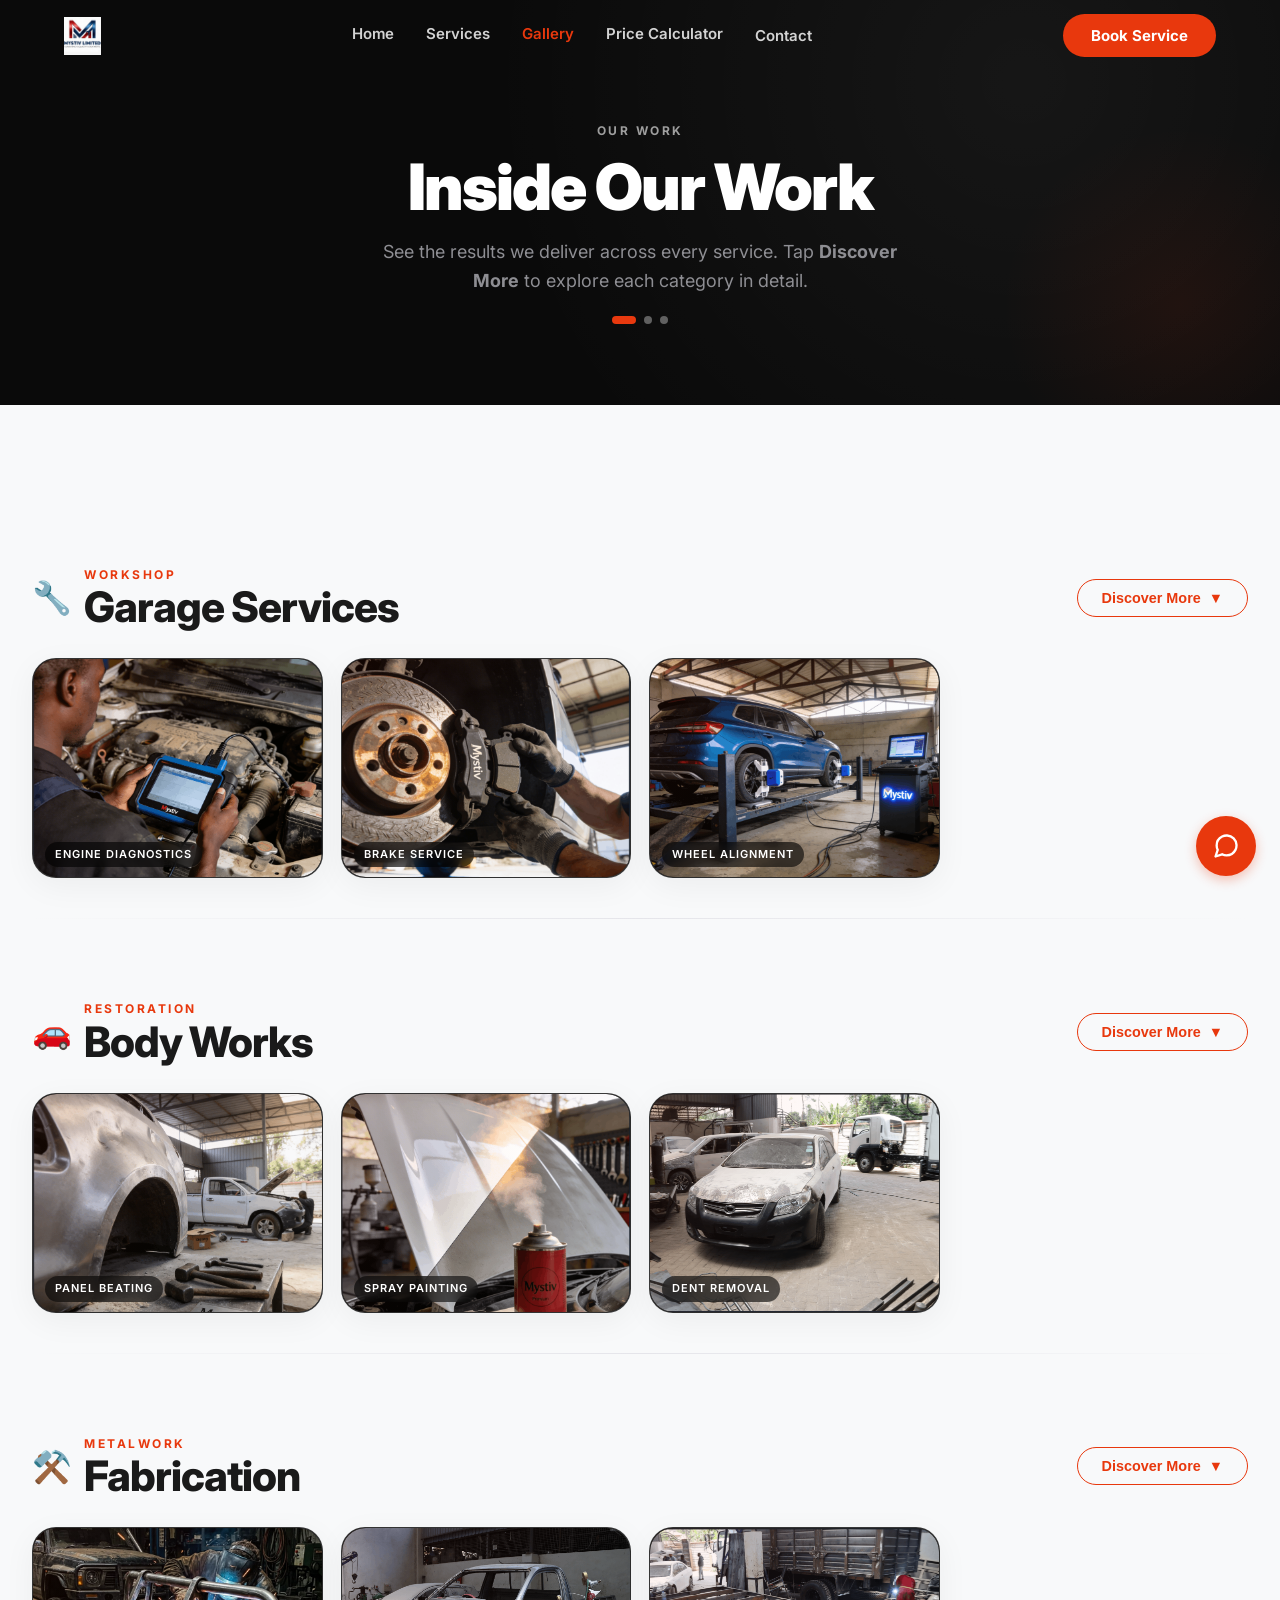
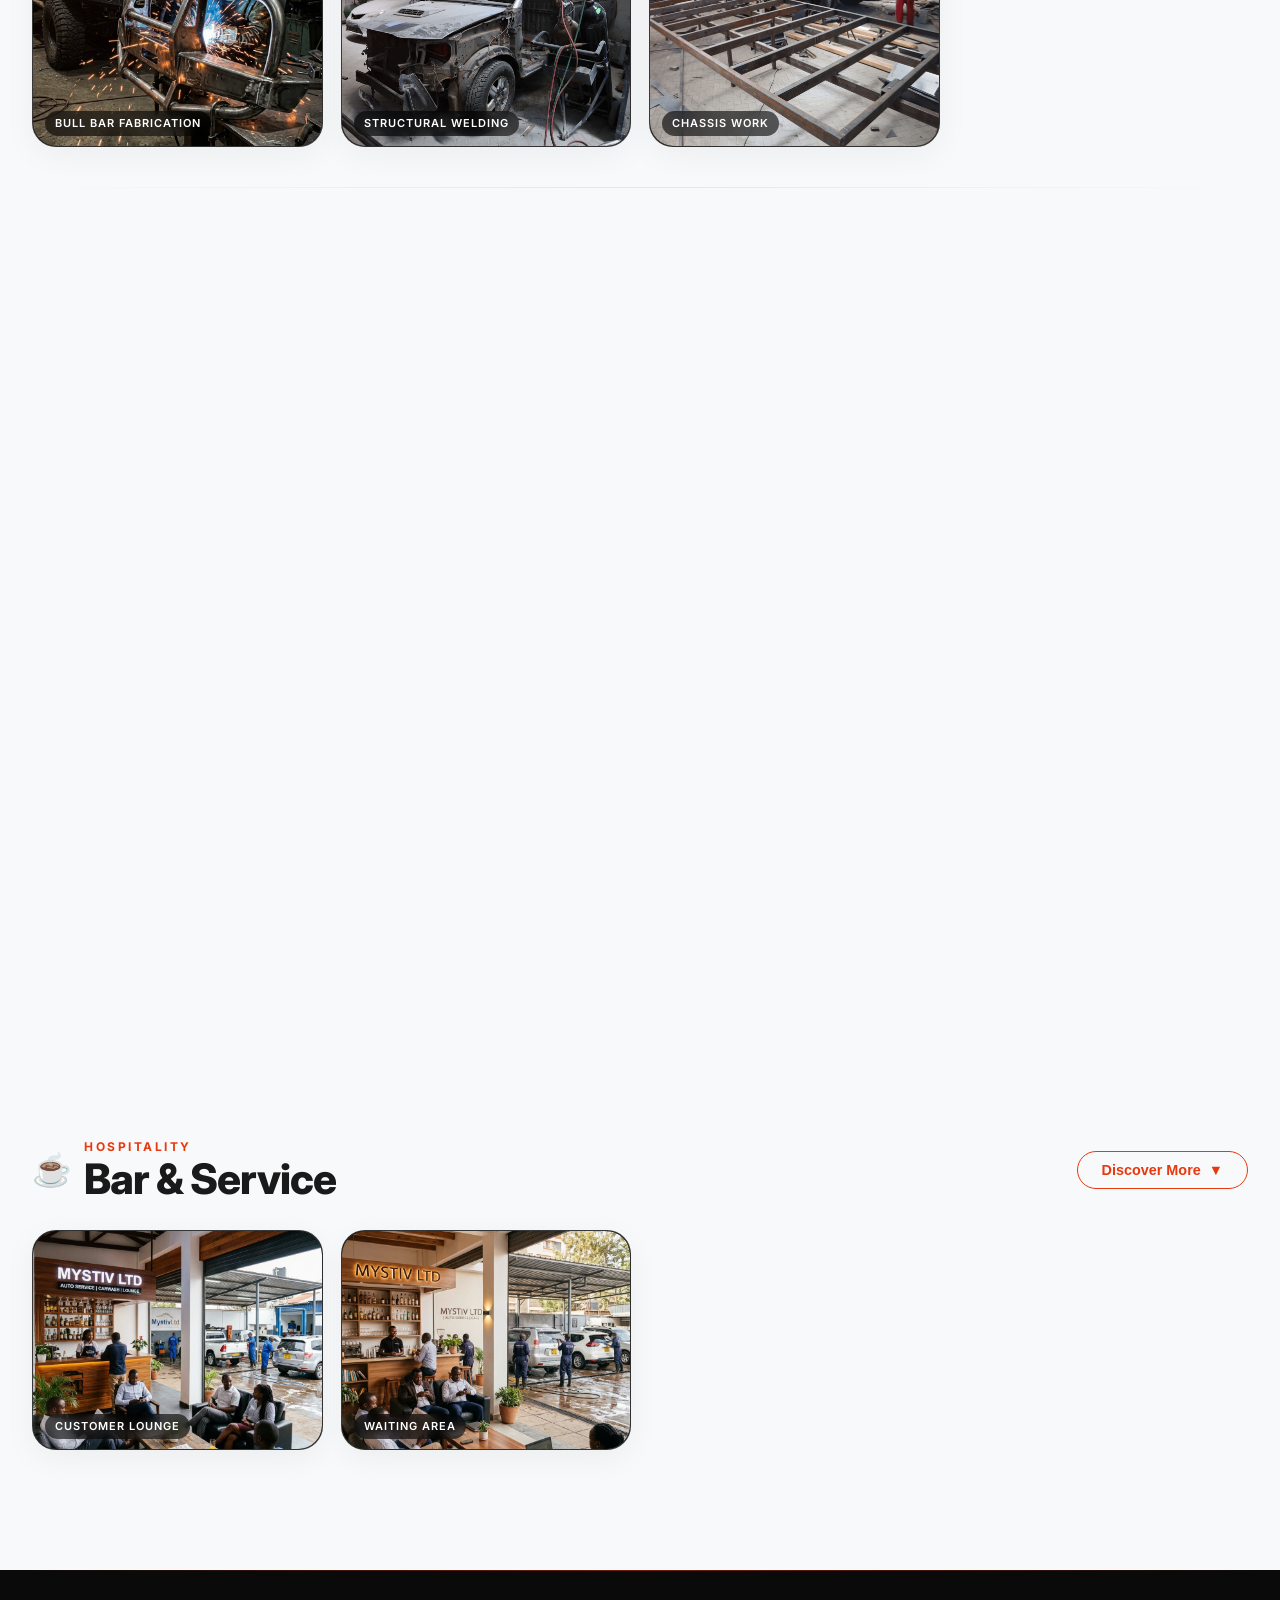
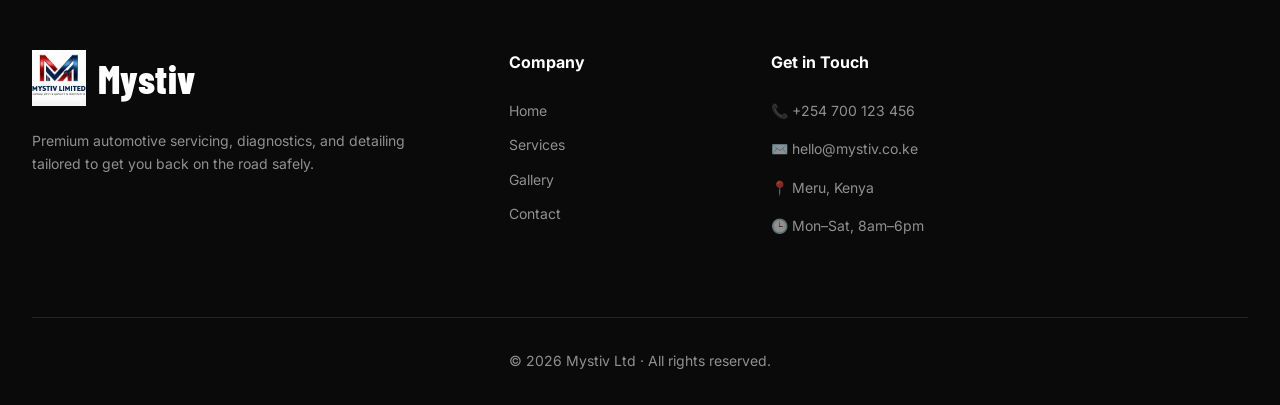
==== commit a25c49fc: "Remove empty Refreshments & Service placeholder tile from gallery Co-Authored-By: Claude Sonnet 4.6 " ====
--- a/gallery.html
+++ b/gallery.html
@@ -282,7 +282,6 @@
                 <div class="gallery-grid" id="gallery-bar">
                     <div class="gallery-item" style="background:none;padding:0;"><img src="images/Bar%20%26%20Service/Customers_relaxing_in_202604211704.jpeg" alt="Customer Lounge" style="width:100%;height:100%;object-fit:cover;border-radius:inherit;display:block;" loading="lazy"><span style="position:absolute;bottom:10px;left:12px;background:rgba(0,0,0,0.6);color:#fff;font-size:11px;padding:4px 10px;border-radius:20px;backdrop-filter:blur(6px);">Customer Lounge</span></div>
                     <div class="gallery-item" style="background:none;padding:0;"><img src="images/Bar%20%26%20Service/Customers_relaxing_in_202604211704%20(1).jpeg" alt="Waiting Area" style="width:100%;height:100%;object-fit:cover;border-radius:inherit;display:block;" loading="lazy"><span style="position:absolute;bottom:10px;left:12px;background:rgba(0,0,0,0.6);color:#fff;font-size:11px;padding:4px 10px;border-radius:20px;backdrop-filter:blur(6px);">Waiting Area</span></div>
-                    <div class="gallery-item" style="background:linear-gradient(135deg,#1a1a1a,#2a2a2a);color:rgba(255,255,255,0.5);font-size:13px;letter-spacing:1px;justify-content:center;">Refreshments &amp; Service</div>
                 </div>
             </div>
 
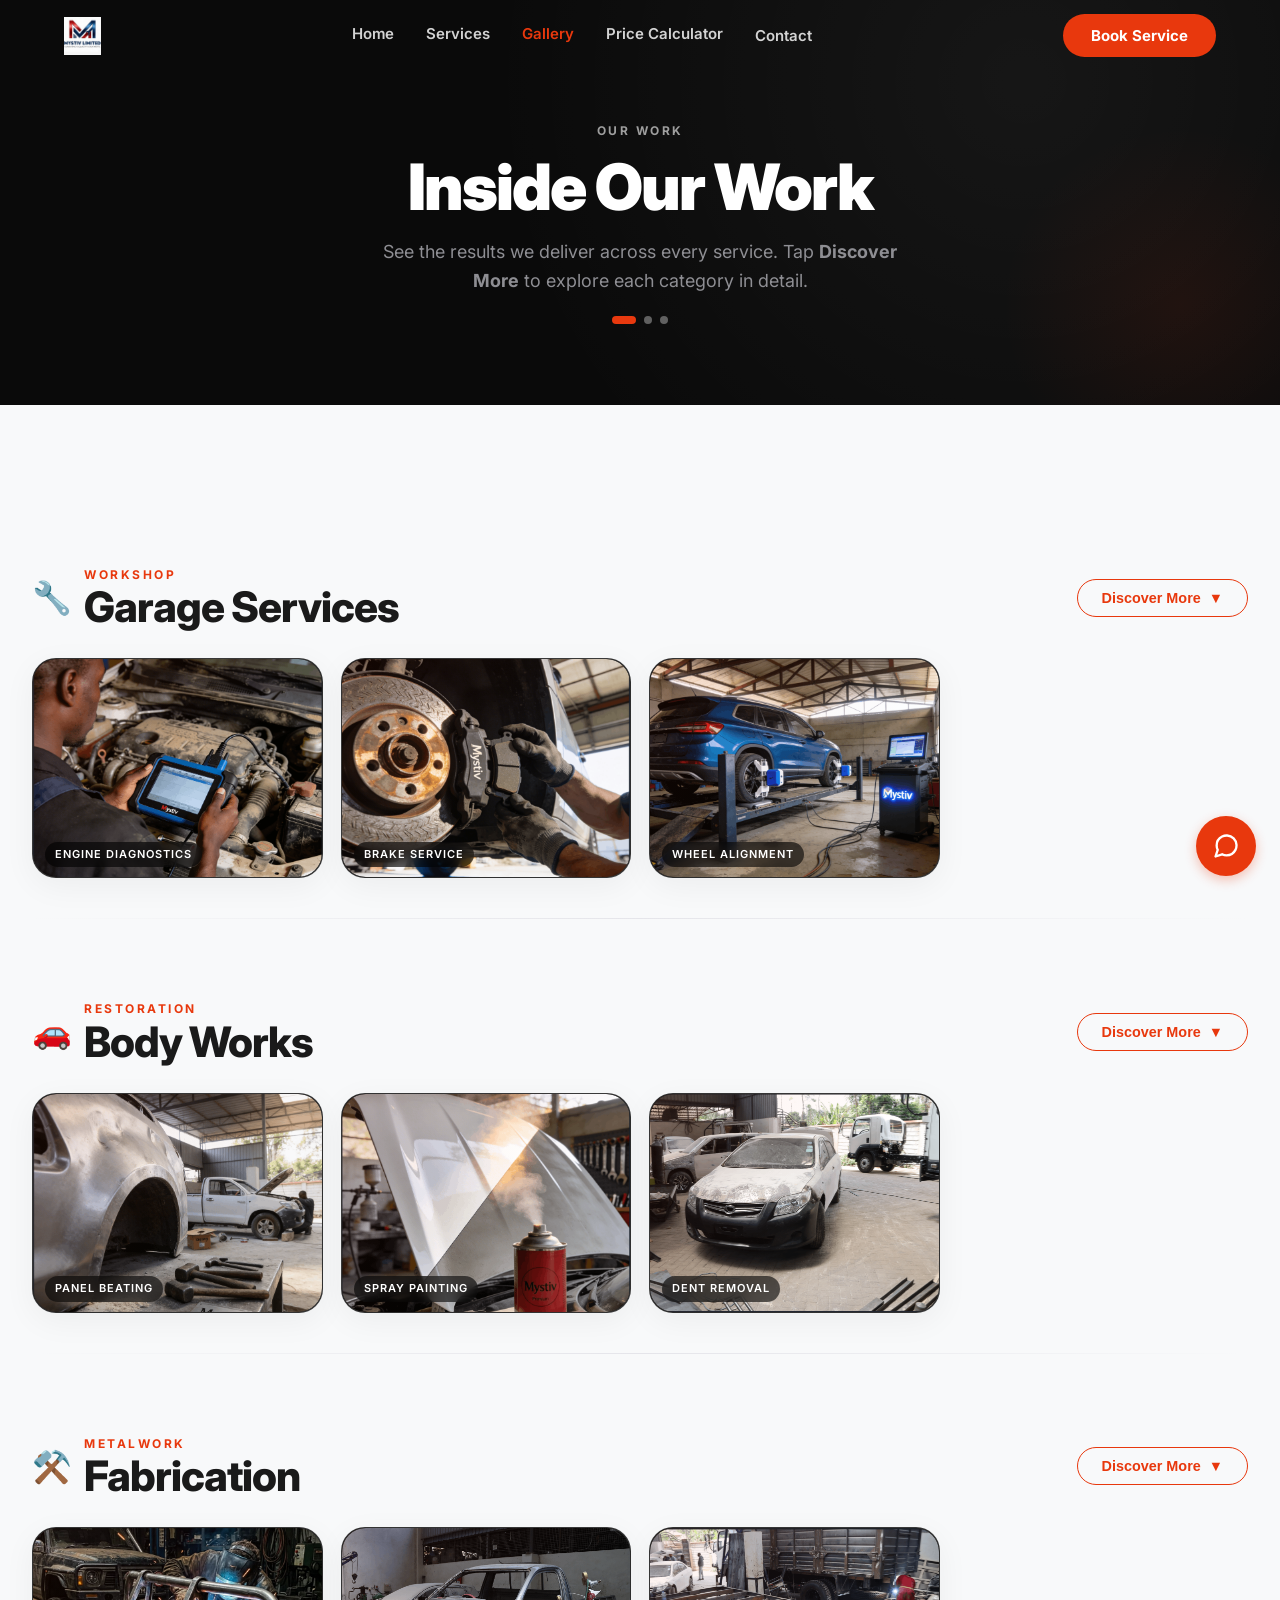
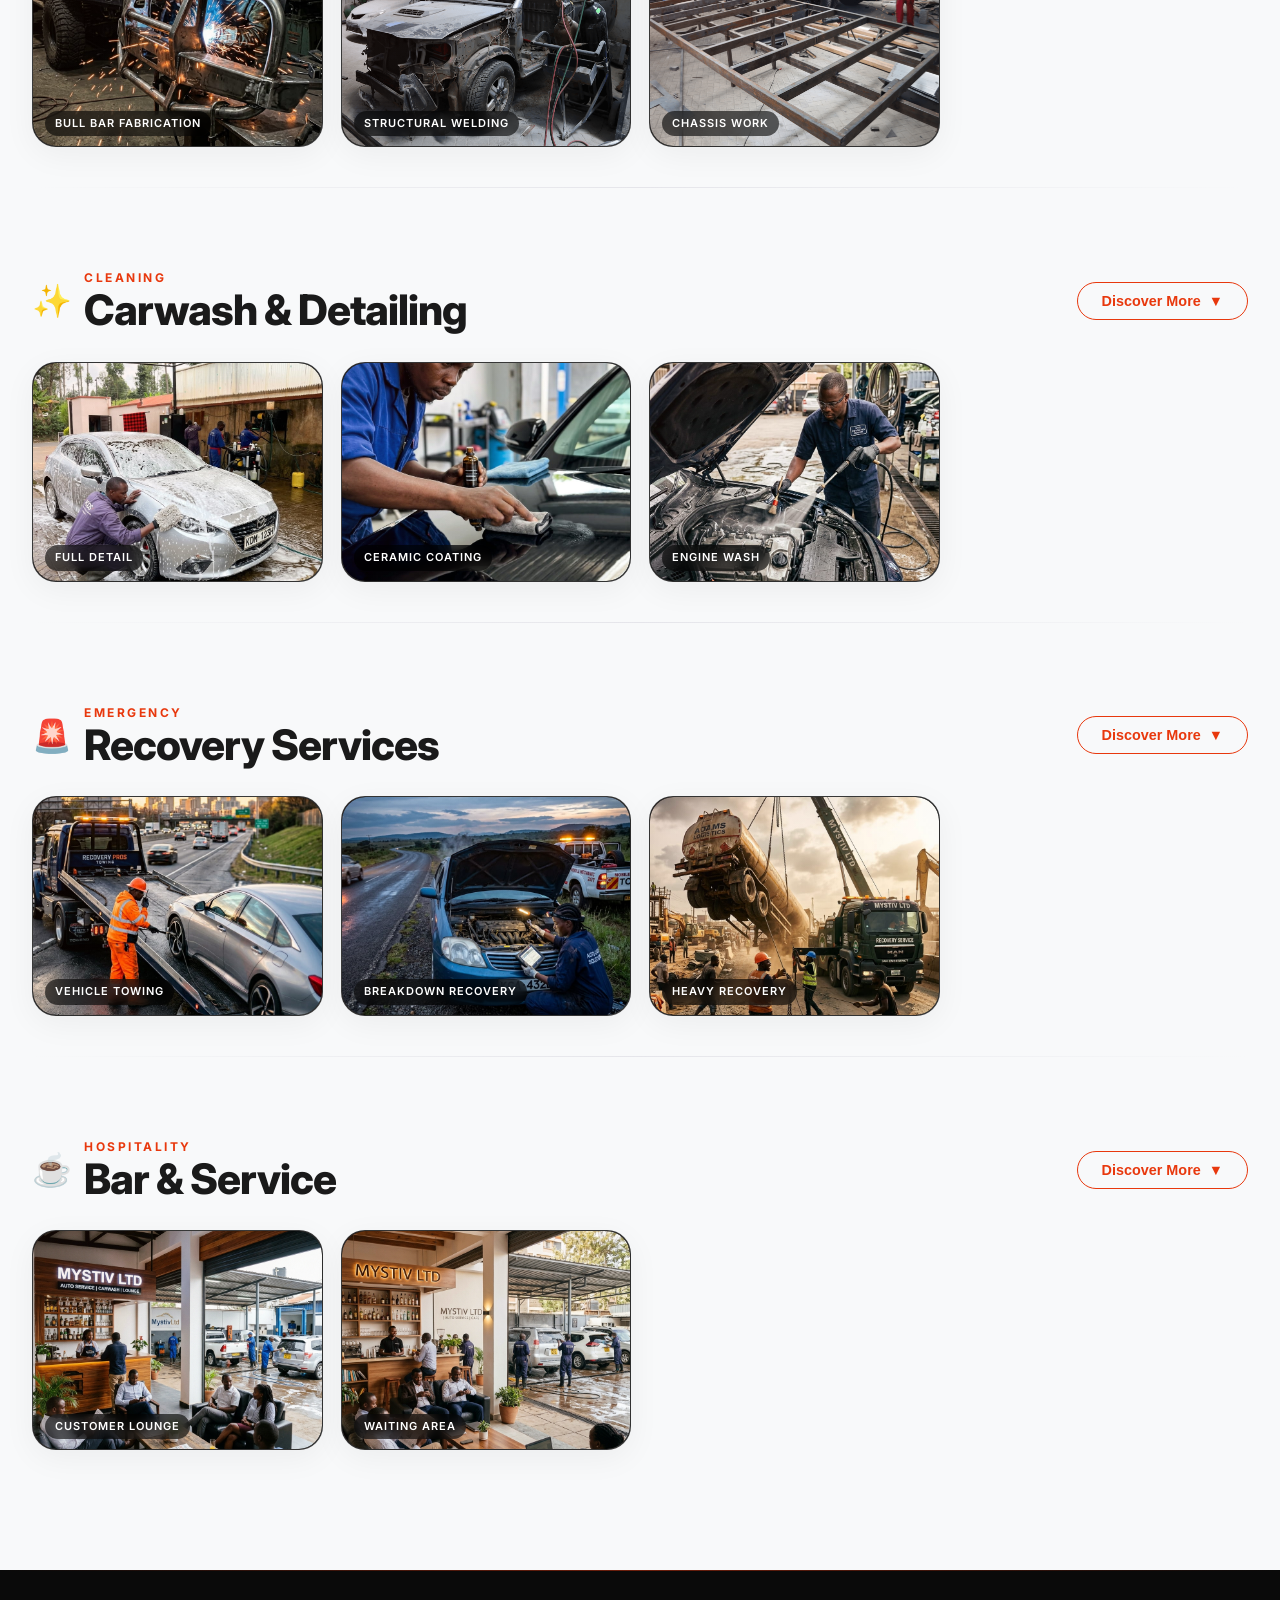
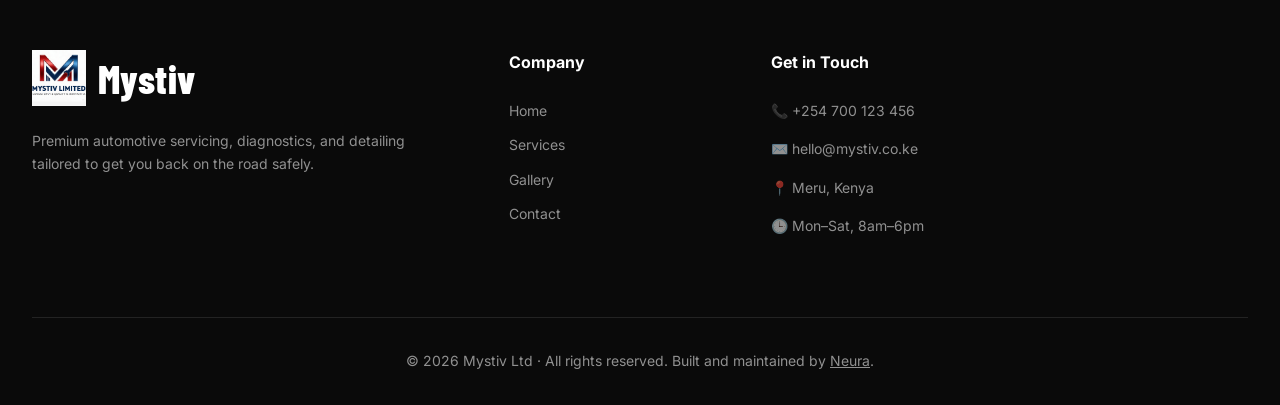
==== commit 3a38d7d2: "Add Neura attribution link to footer across all pages Co-Authored-By: Claude Sonnet 4.6 <noreply@ant" ====
--- a/gallery.html
+++ b/gallery.html
@@ -315,7 +315,7 @@
                 </div>
             </div>
             <div class="footer-bottom">
-                <div class="footer-copy">© 2026 Mystiv Ltd · All rights reserved.</div>
+                <div class="footer-copy">© 2026 Mystiv Ltd · All rights reserved. Built and maintained by <a href="https://neuraflow.cloud/" target="_blank" rel="noopener noreferrer" style="color:inherit;text-decoration:underline;">Neura</a>.</div>
             </div>
         </div>
     </footer>
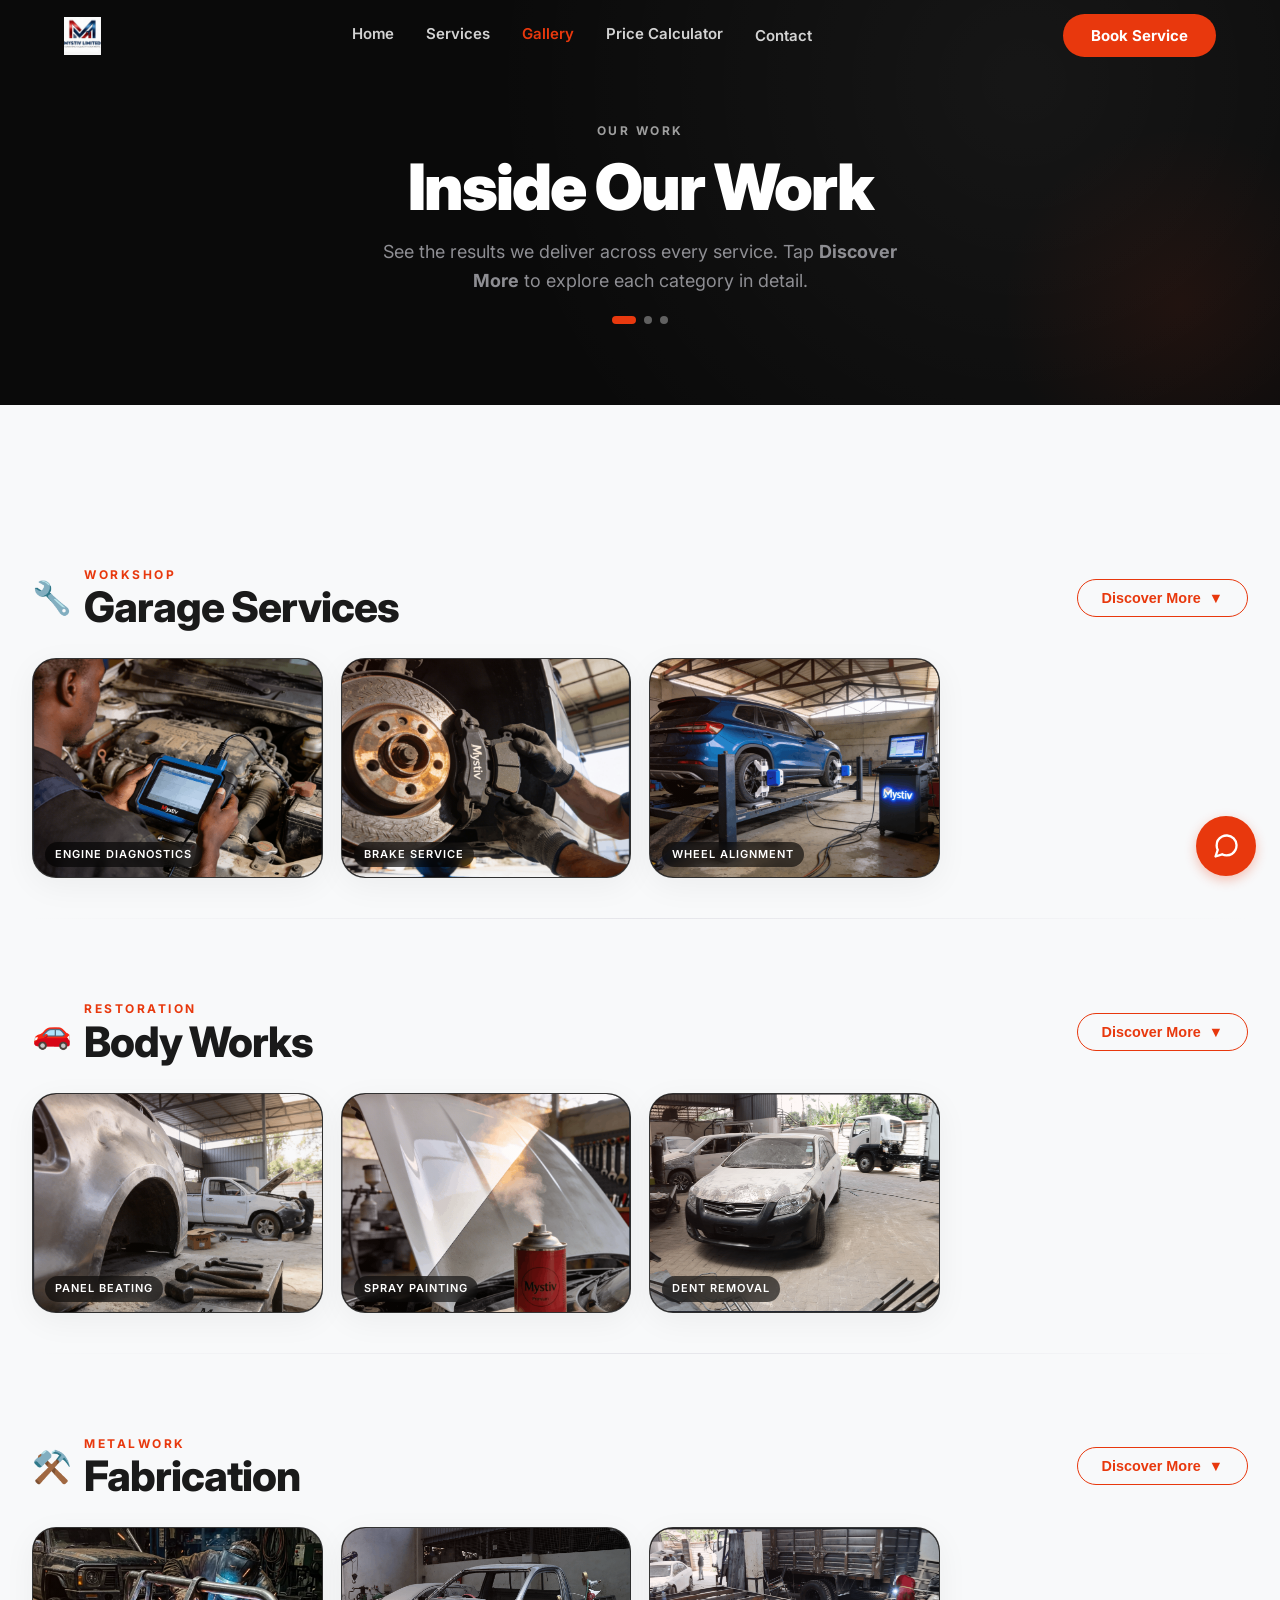
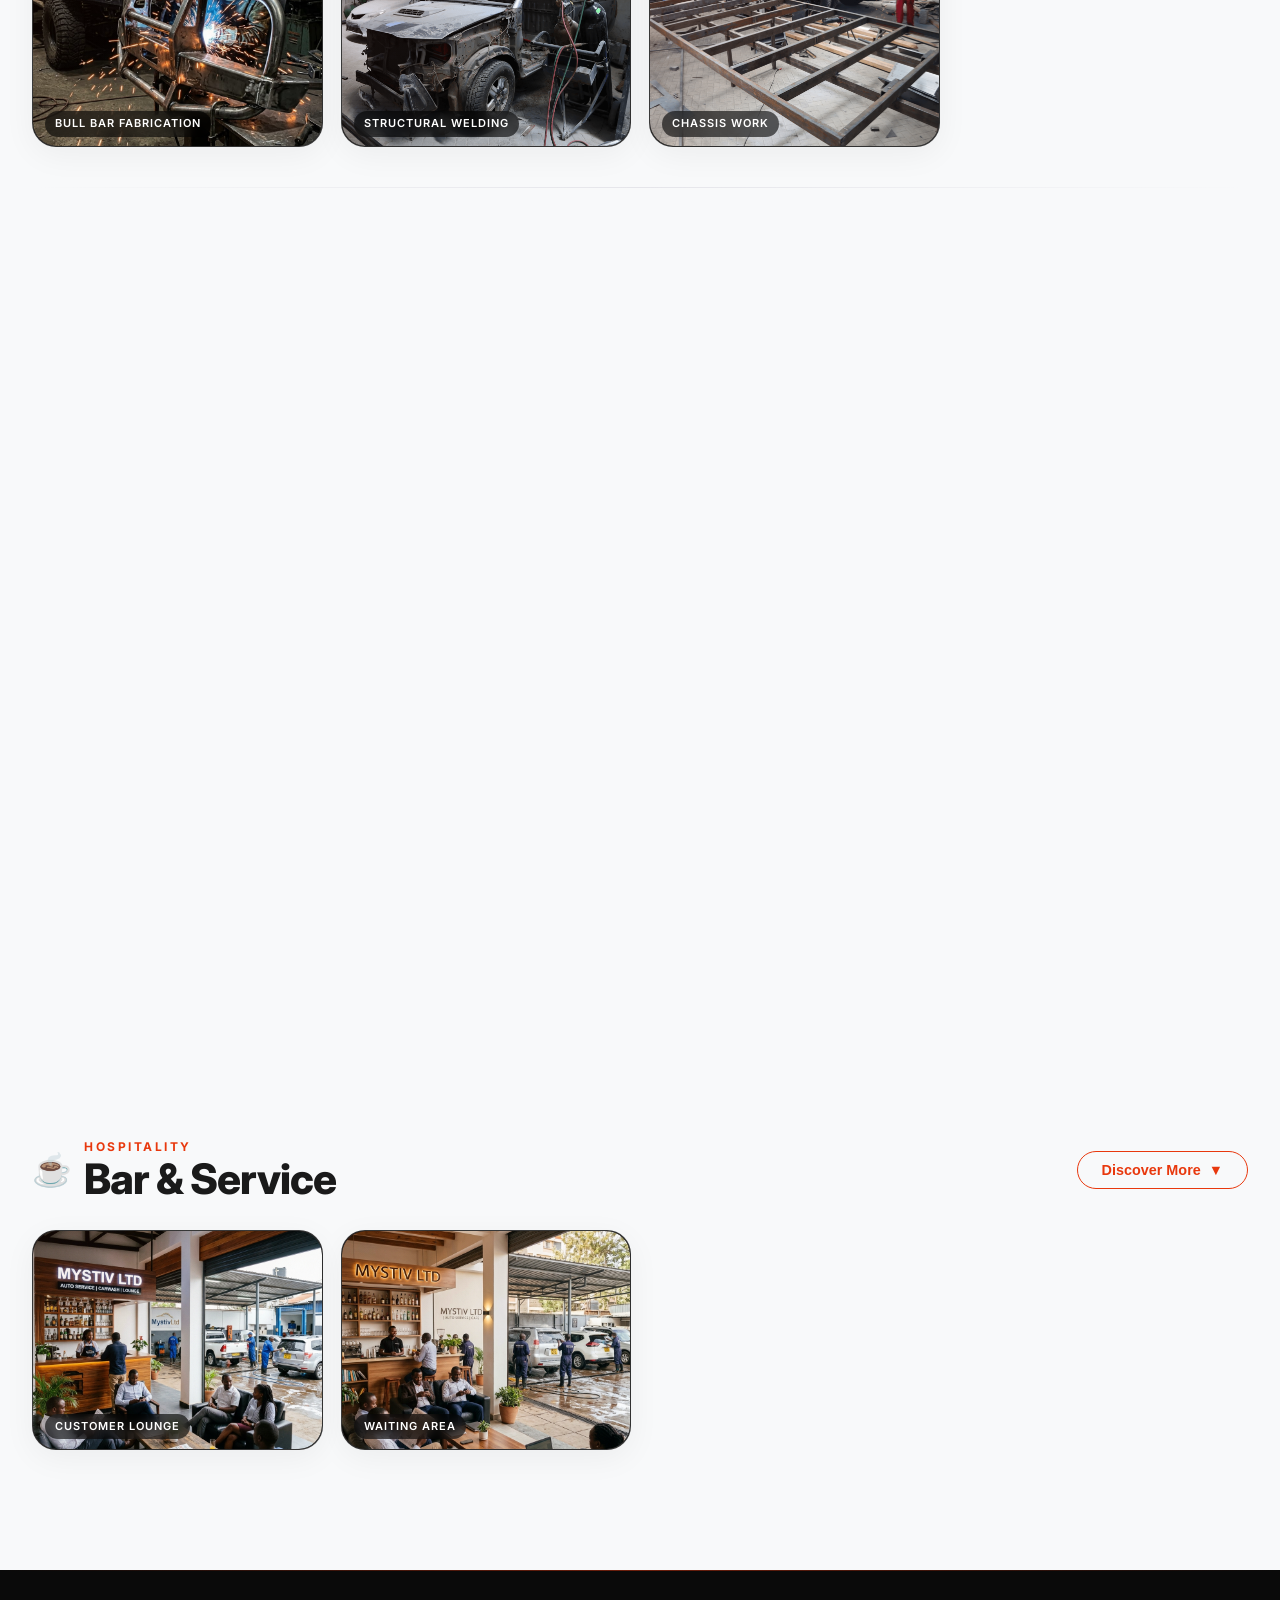
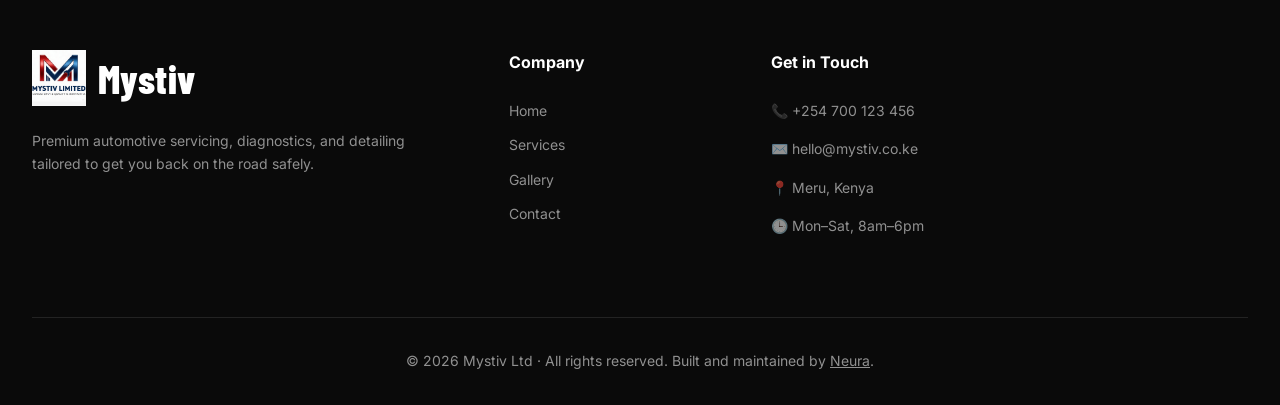
==== commit 9400ac0d: "Add logo favicon to all pages Co-Authored-By: Claude Sonnet 4.6 <noreply@anthropic.com>" ====
--- a/gallery.html
+++ b/gallery.html
@@ -71,6 +71,7 @@
             margin: 40px 0 0;
         }
     </style>
+    <link rel="icon" href="images/logo.png" type="image/png">
 </head>
 <body>
 
